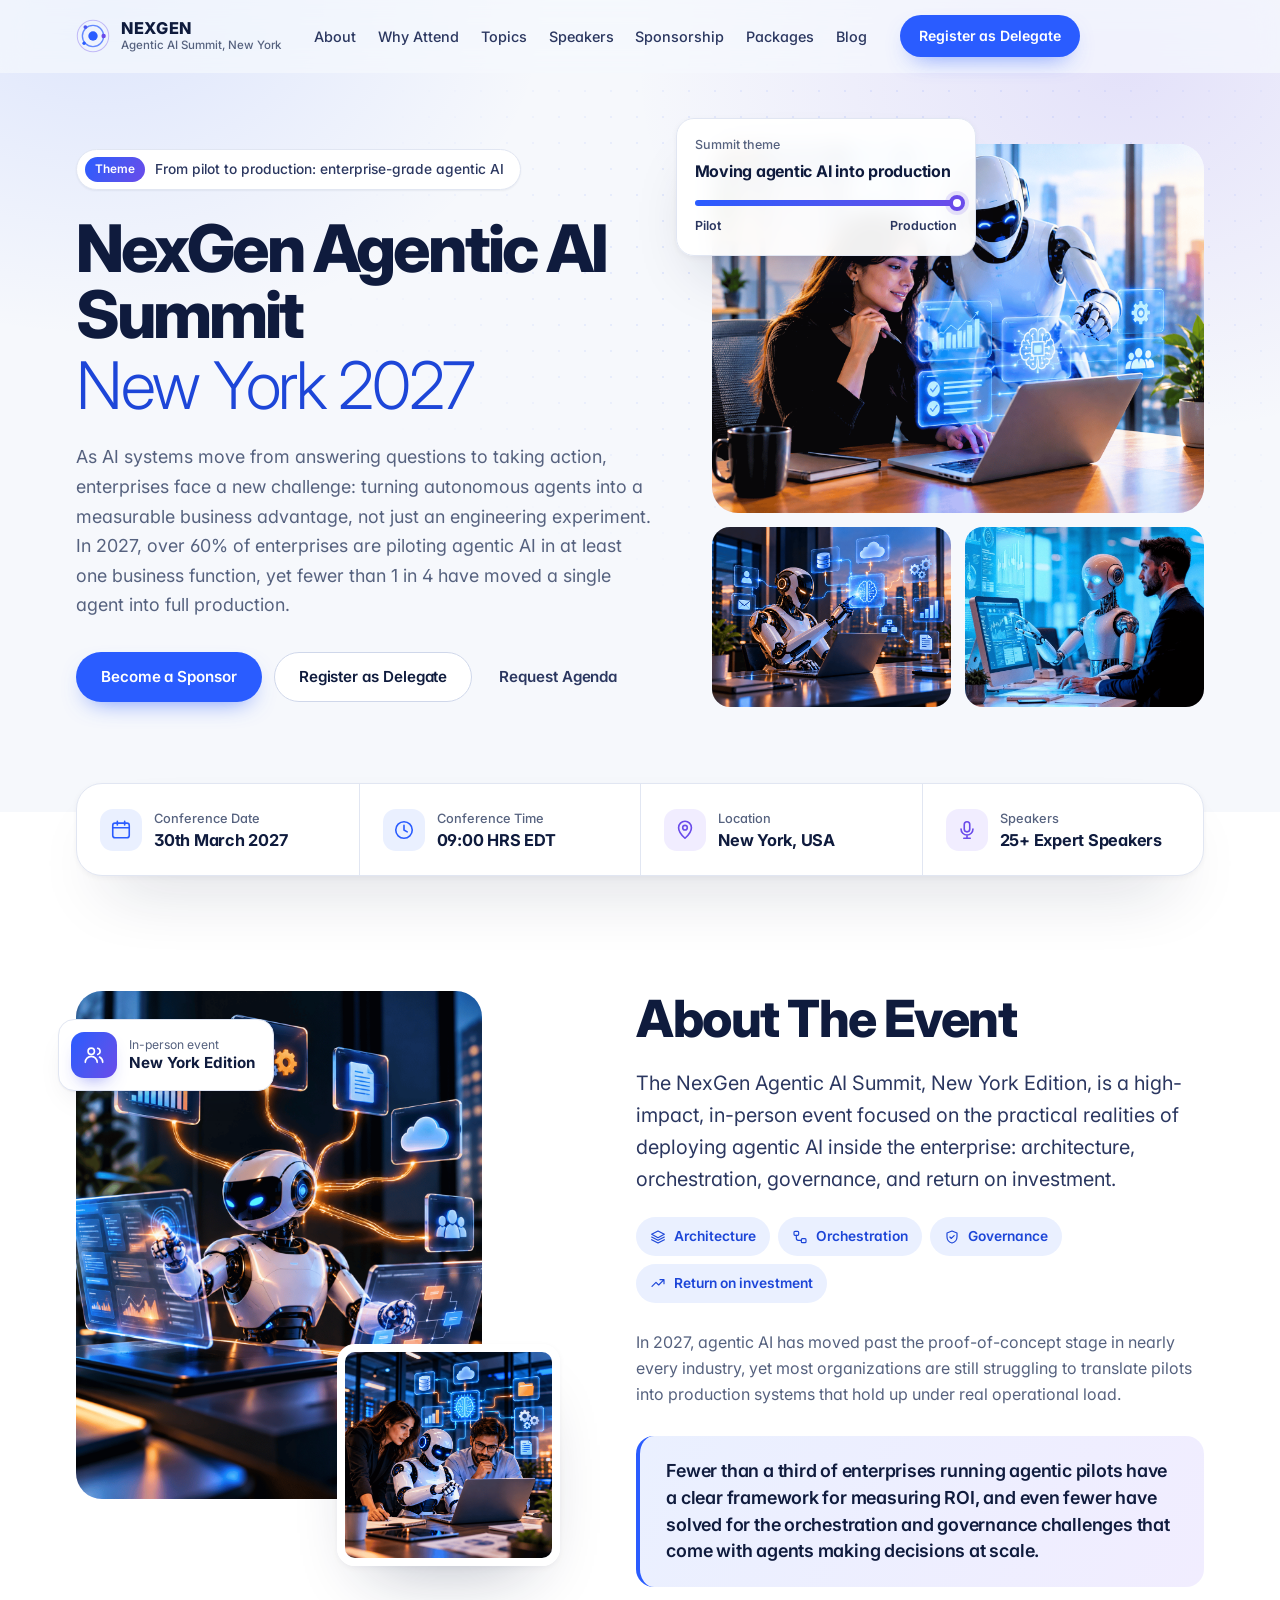
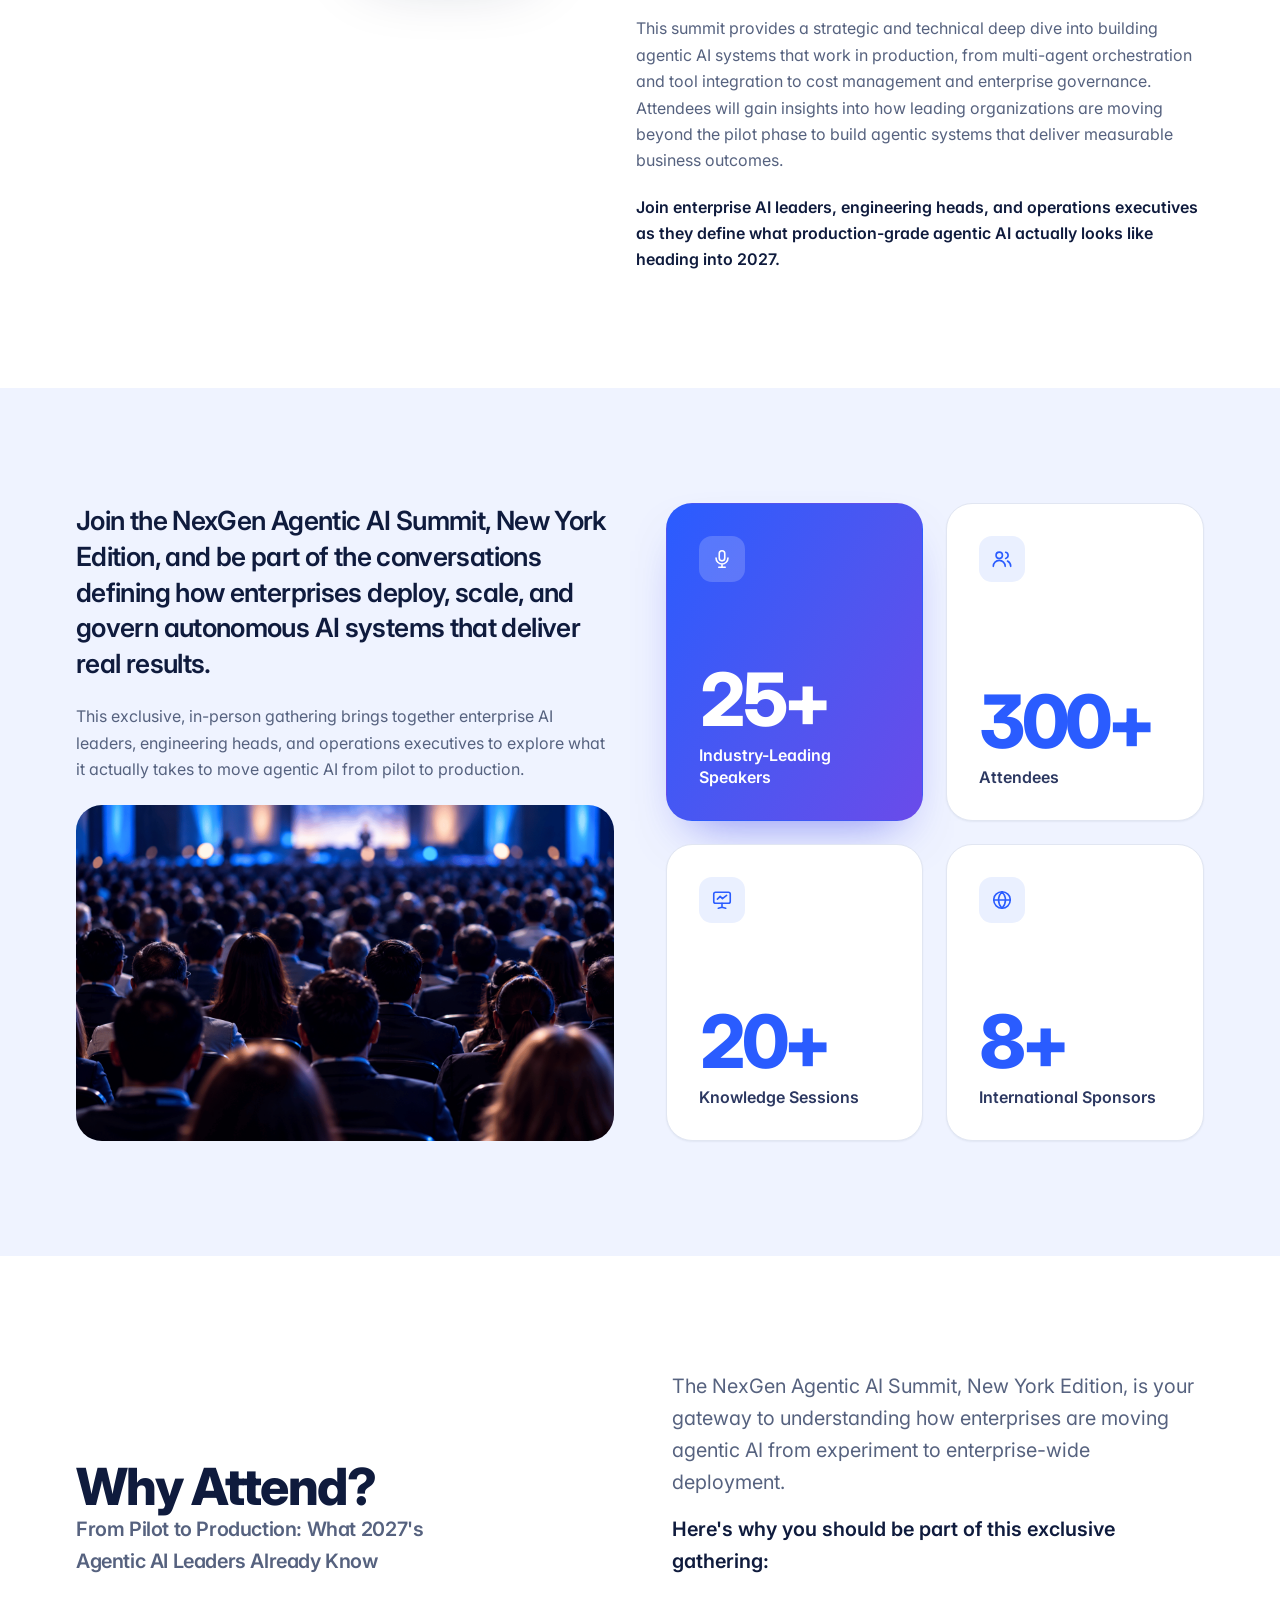
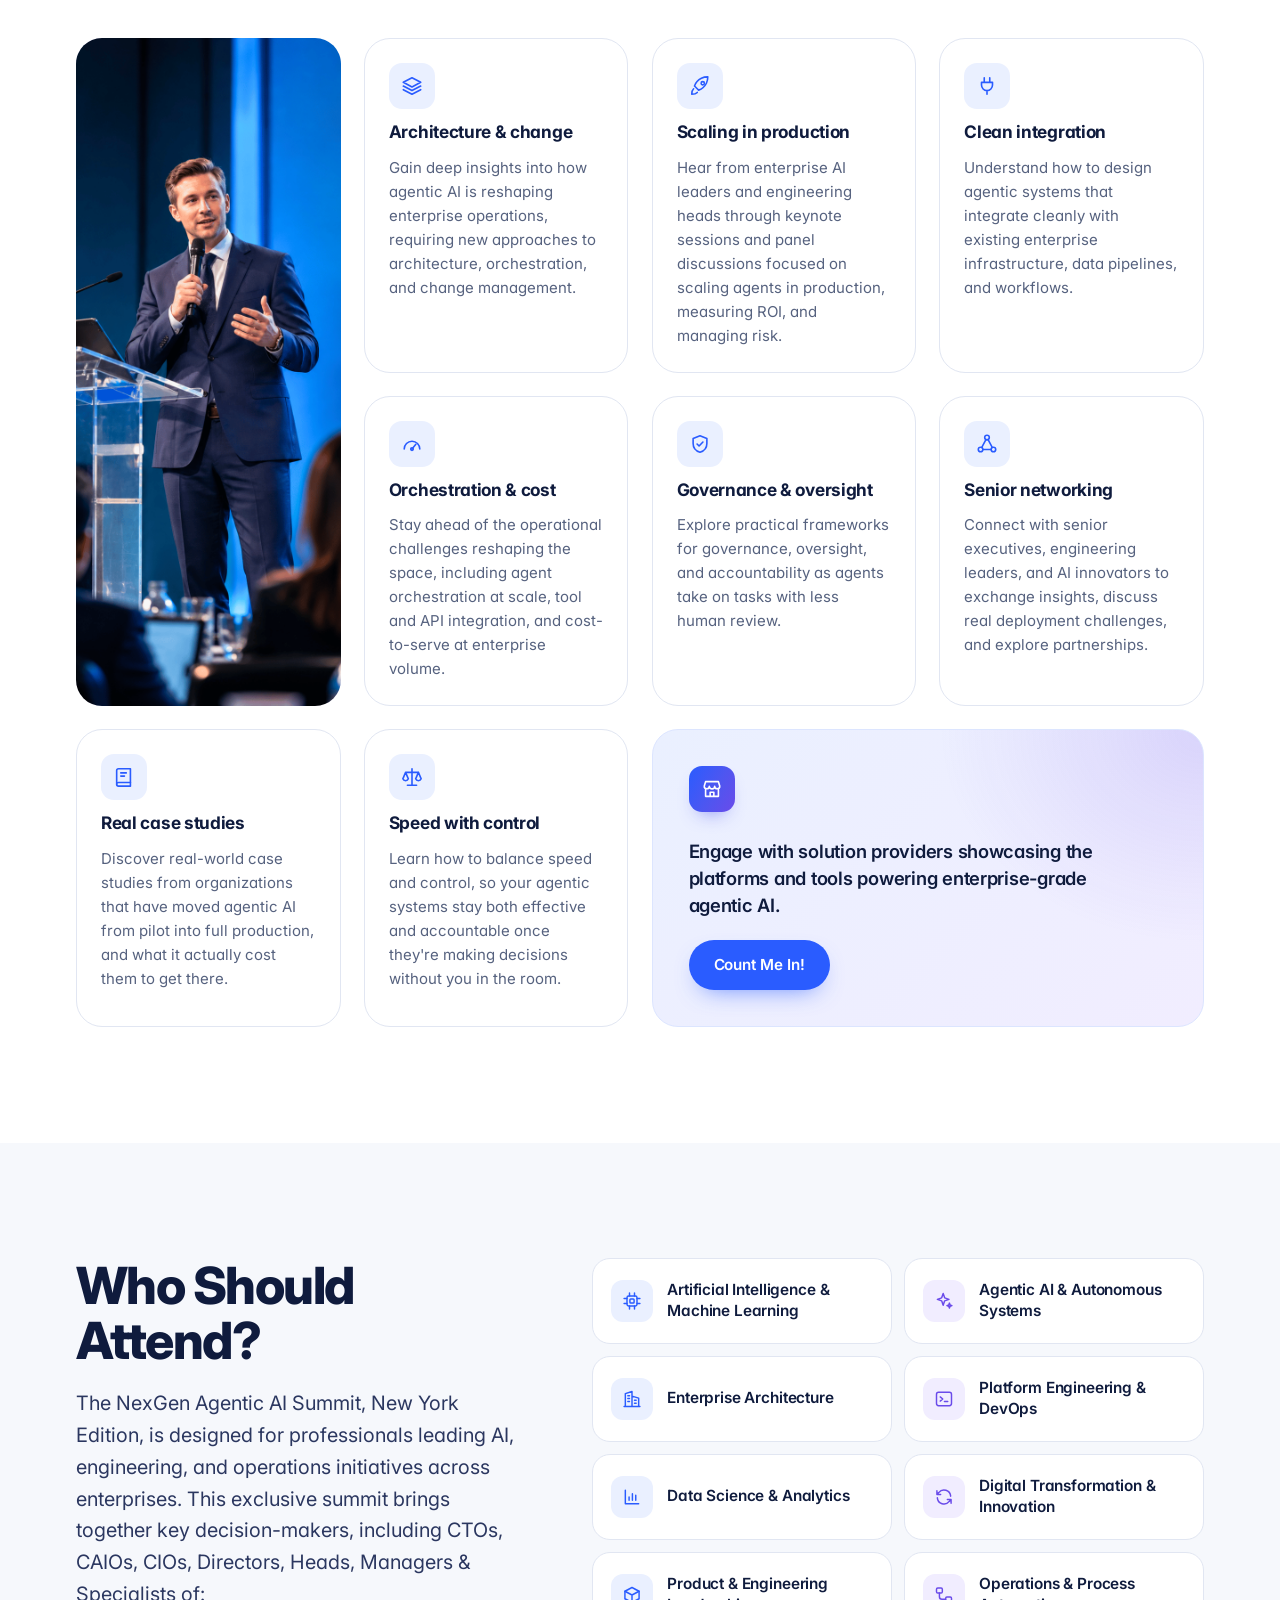
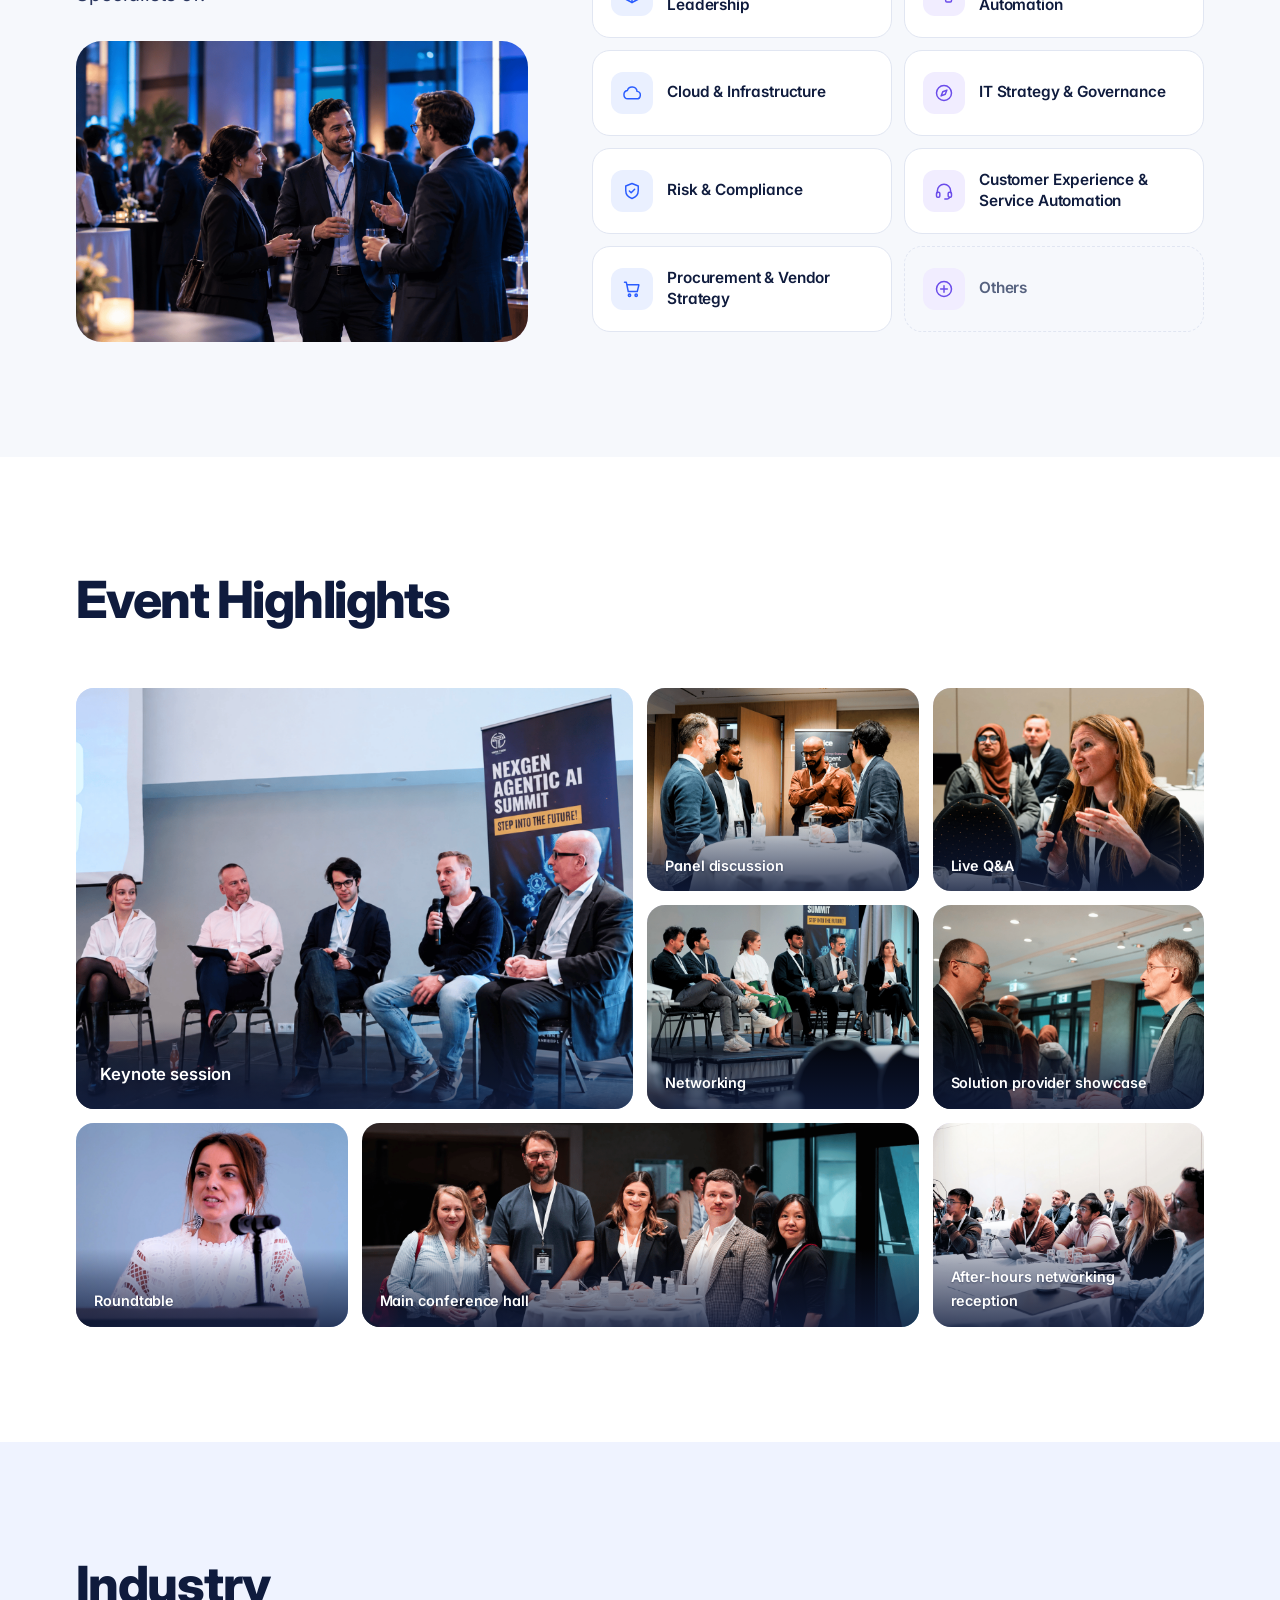
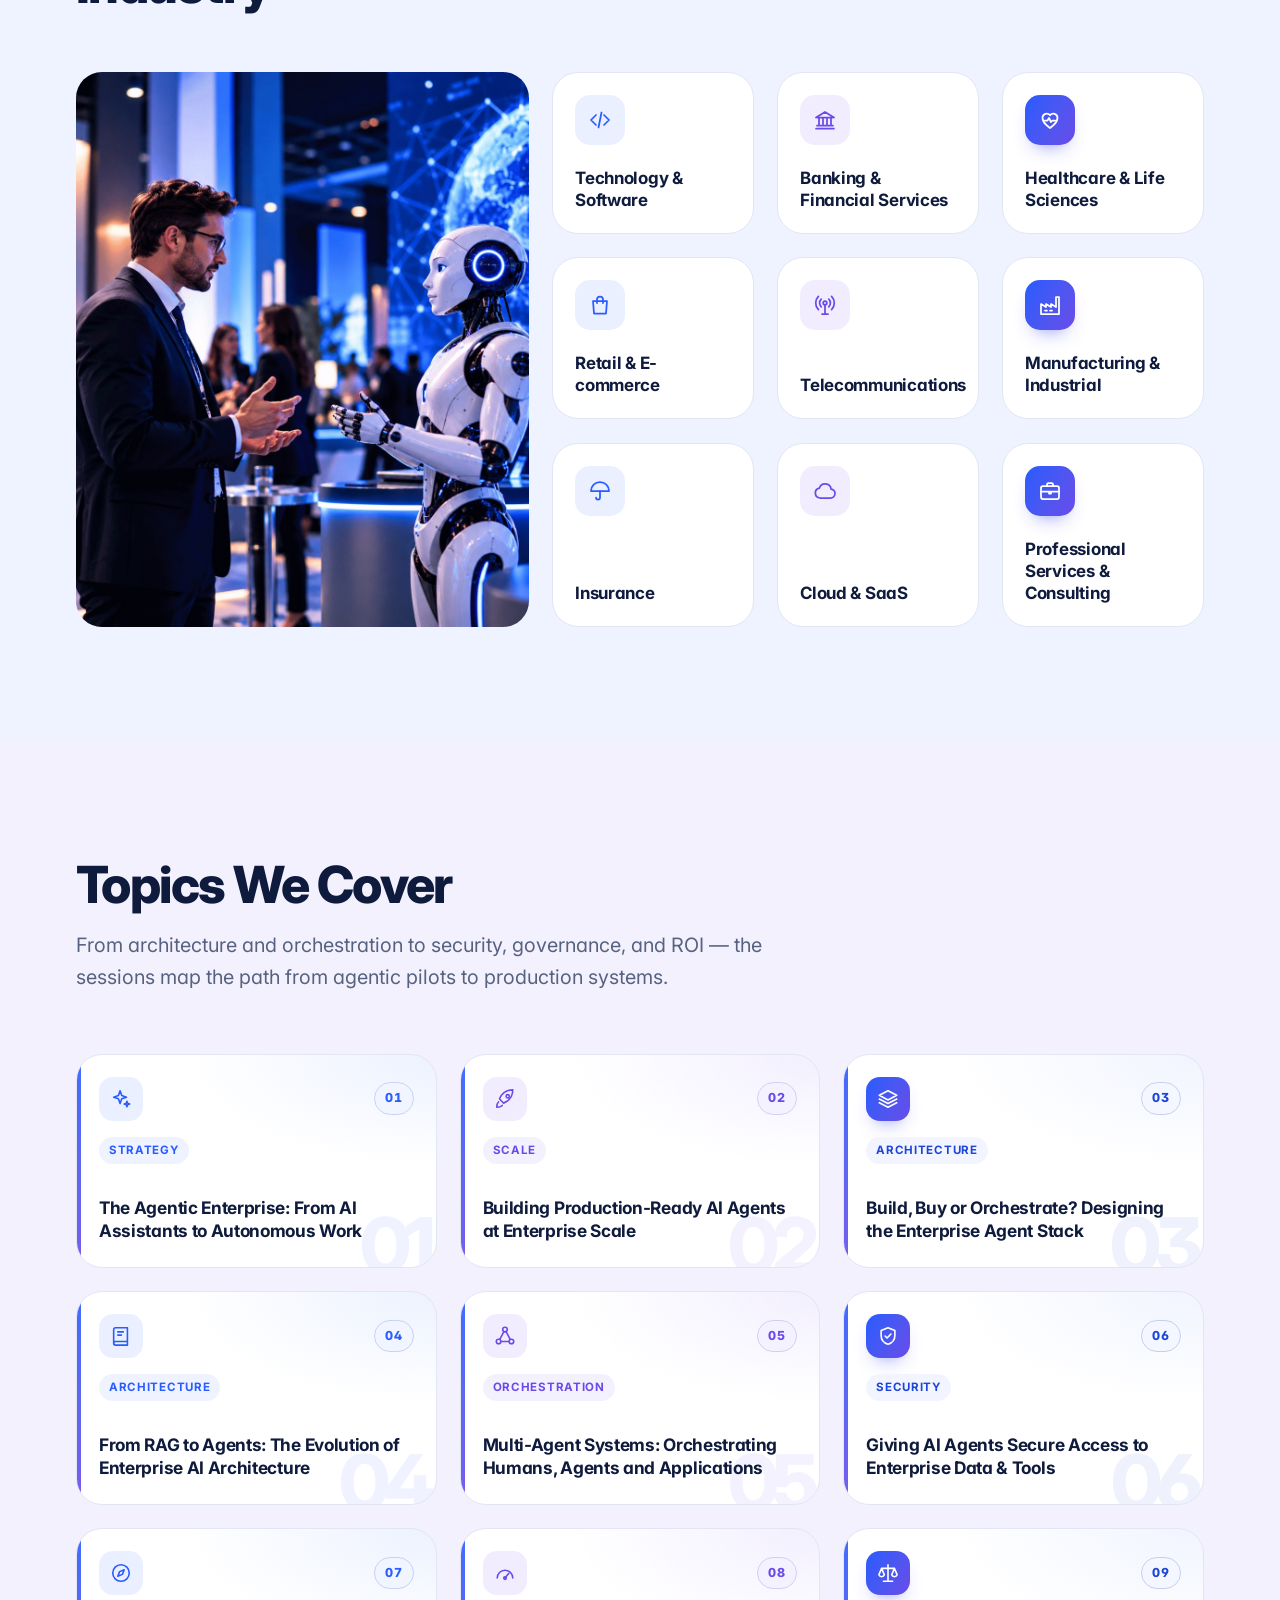
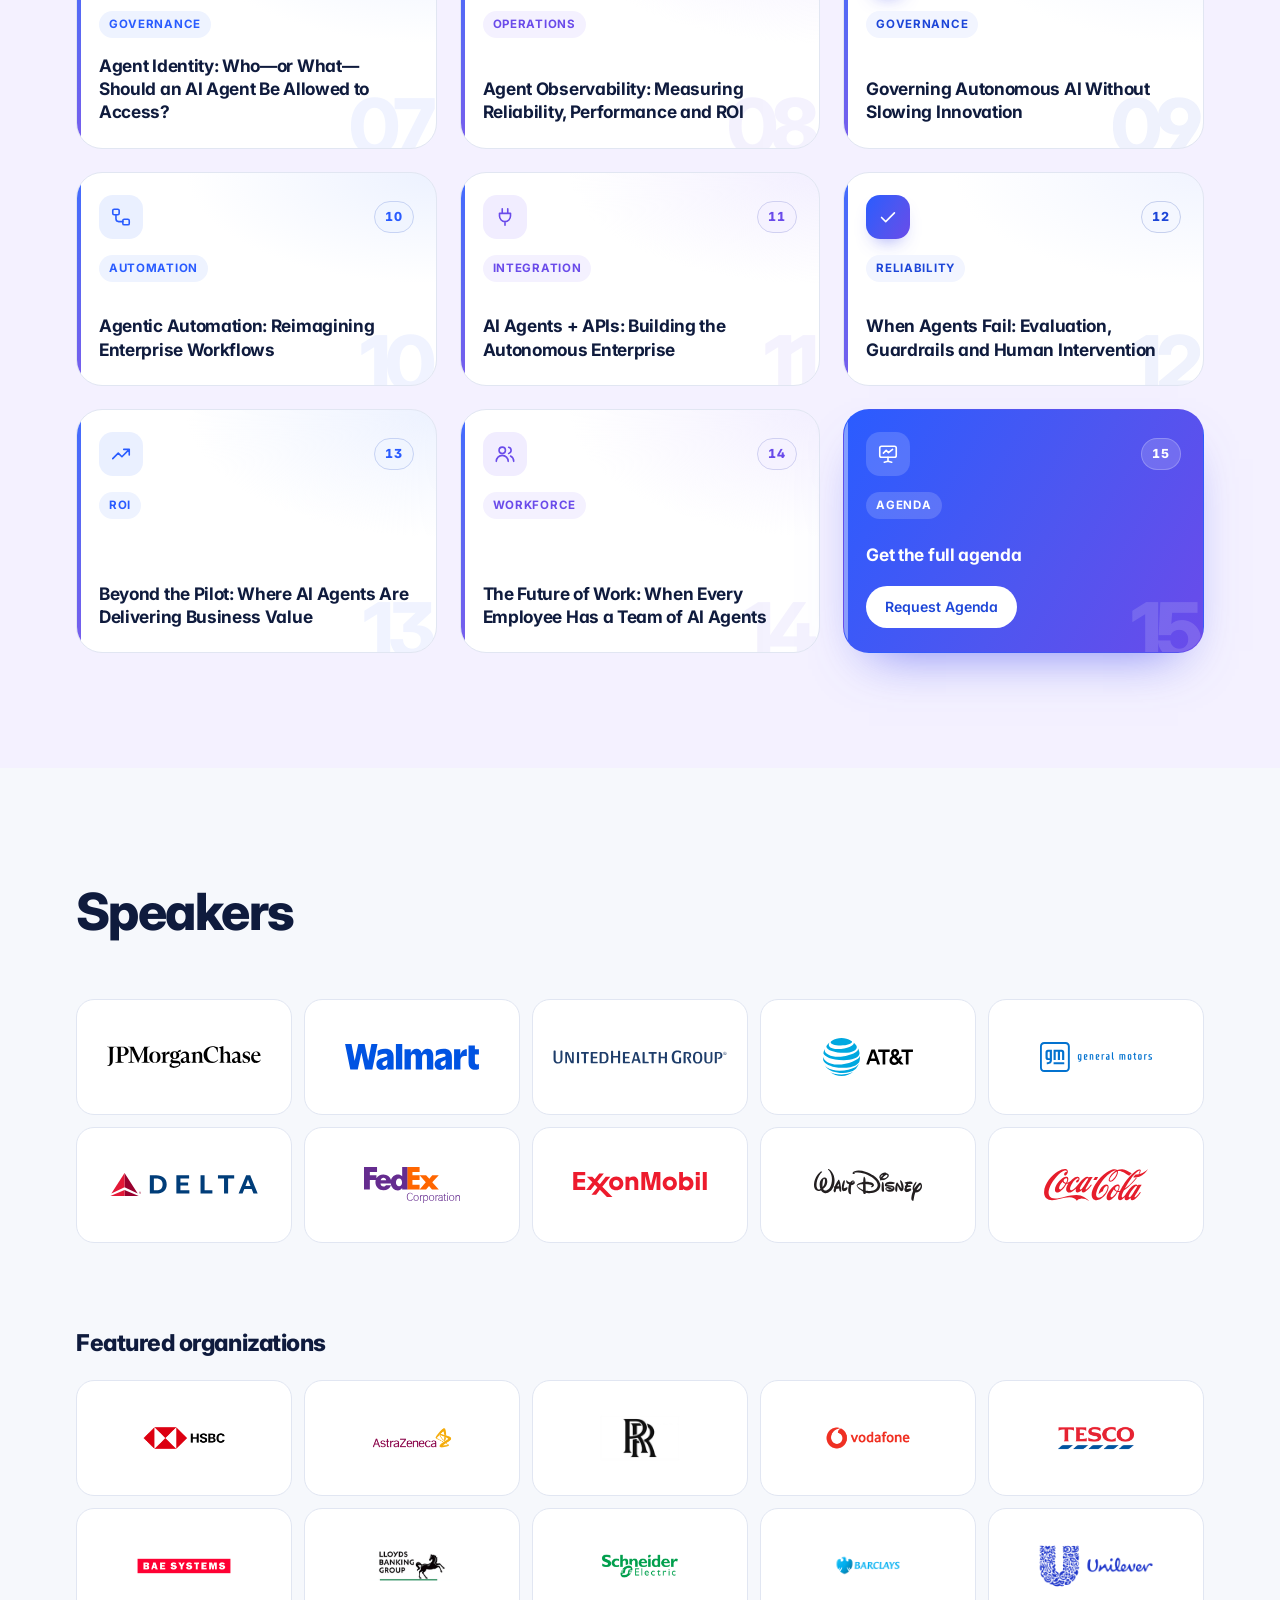
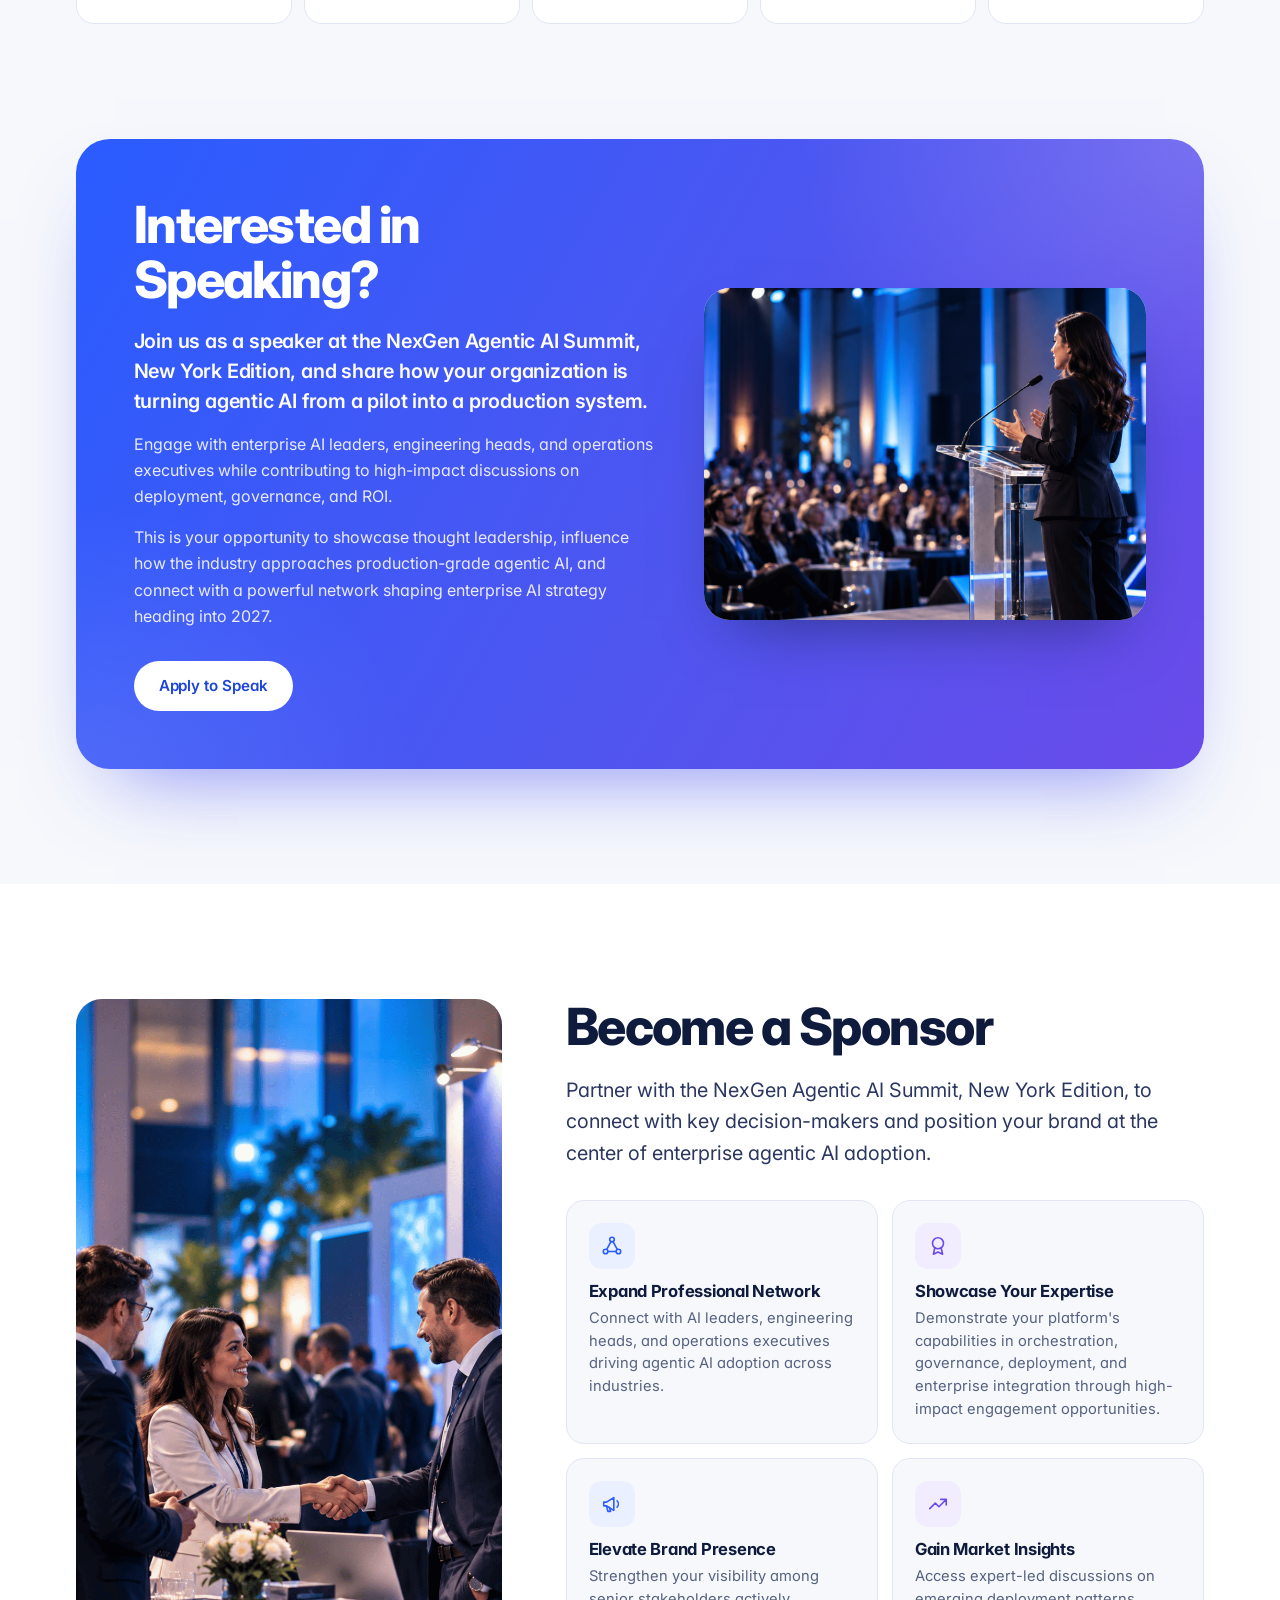
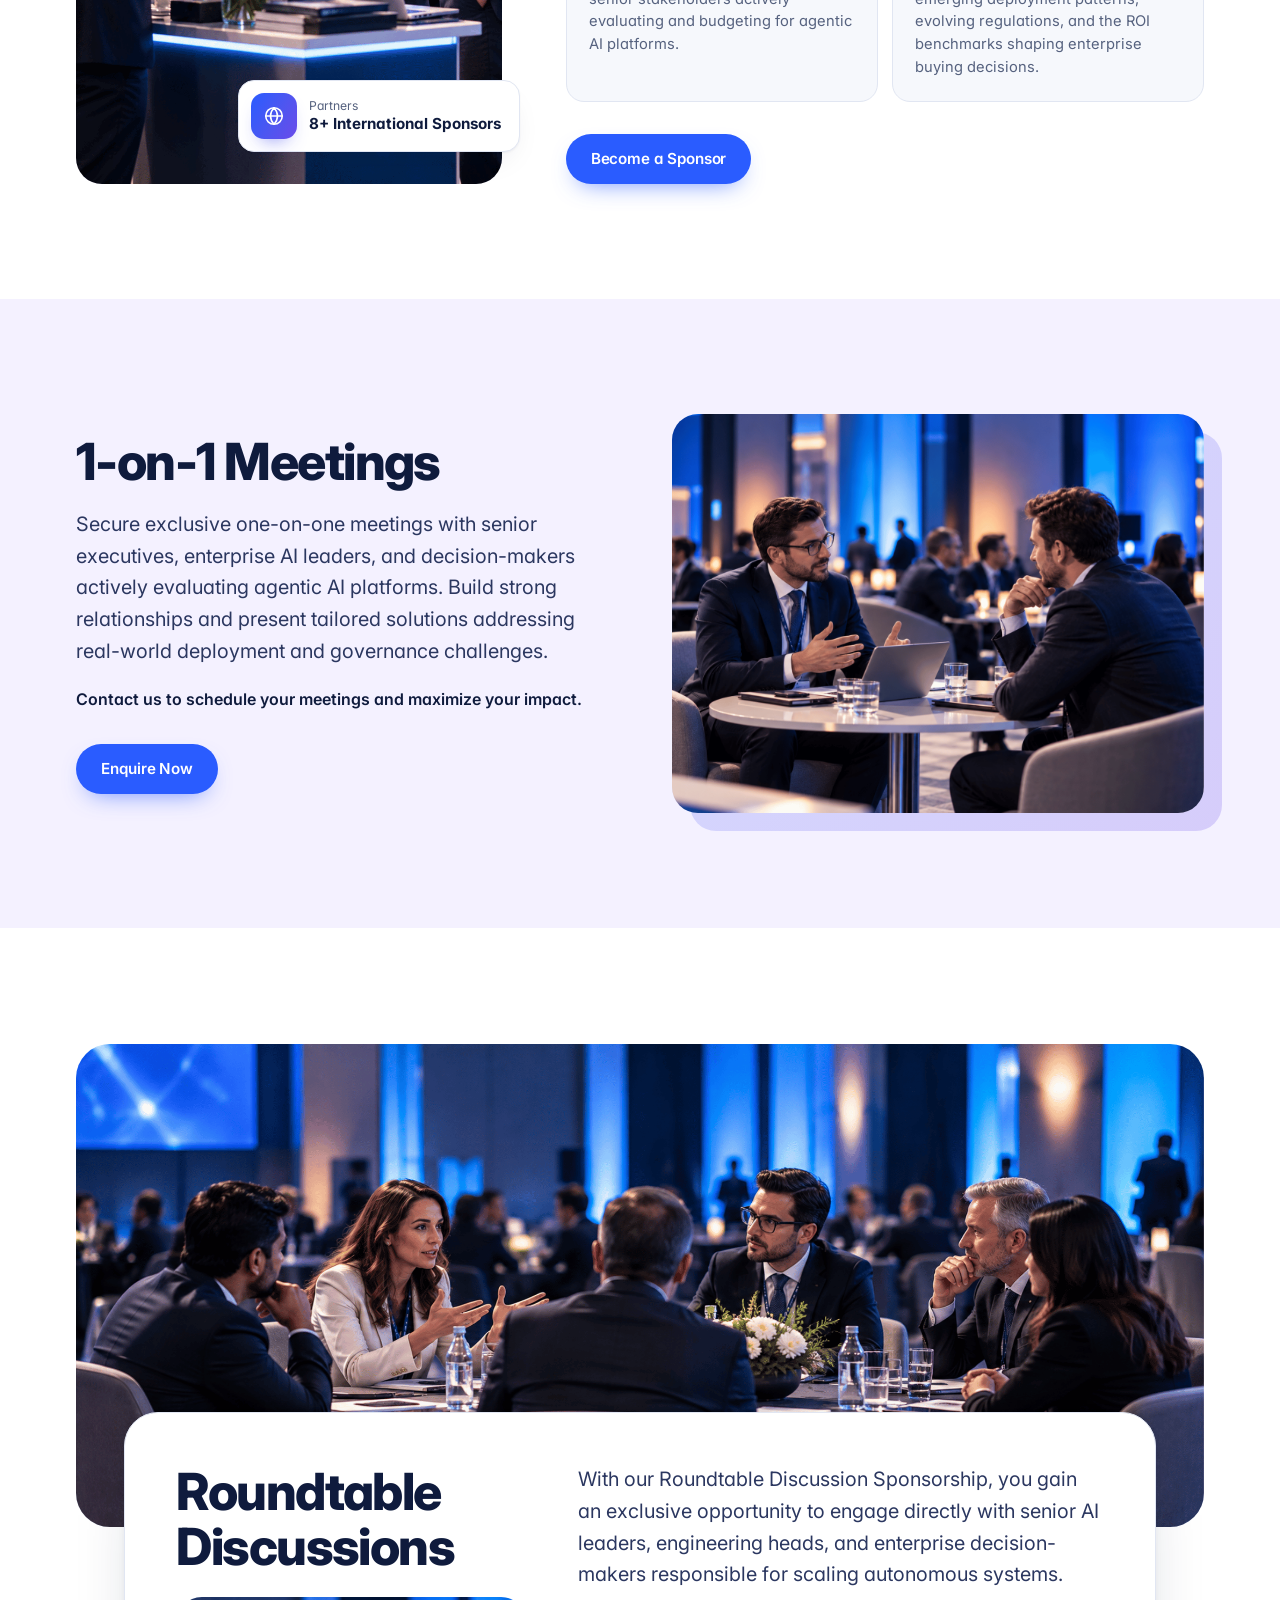
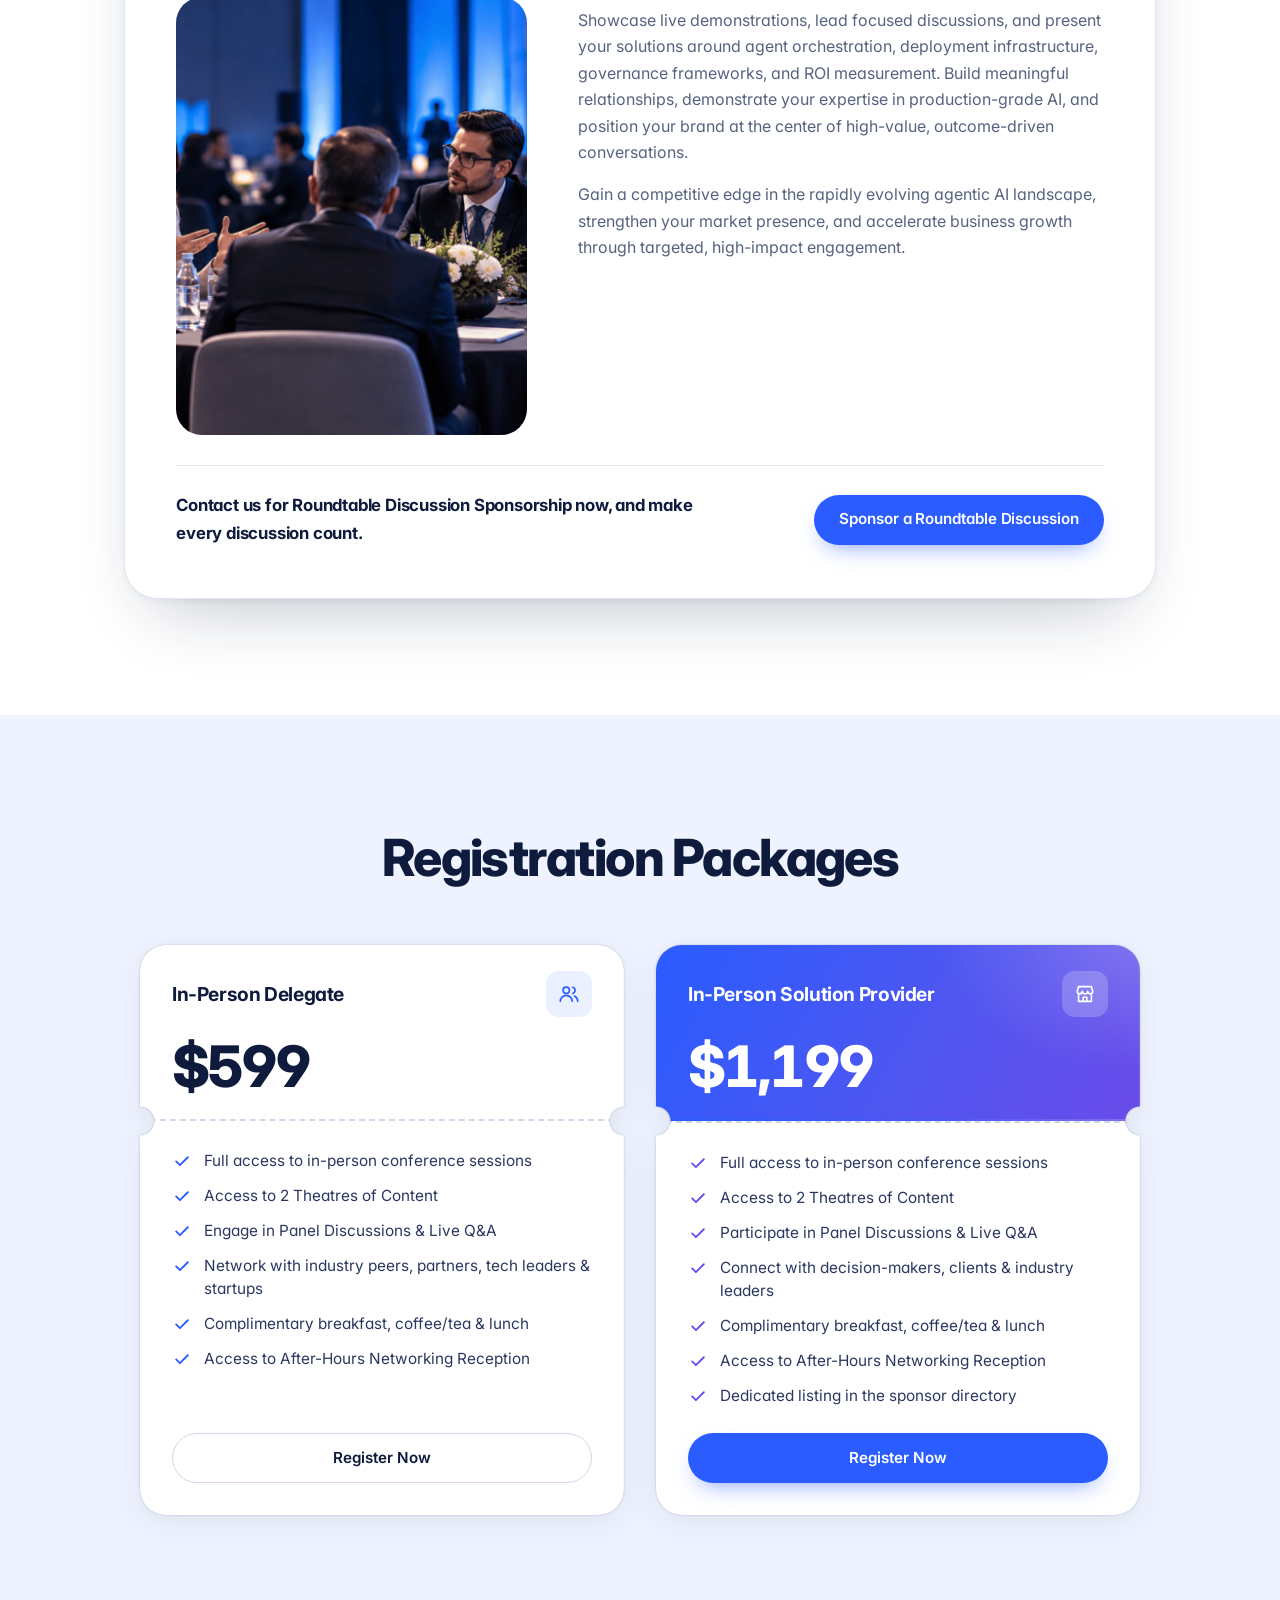
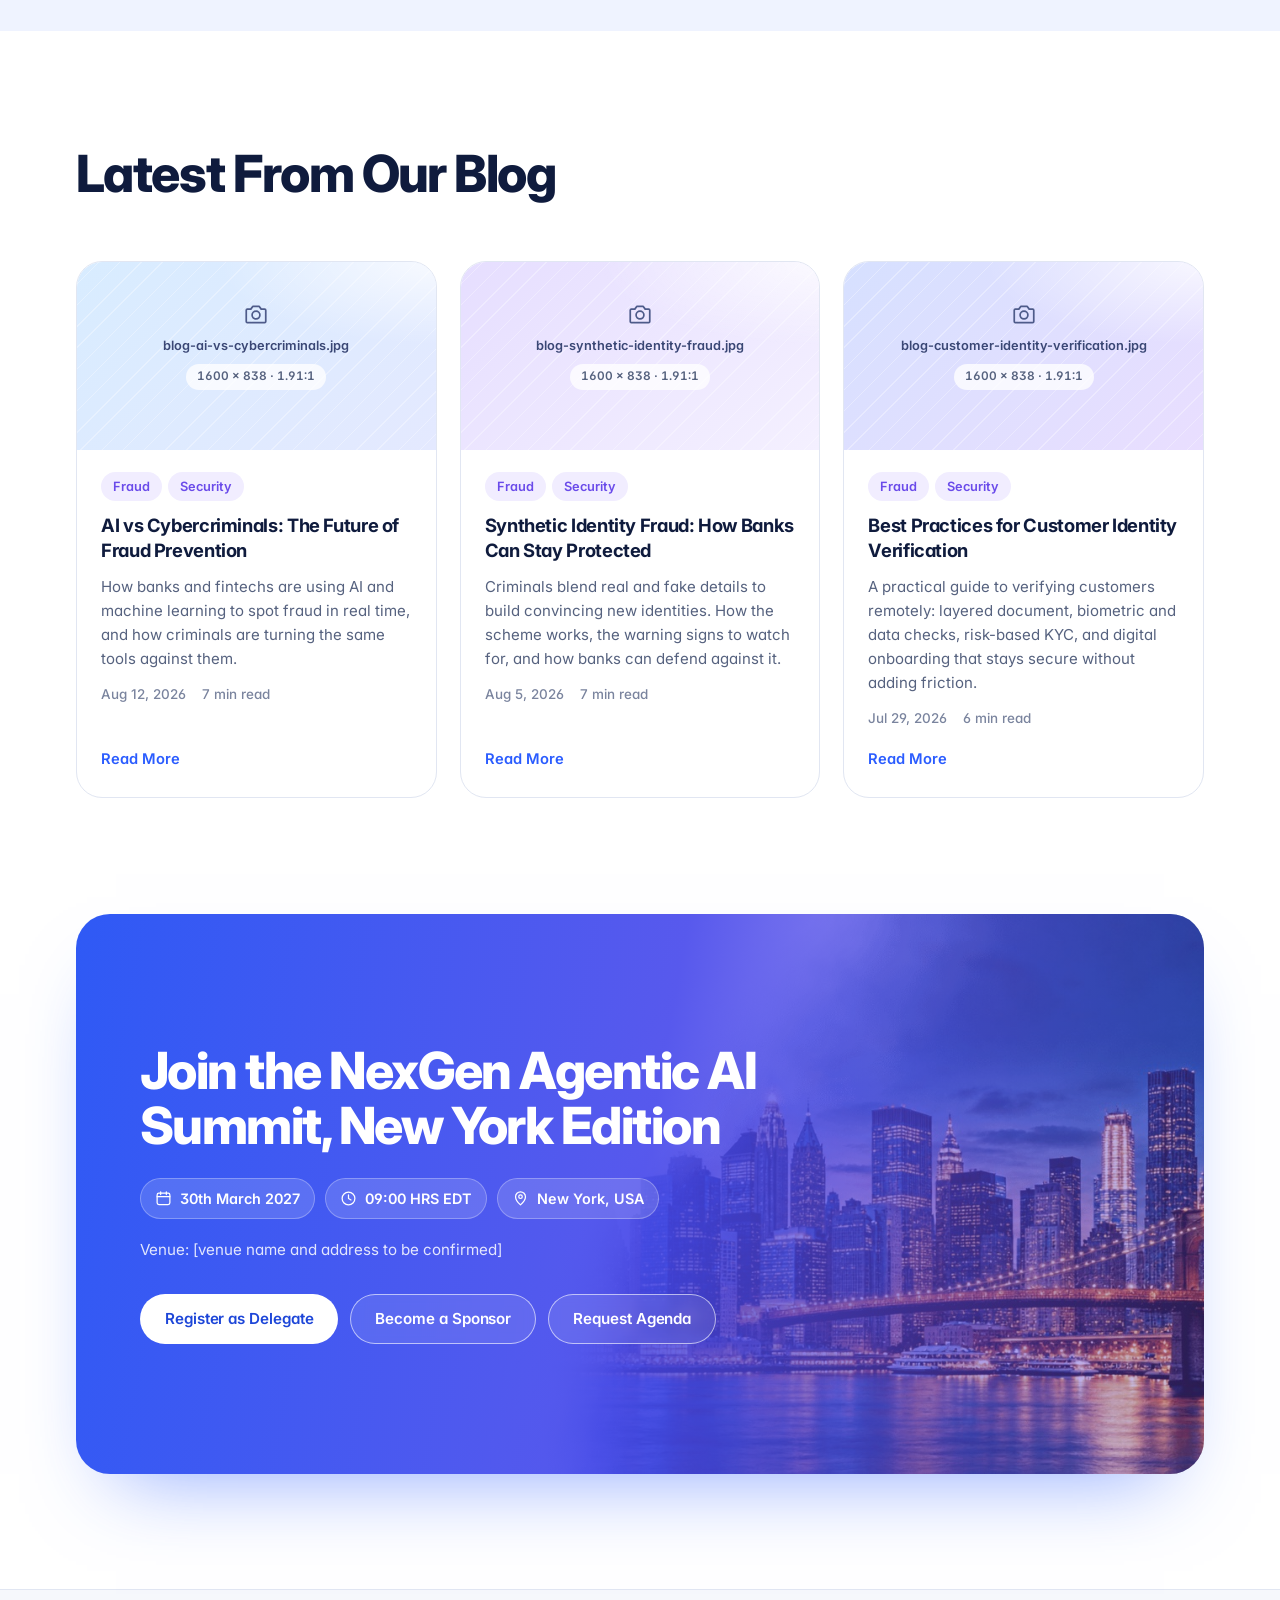
==== index.html @ b88915ec "updated" ====
<!DOCTYPE html>
<html lang="en">

<head>
    <meta charset="utf-8">
    <meta name="viewport" content="width=device-width, initial-scale=1, viewport-fit=cover">
    <meta name="color-scheme" content="light">
    <title>NexGen Agentic AI Summit — New York 2027</title>
    <meta name="description" content="NexGen Agentic AI Summit, New York Edition. 30th March 2027, 09:00 HRS EDT, New York, USA. An in-person summit on moving agentic AI from pilot to production.">
    <meta name="theme-color" content="#F6F8FC">
    <meta property="og:title" content="NexGen Agentic AI Summit — New York 2027">
    <meta property="og:description" content="From pilot to production: enterprise-grade agentic AI. 30th March 2027, New York, USA.">
    <!-- REPLACE: social share image, 1200 × 630 px -->
    <meta property="og:image" content="assets/images/og-share.jpg">
    <link rel="preconnect" href="https://fonts.googleapis.com">
    <link rel="preconnect" href="https://fonts.gstatic.com" crossorigin>
    <link href="https://fonts.googleapis.com/css2?family=Inter:wght@300;400;500;600;700;800&display=swap" rel="stylesheet">

    <style>
        /* =================================================================
       NEXGEN AGENTIC AI SUMMIT · NEW YORK 2027 — light redesign
       -----------------------------------------------------------------
       1. Tokens            8. Stats             15. 1-on-1 meetings
       2. Base              9. Why attend        16. Roundtables
       3. Layout & type    10. Who should attend 17. Packages (tickets)
       4. Buttons & icons  11. Gallery           18. Blog
       5. Image placeholder 12. Industry         19. Final CTA
       6. Nav & drawer     13. Topics            20. Footer
       7. Hero + About     14. Speakers/logos    21. Modal · 22. Motion · 23. Responsive
       ================================================================= */

        /* ---------- 1. TOKENS ---------- */
        :root {
            --paper: #F6F8FC;
            --white: #FFFFFF;
            --mist: #EFF3FF;
            --lilac: #F4F1FF;

            --ink: #0F1B3D;
            --ink-2: #2B3760;
            --slate: #56627F;
            --slate-2: #7A849E;
            --line: #E1E6F2;
            --line-2: #CFD7EA;

            --blue: #2A5CFF;
            --blue-700: #1D46D8;
            --blue-50: #EAF0FF;
            --blue-100: #DCE5FF;
            --violet: #6A4BEA;
            --violet-50: #F1EDFF;

            --grad: linear-gradient(120deg, #2A5CFF 0%, #4E56F0 55%, #6A4BEA 100%);

            --font: "Inter", system-ui, -apple-system, "Segoe UI", Roboto, sans-serif;
            --fs-hero: clamp(2.5rem, 1.4rem + 3.4vw, 4.1rem);
            --fs-h2: clamp(2rem, 1.4rem + 2.3vw, 3.2rem);
            --fs-h3: clamp(1.2rem, 1.1rem + .45vw, 1.45rem);
            --fs-lead: clamp(1.06rem, 1rem + .3vw, 1.25rem);
            --fs-small: .9375rem;

            --pad: clamp(20px, 4.5vw, 56px);
            --gap: clamp(14px, 1.8vw, 24px);
            --r-sm: 12px;
            --r: 18px;
            --r-lg: 26px;
            --r-xl: 34px;

            --shadow-sm: 0 1px 2px rgba(15, 27, 61, .06);
            --shadow: 0 1px 2px rgba(15, 27, 61, .05), 0 14px 34px -18px rgba(15, 27, 61, .22);
            --shadow-lg: 0 2px 6px rgba(15, 27, 61, .05), 0 34px 70px -34px rgba(15, 27, 61, .32);

            --ease: cubic-bezier(.2, .7, .2, 1);
            --nav-h: 72px;
        }

        /* ---------- 2. BASE ---------- */
        *,
        *::before,
        *::after {
            box-sizing: border-box
        }

        html {
            scroll-behavior: smooth;
            scroll-padding-top: calc(var(--nav-h) + 12px);
            -webkit-text-size-adjust: 100%;
        }

        body {
            margin: 0;
            background: var(--paper);
            color: var(--ink);
            font-family: var(--font);
            font-size: 1rem;
            line-height: 1.65;
            font-feature-settings: "cv11", "ss01";
            -webkit-font-smoothing: antialiased;
            overflow-x: hidden;
        }

        img {
            max-width: 100%;
            display: block
        }

        a {
            color: inherit;
            text-decoration: none
        }

        button {
            font: inherit;
            color: inherit;
            background: none;
            border: 0;
            cursor: pointer;
            padding: 0
        }

        h1,
        h2,
        h3,
        h4 {
            margin: 0;
            color: var(--ink);
            line-height: 1.08;
            letter-spacing: -.03em;
            font-weight: 800
        }

        p {
            margin: 0
        }

        ul,
        ol {
            margin: 0;
            padding: 0;
            list-style: none
        }

        ::selection {
            background: var(--blue);
            color: #fff
        }

        :focus-visible {
            outline: 2.5px solid var(--blue);
            outline-offset: 3px;
            border-radius: 6px
        }

        .skip {
            position: absolute;
            left: -9999px;
            top: 10px;
            z-index: 200;
            background: var(--blue);
            color: #fff;
            padding: 10px 16px;
            border-radius: 10px;
            font-weight: 600;
        }

        .skip:focus {
            left: 16px
        }

        .sr-only {
            position: absolute;
            width: 1px;
            height: 1px;
            padding: 0;
            margin: -1px;
            overflow: hidden;
            clip: rect(0, 0, 0, 0);
            white-space: nowrap;
            border: 0;
        }

        /* ---------- 3. LAYOUT & TYPE ---------- */
        .container {
            max-width: 1240px;
            margin-inline: auto;
            padding-inline: var(--pad)
        }

        .section {
            position: relative;
            padding-block: clamp(72px, 9vw, 128px)
        }

        .section--white {
            background: var(--white)
        }

        .section--mist {
            background: var(--mist)
        }

        .section--lilac {
            background: var(--lilac)
        }

        .section--paper {
            background: var(--paper)
        }

        .head {
            max-width: 760px;
            margin-bottom: clamp(36px, 5vw, 60px)
        }

        .head h2 {
            font-size: var(--fs-h2)
        }

        .head p {
            margin-top: 18px;
            color: var(--slate);
            font-size: var(--fs-lead);
            line-height: 1.6
        }

        .head--split {
            max-width: none;
            display: grid;
            grid-template-columns: minmax(0, 1fr) minmax(0, 1fr);
            gap: clamp(20px, 5vw, 72px);
            align-items: end;
        }

        .head--split p {
            margin-top: 0
        }

        .subhead {
            margin-top: 14px;
            font-size: var(--fs-h3);
            font-weight: 600;
            letter-spacing: -.02em;
            color: var(--ink-2);
            line-height: 1.3;
            max-width: 30ch;
        }

        .lead {
            font-size: var(--fs-lead);
            color: var(--ink-2);
            line-height: 1.6
        }

        .body {
            color: var(--slate)
        }

        .body+.body,
        .lead+.body {
            margin-top: 16px
        }

        /* ---------- 4. BUTTONS & ICONS ---------- */
        .btn {
            display: inline-flex;
            align-items: center;
            justify-content: center;
            gap: 10px;
            min-height: 50px;
            padding: 13px 24px;
            border-radius: 999px;
            font-weight: 600;
            font-size: .95rem;
            letter-spacing: -.005em;
            line-height: 1.2;
            border: 1.5px solid transparent;
            transition: background .25s var(--ease), color .25s var(--ease), border-color .25s var(--ease), box-shadow .3s var(--ease), transform .25s var(--ease);
            white-space: nowrap;
        }

        .btn:active {
            transform: translateY(1px)
        }

        .btn--primary {
            background: var(--blue);
            color: #fff;
            box-shadow: 0 10px 24px -12px rgba(42, 92, 255, .75);
        }

        .btn--primary:hover {
            background: var(--blue-700);
            box-shadow: 0 14px 30px -12px rgba(42, 92, 255, .8)
        }

        .btn--outline {
            background: var(--white);
            color: var(--ink);
            border-color: var(--line-2)
        }

        .btn--outline:hover {
            border-color: var(--blue);
            color: var(--blue)
        }

        .btn--quiet {
            color: var(--ink-2);
            padding-inline: 14px;
            border-color: transparent
        }

        .btn--quiet:hover {
            color: var(--blue);
            background: var(--blue-50)
        }

        .btn--light {
            background: #fff;
            color: var(--blue-700)
        }

        .btn--light:hover {
            background: var(--blue-50)
        }

        .btn--on-dark {
            color: #fff;
            border-color: rgba(255, 255, 255, .6);
            background: rgba(255, 255, 255, .1);
            backdrop-filter: blur(6px);
            -webkit-backdrop-filter: blur(6px)
        }

        .btn--on-dark:hover {
            background: rgba(255, 255, 255, .12);
            border-color: #fff
        }

        .btn--sm {
            min-height: 42px;
            padding: 9px 18px;
            font-size: .88rem
        }

        .btn--block {
            width: 100%
        }

        .actions {
            display: flex;
            flex-wrap: wrap;
            gap: 12px;
            margin-top: 32px
        }

        .ic {
            width: 22px;
            height: 22px;
            fill: none;
            stroke: currentColor;
            stroke-width: 1.75;
            stroke-linecap: round;
            stroke-linejoin: round;
            flex-shrink: 0
        }

        .icon-tile {
            width: 46px;
            height: 46px;
            border-radius: 13px;
            display: grid;
            place-items: center;
            background: var(--blue-50);
            color: var(--blue);
            flex-shrink: 0;
        }

        .icon-tile--violet {
            background: var(--violet-50);
            color: var(--violet)
        }

        .icon-tile--solid {
            background: var(--grad);
            color: #fff;
            box-shadow: 0 10px 20px -12px rgba(78, 86, 240, .9)
        }

        /* ---------- 5. IMAGE PLACEHOLDER SYSTEM ----------
       Every image sits in <figure class="media" data-size="W × H">.
       - If the file at img[src] exists, it covers the placeholder.
       - If it is missing, JS adds .is-missing and the tile shows the
         filename + required size, so the page doubles as an image spec. */
        .media {
            --ph1: #DCE5FF;
            --ph2: #ECE6FF;
            position: relative;
            margin: 0;
            overflow: hidden;
            border-radius: var(--r);
            isolation: isolate;
            background:
                radial-gradient(110% 80% at 100% 0%, rgba(255, 255, 255, .75), transparent 55%),
                repeating-linear-gradient(135deg, rgba(255, 255, 255, .32) 0 1px, transparent 1px 15px),
                linear-gradient(140deg, var(--ph1), var(--ph2));
        }

        .media[data-tone="violet"] {
            --ph1: #E6DEFF;
            --ph2: #F4F0FF
        }

        .media[data-tone="sky"] {
            --ph1: #D8ECFF;
            --ph2: #E4E9FF
        }

        .media[data-tone="mix"] {
            --ph1: #D6E0FF;
            --ph2: #E9DEFF
        }

        .media img {
            position: absolute;
            inset: 0;
            z-index: 1;
            width: 100%;
            height: 100%;
            object-fit: cover;
            transition: transform 1s var(--ease);
        }

        .media.is-missing img {
            display: none
        }

        .media::before,
        .media::after {
            position: absolute;
            left: 50%;
            z-index: 0;
            transform: translateX(-50%);
            white-space: nowrap;
            pointer-events: none;
            font-family: var(--font);
        }

        .media::before {
            content: attr(data-file);
            bottom: 50%;
            padding-top: 34px;
            background: url("data:image/svg+xml,%3Csvg xmlns='http://www.w3.org/2000/svg' viewBox='0 0 24 24' fill='none' stroke='%234E5B8A' stroke-width='1.6' stroke-linecap='round' stroke-linejoin='round'%3E%3Cpath d='M4 7.5h3.2L9 5h6l1.8 2.5H20a1 1 0 0 1 1 1V19a1 1 0 0 1-1 1H4a1 1 0 0 1-1-1V8.5a1 1 0 0 1 1-1z'/%3E%3Ccircle cx='12' cy='13' r='3.6'/%3E%3C/svg%3E") no-repeat top center / 26px;
            font-size: .8rem;
            font-weight: 600;
            color: #3A4775;
        }

        .media::after {
            content: attr(data-size);
            top: calc(50% + 8px);
            padding: 3px 11px;
            border-radius: 999px;
            background: rgba(255, 255, 255, .78);
            font-size: .74rem;
            font-weight: 600;
            color: var(--slate);
            font-variant-numeric: tabular-nums;
        }

        /* label pinned to a corner when text overlays the image */
        .media--label-corner::before {
            left: auto;
            right: 24px;
            bottom: auto;
            top: 22px;
            transform: none;
            padding-top: 0;
            padding-left: 32px;
            background-position: left center;
            line-height: 26px
        }

        .media--label-corner::after {
            left: auto;
            right: 24px;
            top: 56px;
            transform: none
        }

        .media--zoom:hover img {
            transform: scale(1.045)
        }

        /* ---------- 6. NAV & DRAWER ---------- */
        .nav {
            position: fixed;
            inset: 0 0 auto 0;
            z-index: 60;
            background: rgba(246, 248, 252, .72);
            backdrop-filter: blur(14px) saturate(150%);
            -webkit-backdrop-filter: blur(14px) saturate(150%);
            border-bottom: 1px solid transparent;
            padding-top: env(safe-area-inset-top, 0px);
            transition: background .3s var(--ease), border-color .3s var(--ease), box-shadow .3s var(--ease);
        }

        .nav.is-stuck {
            background: rgba(255, 255, 255, .9);
            border-bottom-color: var(--line);
            box-shadow: 0 8px 24px -20px rgba(15, 27, 61, .35)
        }

        .nav__inner {
            height: var(--nav-h);
            display: flex;
            align-items: center;
            gap: clamp(16px, 2.6vw, 40px)
        }

        .brand {
            display: flex;
            align-items: center;
            gap: 11px;
            flex-shrink: 0
        }

        .brand__mark {
            width: 34px;
            height: 34px
        }

        .brand__name {
            display: block;
            font-weight: 800;
            letter-spacing: .04em;
            font-size: 1.02rem;
            line-height: 1;
            color: var(--ink)
        }

        .brand__sub {
            display: block;
            margin-top: 4px;
            font-size: .72rem;
            font-weight: 500;
            color: var(--slate);
            line-height: 1;
            letter-spacing: 0
        }

        .nav__links {
            display: flex;
            gap: clamp(14px, 1.7vw, 28px);
            margin-left: auto
        }

        .nav__links a {
            position: relative;
            padding-block: 8px;
            font-size: .9rem;
            font-weight: 500;
            color: var(--ink-2);
            transition: color .2s var(--ease);
            white-space: nowrap;
        }

        .nav__links a::after {
            content: "";
            position: absolute;
            left: 0;
            right: 0;
            bottom: 2px;
            height: 2px;
            border-radius: 2px;
            background: var(--blue);
            transform: scaleX(0);
            transform-origin: left;
            transition: transform .3s var(--ease);
        }

        .nav__links a:hover,
        .nav__links a[aria-current="true"] {
            color: var(--blue)
        }

        .nav__links a:hover::after,
        .nav__links a[aria-current="true"]::after {
            transform: scaleX(1)
        }

        .nav__progress {
            position: absolute;
            left: 0;
            bottom: -1px;
            height: 2px;
            width: 100%;
            background: var(--grad);
            transform: scaleX(var(--p, 0));
            transform-origin: 0 50%;
        }

        .burger {
            display: none;
            margin-left: auto;
            width: 46px;
            height: 46px;
            border-radius: 14px;
            border: 1px solid var(--line-2);
            background: var(--white);
            align-items: center;
            justify-content: center;
        }

        .burger span,
        .burger span::before,
        .burger span::after {
            display: block;
            width: 18px;
            height: 2px;
            border-radius: 2px;
            background: var(--ink);
            transition: transform .3s var(--ease), background .2s;
        }

        .burger span {
            position: relative
        }

        .burger span::before,
        .burger span::after {
            content: "";
            position: absolute;
            left: 0
        }

        .burger span::before {
            top: -6px
        }

        .burger span::after {
            top: 6px
        }

        .burger[aria-expanded="true"] span {
            background: transparent
        }

        .burger[aria-expanded="true"] span::before {
            transform: translateY(6px) rotate(45deg)
        }

        .burger[aria-expanded="true"] span::after {
            transform: translateY(-6px) rotate(-45deg)
        }

        .drawer {
            position: fixed;
            inset: 0;
            z-index: 55;
            background: var(--white);
            padding: calc(var(--nav-h) + env(safe-area-inset-top, 0px) + 20px) var(--pad) calc(28px + env(safe-area-inset-bottom, 0px));
            display: flex;
            flex-direction: column;
            gap: 28px;
            overflow-y: auto;
            opacity: 0;
            visibility: hidden;
            transform: translateY(-6px);
            transition: opacity .3s var(--ease), transform .3s var(--ease), visibility .3s;
        }

        .drawer.is-open {
            opacity: 1;
            visibility: visible;
            transform: none
        }

        .drawer__links {
            display: grid;
            grid-template-columns: 1fr 1fr;
            column-gap: 20px
        }

        .drawer__links a {
            display: block;
            padding: 14px 0;
            border-bottom: 1px solid var(--line);
            font-size: 1.05rem;
            font-weight: 600;
            color: var(--ink);
        }

        .drawer__links a:hover {
            color: var(--blue)
        }

        .drawer__cta {
            display: grid;
            gap: 10px
        }

        /* ---------- 7. HERO ---------- */
        .hero {
            position: relative;
            padding-top: calc(var(--nav-h) + env(safe-area-inset-top, 0px) + clamp(36px, 6vw, 72px));
            padding-bottom: 0;
            background:
                radial-gradient(55% 60% at 88% 8%, rgba(106, 75, 234, .13), transparent 70%),
                radial-gradient(50% 55% at 8% 0%, rgba(42, 92, 255, .12), transparent 70%),
                var(--paper);
            overflow-x: clip;
        }

        .hero::before {
            content: "";
            position: absolute;
            inset: 0;
            pointer-events: none;
            background-image: radial-gradient(rgba(42, 92, 255, .16) 1px, transparent 1.2px);
            background-size: 26px 26px;
            -webkit-mask-image: radial-gradient(60% 55% at 70% 30%, #000, transparent 75%);
            mask-image: radial-gradient(60% 55% at 70% 30%, #000, transparent 75%);
        }

        .hero__grid {
            position: relative;
            display: grid;
            grid-template-columns: minmax(0, 1.08fr) minmax(0, .92fr);
            gap: clamp(32px, 4.5vw, 64px);
            align-items: center;
        }

        .pill {
            display: inline-flex;
            align-items: center;
            gap: 10px;
            padding: 7px 16px 7px 8px;
            border-radius: 999px;
            background: var(--white);
            border: 1px solid var(--line);
            box-shadow: var(--shadow-sm);
            font-size: .86rem;
            font-weight: 500;
            color: var(--ink-2);
        }

        .pill b {
            display: inline-grid;
            place-items: center;
            padding: 3px 10px;
            border-radius: 999px;
            background: var(--grad);
            color: #fff;
            font-size: .74rem;
            font-weight: 600;
        }

        .hero__title {
            margin-top: 26px;
            font-size: var(--fs-hero);
            letter-spacing: -.045em;
            line-height: 1
        }

        .hero__title .t-event {
            display: block;
            font-weight: 800
        }

        .hero__title .t-edition {
            display: block;
            margin-top: .08em;
            font-weight: 300;
            color: var(--blue-700);
            letter-spacing: -.035em
        }

        .hero__lede {
            margin-top: 24px;
            max-width: 56ch;
            font-size: clamp(1.02rem, .98rem + .2vw, 1.12rem);
            color: var(--slate);
            line-height: 1.65
        }

        /* collage */
        .collage {
            position: relative;
            display: grid;
            grid-template-columns: 1fr 1fr;
            gap: 14px;
        }

        .collage::before {
            content: "";
            position: absolute;
            z-index: -1;
            width: 78%;
            aspect-ratio: 1;
            right: -12%;
            top: -12%;
            border-radius: 50%;
            background: radial-gradient(circle, rgba(106, 75, 234, .18), transparent 68%);
        }

        .c-main-wrap {
            position: relative;
            grid-column: 1 / -1
        }

        .collage .c-main {
            aspect-ratio: 4 / 3;
            border-radius: var(--r-lg)
        }

        .collage .c-side {
            aspect-ratio: 4 / 3;
            border-radius: var(--r)
        }

        /* signature: pilot → production card */
        .theme-card {
            position: absolute;
            z-index: 3;
            left: -36px;
            top: -26px;
            width: min(300px, 70%);
            padding: 16px 18px 18px;
            background: rgba(255, 255, 255, .94);
            backdrop-filter: blur(10px);
            -webkit-backdrop-filter: blur(10px);
            border: 1px solid var(--line);
            border-radius: var(--r);
            box-shadow: var(--shadow-lg);
        }

        .theme-card small {
            display: block;
            font-size: .78rem;
            font-weight: 500;
            color: var(--slate)
        }

        .theme-card strong {
            display: block;
            margin-top: 2px;
            font-size: 1rem;
            font-weight: 700;
            letter-spacing: -.015em
        }

        .track {
            position: relative;
            margin-top: 16px;
            height: 6px;
            border-radius: 6px;
            background: var(--blue-50)
        }

        .track i {
            position: absolute;
            inset: 0;
            border-radius: inherit;
            background: var(--grad);
            transform: scaleX(.08);
            transform-origin: left;
            transition: transform 1.8s cubic-bezier(.65, 0, .25, 1) .5s;
        }

        .track b {
            position: absolute;
            top: 50%;
            left: 8%;
            width: 16px;
            height: 16px;
            margin: -8px 0 0 -8px;
            border-radius: 50%;
            background: #fff;
            border: 4px solid var(--violet);
            box-shadow: 0 0 0 4px rgba(106, 75, 234, .15);
            transition: left 1.8s cubic-bezier(.65, 0, .25, 1) .5s;
        }

        .is-loaded .track i {
            transform: scaleX(1)
        }

        .is-loaded .track b {
            left: 100%
        }

        .track-labels {
            display: flex;
            justify-content: space-between;
            margin-top: 10px;
            font-size: .78rem;
            font-weight: 600;
            color: var(--ink-2)
        }

        /* quick facts strip */
        .facts {
            position: relative;
            z-index: 4;
            margin-top: clamp(48px, 6vw, 80px);
            margin-bottom: -64px;
            display: grid;
            grid-template-columns: repeat(4, minmax(0, 1fr));
            background: var(--white);
            border: 1px solid var(--line);
            border-radius: var(--r-lg);
            box-shadow: var(--shadow-lg);
        }

        .fact {
            display: flex;
            align-items: center;
            gap: 12px;
            padding: 24px clamp(14px, 1.8vw, 26px)
        }

        .fact .icon-tile {
            width: 42px;
            height: 42px
        }

        .fact+.fact {
            border-left: 1px solid var(--line)
        }

        .fact small {
            display: block;
            font-size: .8rem;
            font-weight: 500;
            color: var(--slate)
        }

        .fact strong {
            display: block;
            font-size: 1.02rem;
            font-weight: 700;
            letter-spacing: -.015em;
            line-height: 1.3
        }

        /* ABOUT */
        .about {
            padding-top: calc(64px + clamp(72px, 9vw, 120px))
        }

        .about__grid {
            display: grid;
            grid-template-columns: minmax(0, .92fr) minmax(0, 1.08fr);
            gap: clamp(40px, 6vw, 96px);
            align-items: start;
        }

        .about__media {
            position: sticky;
            top: calc(var(--nav-h) + 32px);
            padding: 0 16% 14% 0
        }

        .about__media .a-main {
            aspect-ratio: 4 / 5;
            border-radius: var(--r-lg)
        }

        .about__media .a-inset {
            position: absolute;
            right: 0;
            bottom: 0;
            width: 46%;
            aspect-ratio: 1;
            border-radius: var(--r);
            border: 8px solid var(--white);
            box-shadow: var(--shadow-lg);
        }

        .badge {
            position: absolute;
            z-index: 3;
            left: -18px;
            top: 28px;
            display: flex;
            align-items: center;
            gap: 12px;
            padding: 12px 18px 12px 12px;
            background: var(--white);
            border: 1px solid var(--line);
            border-radius: 16px;
            box-shadow: var(--shadow);
        }

        .badge small {
            display: block;
            font-size: .76rem;
            color: var(--slate);
            line-height: 1.2
        }

        .badge strong {
            display: block;
            font-size: .95rem;
            line-height: 1.25
        }

        .about__copy h2 {
            font-size: var(--fs-h2)
        }

        .about__copy .lead {
            margin-top: 22px
        }

        .chips {
            display: flex;
            flex-wrap: wrap;
            gap: 8px;
            margin-top: 22px
        }

        .chip {
            display: inline-flex;
            align-items: center;
            gap: 8px;
            padding: 8px 14px;
            border-radius: 999px;
            background: var(--blue-50);
            color: var(--blue-700);
            font-size: .86rem;
            font-weight: 600;
        }

        .chip .ic {
            width: 16px;
            height: 16px
        }

        .callout {
            margin: 28px 0;
            padding: 22px 26px;
            border-radius: var(--r);
            background: linear-gradient(120deg, var(--blue-50), var(--violet-50));
            border-left: 4px solid var(--blue);
            font-size: 1.12rem;
            font-weight: 600;
            letter-spacing: -.012em;
            line-height: 1.5;
            color: var(--ink);
        }

        .about__close {
            margin-top: 20px;
            font-weight: 600;
            color: var(--ink)
        }

        /* ---------- 8. STATS ---------- */
        .stats__grid {
            display: grid;
            grid-template-columns: minmax(0, 1fr) minmax(0, 1fr);
            gap: clamp(28px, 4vw, 56px);
            align-items: stretch;
        }

        .stats__intro {
            display: flex;
            flex-direction: column;
            gap: 22px
        }

        .statement {
            font-size: clamp(1.3rem, 1.1rem + .7vw, 1.65rem);
            font-weight: 600;
            letter-spacing: -.024em;
            line-height: 1.35;
            color: var(--ink)
        }

        .stats__intro .media {
            flex: 1;
            min-height: 240px;
            aspect-ratio: 16 / 10;
            border-radius: var(--r-lg)
        }

        .stat-cards {
            display: grid;
            grid-template-columns: 1fr 1fr;
            gap: var(--gap)
        }

        .stat {
            position: relative;
            display: flex;
            flex-direction: column;
            justify-content: space-between;
            gap: 28px;
            padding: clamp(22px, 2.6vw, 32px);
            background: var(--white);
            border: 1px solid var(--line);
            border-radius: var(--r-lg);
            box-shadow: var(--shadow-sm);
            min-height: 210px;
        }

        .stat__num {
            font-size: clamp(3rem, 2.2rem + 3vw, 4.6rem);
            font-weight: 800;
            letter-spacing: -.055em;
            line-height: .95;
            color: var(--blue);
            font-variant-numeric: tabular-nums;
        }

        .stat__num {
            display: block
        }

        .stat__label {
            display: block;
            margin-top: 10px;
            font-size: 1rem;
            font-weight: 600;
            color: var(--ink-2);
            line-height: 1.35
        }

        .stat--feature {
            background: var(--grad);
            border-color: transparent;
            box-shadow: 0 24px 50px -24px rgba(78, 86, 240, .7)
        }

        .stat--feature .stat__num,
        .stat--feature .stat__label {
            color: #fff
        }

        .stat--feature .icon-tile {
            background: rgba(255, 255, 255, .18);
            color: #fff
        }

        /* ---------- 9. WHY ATTEND (bento) ---------- */
        .bento {
            display: grid;
            grid-template-columns: repeat(4, minmax(0, 1fr));
            gap: var(--gap);
        }

        .bento__img {
            grid-row: span 2;
            min-height: 100%;
            border-radius: var(--r-lg)
        }

        .feature {
            display: flex;
            flex-direction: column;
            gap: 14px;
            padding: 24px;
            background: var(--white);
            border: 1px solid var(--line);
            border-radius: var(--r-lg);
            transition: border-color .3s var(--ease), box-shadow .3s var(--ease), transform .3s var(--ease);
        }

        .feature:hover {
            border-color: var(--blue-100);
            box-shadow: var(--shadow);
            transform: translateY(-3px)
        }

        .feature h3 {
            font-size: 1.08rem;
            font-weight: 700;
            letter-spacing: -.018em
        }

        .feature p {
            font-size: var(--fs-small);
            color: var(--slate);
            line-height: 1.6
        }

        .bento__cta {
            grid-column: span 2;
            display: flex;
            flex-direction: column;
            justify-content: space-between;
            gap: 22px;
            padding: clamp(24px, 3vw, 36px);
            border-radius: var(--r-lg);
            background:
                radial-gradient(80% 120% at 100% 0%, rgba(106, 75, 234, .16), transparent 60%),
                linear-gradient(135deg, var(--blue-50), var(--violet-50));
            border: 1px solid var(--blue-100);
        }

        .bento__cta p {
            font-size: 1.15rem;
            font-weight: 600;
            line-height: 1.45;
            letter-spacing: -.014em;
            color: var(--ink);
            max-width: 36ch
        }

        .bento__cta .icon-tile {
            margin-bottom: 4px
        }

        /* ---------- 10. WHO SHOULD ATTEND ---------- */
        .who {
            display: grid;
            grid-template-columns: minmax(0, .85fr) minmax(0, 1.15fr);
            gap: clamp(36px, 5vw, 80px);
            align-items: start;
        }

        .who__aside {
            position: sticky;
            top: calc(var(--nav-h) + 28px)
        }

        .who__aside h2 {
            font-size: var(--fs-h2)
        }

        .who__aside .lead {
            margin-top: 20px
        }

        .who__aside .media {
            margin-top: 30px;
            aspect-ratio: 3 / 2;
            border-radius: var(--r-lg)
        }

        .roles {
            display: grid;
            grid-template-columns: 1fr 1fr;
            gap: 12px
        }

        .role {
            display: flex;
            align-items: center;
            gap: 14px;
            padding: 16px 18px;
            min-height: 86px;
            background: var(--white);
            border: 1px solid var(--line);
            border-radius: var(--r);
            font-weight: 600;
            font-size: .96rem;
            letter-spacing: -.01em;
            line-height: 1.35;
            color: var(--ink);
            transition: border-color .25s var(--ease), box-shadow .25s var(--ease);
        }

        .role:hover {
            border-color: var(--blue-100);
            box-shadow: var(--shadow)
        }

        .role .icon-tile {
            width: 42px;
            height: 42px;
            border-radius: 12px
        }

        .role .ic {
            width: 20px;
            height: 20px
        }

        .role--other {
            background: transparent;
            border-style: dashed;
            color: var(--slate)
        }

        /* ---------- 11. GALLERY ---------- */
        .gallery {
            display: grid;
            grid-template-columns: repeat(4, minmax(0, 1fr));
            gap: 14px;
        }

        .g-item {
            position: relative;
            margin: 0;
            border-radius: var(--r);
            overflow: hidden
        }

        .g-item .media {
            position: absolute;
            inset: 0;
            border-radius: 0
        }

        .g-item--sm {
            aspect-ratio: 4 / 3
        }

        .g-item--feature {
            grid-column: span 2;
            grid-row: span 2
        }

        .g-item--wide {
            grid-column: span 2
        }

        .g-item figcaption {
            position: absolute;
            left: 0;
            right: 0;
            bottom: 0;
            z-index: 2;
            padding: 40px 18px 14px;
            background: linear-gradient(180deg, transparent, rgba(15, 27, 61, .4) 40%, rgba(15, 27, 61, .82));
            color: #fff;
            font-size: .9rem;
            font-weight: 600;
            letter-spacing: -.005em;
            text-shadow: 0 1px 2px rgba(15, 27, 61, .5);
        }

        .g-item--feature figcaption {
            font-size: 1.05rem;
            padding: 40px 24px 20px
        }

        .g-item:hover .media img {
            transform: scale(1.045)
        }

        /* ---------- 12. INDUSTRY ---------- */
        .ind-wrap {
            display: grid;
            grid-template-columns: minmax(0, .82fr) minmax(0, 1.18fr);
            gap: var(--gap)
        }

        .ind__img {
            min-height: 340px;
            height: 100%;
            border-radius: var(--r-lg)
        }

        .industries {
            display: grid;
            grid-template-columns: repeat(3, minmax(0, 1fr));
            gap: var(--gap)
        }

        .industry {
            display: flex;
            flex-direction: column;
            justify-content: space-between;
            gap: 22px;
            min-height: 150px;
            padding: 22px;
            background: var(--white);
            border: 1px solid var(--line);
            border-radius: var(--r-lg);
            transition: transform .3s var(--ease), box-shadow .3s var(--ease), border-color .3s var(--ease);
        }

        .industry:hover {
            transform: translateY(-3px);
            box-shadow: var(--shadow);
            border-color: var(--blue-100)
        }

        .industry .icon-tile {
            width: 50px;
            height: 50px;
            border-radius: 15px
        }

        .industry .ic {
            width: 24px;
            height: 24px
        }

        .industry h3 {
            font-size: 1.06rem;
            font-weight: 700;
            letter-spacing: -.016em;
            line-height: 1.3
        }

        /* ---------- 13. TOPICS ---------- */
        .topics {
            display: grid;
            grid-template-columns: repeat(3, minmax(0, 1fr));
            gap: var(--gap);
        }

        .topic {
            --topic-tint: var(--blue-50);
            --topic-ink: var(--blue);
            position: relative;
            display: flex;
            flex-direction: column;
            gap: 16px;
            min-height: 214px;
            padding: 22px 22px 24px;
            background:
                radial-gradient(120% 90% at 100% 0%, color-mix(in srgb, var(--topic-tint) 88%, white) 0%, transparent 58%),
                var(--white);
            border: 1px solid var(--line);
            border-radius: var(--r-lg);
            overflow: hidden;
            transition: border-color .3s var(--ease), box-shadow .3s var(--ease), transform .3s var(--ease);
        }

        .topic::before {
            content: "";
            position: absolute;
            left: 0;
            top: 0;
            bottom: 0;
            width: 4px;
            background: var(--grad);
            opacity: .9;
        }

        .topic:nth-child(3n+2) {
            --topic-tint: var(--violet-50);
            --topic-ink: var(--violet);
        }

        .topic:nth-child(3n) {
            --topic-tint: var(--mist);
            --topic-ink: var(--blue-700);
        }

        .topic:hover {
            border-color: var(--blue-100);
            box-shadow: var(--shadow);
            transform: translateY(-3px);
        }

        .topic__top {
            display: flex;
            align-items: center;
            justify-content: space-between;
            gap: 12px;
            position: relative;
            z-index: 1;
        }

        .topic__num {
            font-size: .78rem;
            font-weight: 800;
            letter-spacing: .08em;
            color: var(--topic-ink);
            font-variant-numeric: tabular-nums;
            background: color-mix(in srgb, var(--topic-tint) 70%, white);
            border: 1px solid color-mix(in srgb, var(--topic-ink) 14%, var(--line));
            border-radius: 999px;
            padding: 5px 10px;
        }

        .topic .icon-tile {
            width: 44px;
            height: 44px;
            border-radius: 14px;
        }

        .topic__tag {
            position: relative;
            z-index: 1;
            width: fit-content;
            font-size: .72rem;
            font-weight: 700;
            letter-spacing: .06em;
            text-transform: uppercase;
            color: var(--topic-ink);
            background: color-mix(in srgb, var(--topic-tint) 80%, white);
            border-radius: 999px;
            padding: 4px 10px;
        }

        .topic h3 {
            position: relative;
            z-index: 1;
            margin-top: auto;
            font-size: 1.08rem;
            font-weight: 700;
            letter-spacing: -.018em;
            line-height: 1.35;
        }

        .topic__mark {
            position: absolute;
            right: 6px;
            bottom: -18px;
            font-size: clamp(4.2rem, 6vw, 5.6rem);
            font-weight: 800;
            letter-spacing: -.08em;
            line-height: 1;
            color: var(--topic-ink);
            opacity: .07;
            pointer-events: none;
            user-select: none;
        }

        .topic--cta {
            --topic-tint: transparent;
            --topic-ink: #fff;
            background: var(--grad);
            border-color: transparent;
            color: #fff;
            box-shadow: 0 24px 50px -26px rgba(78, 86, 240, .75);
            justify-content: space-between;
        }

        .topic--cta::before {
            background: rgba(255, 255, 255, .45);
        }

        .topic--cta .topic__num,
        .topic--cta .topic__tag {
            color: #fff;
            background: rgba(255, 255, 255, .16);
            border-color: rgba(255, 255, 255, .22);
        }

        .topic--cta .icon-tile {
            background: rgba(255, 255, 255, .16);
            color: #fff;
            box-shadow: none;
        }

        .topic--cta h3 {
            color: #fff;
            margin-top: 8px;
        }

        .topic--cta .topic__mark {
            color: #fff;
            opacity: .14;
        }

        .topic--cta .btn {
            position: relative;
            z-index: 1;
            margin-top: 4px;
            width: fit-content;
        }

        /* ---------- 14. SPEAKERS & LOGOS ---------- */
        .speakers {
            display: grid;
            grid-template-columns: repeat(4, minmax(0, 1fr));
            gap: var(--gap)
        }

        .spk {
            display: flex;
            flex-direction: column;
            background: var(--white);
            border: 1px solid var(--line);
            border-radius: var(--r-lg);
            overflow: hidden;
            transition: box-shadow .3s var(--ease), transform .3s var(--ease);
        }

        .spk:hover {
            box-shadow: var(--shadow-lg);
            transform: translateY(-4px)
        }

        .spk .media {
            aspect-ratio: 4 / 5;
            border-radius: 0
        }

        .spk:hover .media img {
            transform: scale(1.04)
        }

        .spk__body {
            padding: 18px 20px 22px;
            display: flex;
            flex-direction: column;
            gap: 4px
        }

        .spk__name {
            font-size: 1.08rem;
            font-weight: 700;
            letter-spacing: -.018em
        }

        .spk__role {
            font-size: .9rem;
            color: var(--slate);
            line-height: 1.45
        }

        .spk__co {
            font-size: .9rem;
            font-weight: 600;
            color: var(--blue-700)
        }

        .spk__bio {
            margin-top: 8px;
            font-size: .88rem;
            color: var(--slate);
            line-height: 1.55
        }

        .logos-block {
            margin-top: 0
        }

        .logos-block--featured {
            margin-top: clamp(56px, 7vw, 88px)
        }

        .logos-block h3 {
            font-size: var(--fs-h3);
            letter-spacing: -.02em;
            margin-bottom: 24px
        }

        .logo-grid {
            display: grid;
            grid-template-columns: repeat(5, minmax(0, 1fr));
            gap: 12px
        }

        .logo-cell {
            --logo-scale: 1;
            position: relative;
            display: grid;
            place-items: center;
            height: 116px;
            padding: 18px 20px;
            background: var(--white);
            border: 1px solid var(--line);
            border-radius: var(--r);
            transition: border-color .3s var(--ease), box-shadow .3s var(--ease), transform .3s var(--ease);
        }

        .logo-cell:hover {
            border-color: var(--blue-100);
            box-shadow: var(--shadow);
            transform: translateY(-2px)
        }

        .logo-cell img {
            height: calc(var(--h, 34px) * var(--logo-scale));
            width: auto;
            max-width: 100%;
            object-fit: contain;
        }

        .logo-cell.is-missing img {
            display: none
        }

        .logo-cell.is-missing::after {
            content: attr(data-name);
            font-weight: 700;
            color: var(--slate);
            text-align: center;
            font-size: .92rem
        }

        /* INTERESTED IN SPEAKING */
        .invite {
            position: relative;
            display: grid;
            grid-template-columns: minmax(0, 1.08fr) minmax(0, .92fr);
            gap: clamp(28px, 4vw, 56px);
            align-items: center;
            padding: clamp(28px, 4.5vw, 64px);
            border-radius: var(--r-xl);
            background:
                radial-gradient(60% 80% at 100% 0%, rgba(255, 255, 255, .18), transparent 60%),
                radial-gradient(50% 70% at 0% 100%, rgba(255, 255, 255, .1), transparent 60%),
                var(--grad);
            color: #fff;
            overflow: hidden;
            box-shadow: 0 40px 80px -40px rgba(78, 86, 240, .7);
        }

        .invite h2 {
            color: #fff;
            font-size: var(--fs-h2)
        }

        .invite__lead {
            margin-top: 20px;
            font-size: var(--fs-lead);
            font-weight: 600;
            line-height: 1.5;
            letter-spacing: -.01em
        }

        .invite__body {
            margin-top: 14px;
            color: rgba(255, 255, 255, .88)
        }

        .invite .media {
            aspect-ratio: 4 / 3;
            border-radius: var(--r-lg);
            box-shadow: 0 30px 60px -30px rgba(15, 27, 61, .6)
        }

        /* BECOME A SPONSOR */
        .sponsor {
            display: grid;
            grid-template-columns: minmax(0, .8fr) minmax(0, 1.2fr);
            gap: clamp(36px, 5vw, 80px);
            align-items: stretch;
        }

        .sponsor__media {
            position: relative
        }

        .sponsor__media .media {
            height: 100%;
            min-height: 420px;
            border-radius: var(--r-lg)
        }

        .sponsor__media .badge {
            left: auto;
            right: -18px;
            top: auto;
            bottom: 32px
        }

        .sponsor__copy h2 {
            font-size: var(--fs-h2)
        }

        .sponsor__copy .lead {
            margin-top: 20px
        }

        .benefits {
            display: grid;
            grid-template-columns: 1fr 1fr;
            gap: 14px;
            margin-top: 30px
        }

        .benefit {
            padding: 22px;
            background: var(--paper);
            border: 1px solid var(--line);
            border-radius: var(--r);
            transition: background .3s var(--ease), border-color .3s var(--ease);
        }

        .benefit:hover {
            background: var(--white);
            border-color: var(--blue-100)
        }

        .benefit h3 {
            margin-top: 14px;
            font-size: 1.04rem;
            font-weight: 700;
            letter-spacing: -.016em
        }

        .benefit p {
            margin-top: 6px;
            font-size: .92rem;
            color: var(--slate);
            line-height: 1.55
        }

        /* ---------- 15. 1-ON-1 MEETINGS ---------- */
        .meet {
            display: grid;
            grid-template-columns: minmax(0, 1fr) minmax(0, 1fr);
            gap: clamp(36px, 5vw, 80px);
            align-items: center;
        }

        .meet h2 {
            font-size: var(--fs-h2)
        }

        .meet .lead {
            margin-top: 20px
        }

        .meet__note {
            margin-top: 18px;
            font-weight: 600;
            color: var(--ink)
        }

        .meet__media {
            position: relative
        }

        .meet__media .media {
            aspect-ratio: 4 / 3;
            border-radius: var(--r-lg)
        }

        .meet__media::before {
            content: "";
            position: absolute;
            inset: 18px -18px -18px 18px;
            border-radius: var(--r-lg);
            background: linear-gradient(135deg, rgba(42, 92, 255, .16), rgba(106, 75, 234, .22));
        }

        /* ---------- 16. ROUNDTABLES ---------- */
        .rt__img {
            aspect-ratio: 7 / 3;
            border-radius: var(--r-xl)
        }

        .rt__card {
            position: relative;
            z-index: 2;
            width: min(1060px, calc(100% - 2 * clamp(0px, 4vw, 48px)));
            margin: calc(-1 * clamp(60px, 9vw, 140px)) auto 0;
            padding: clamp(26px, 4vw, 52px);
            background: var(--white);
            border: 1px solid var(--line);
            border-radius: var(--r-xl);
            box-shadow: var(--shadow-lg);
        }

        .rt__top {
            display: grid;
            grid-template-columns: minmax(0, .8fr) minmax(0, 1.2fr);
            gap: clamp(20px, 4vw, 56px);
            align-items: start;
        }

        .rt__aside {
            display: flex;
            flex-direction: column;
            gap: 22px;
            min-width: 0;
        }

        .rt__top h2 {
            font-size: var(--fs-h2)
        }

        .rt__inset {
            aspect-ratio: 4 / 5;
            border-radius: var(--r-lg);
            min-height: 0;
        }

        .rt__inset img {
            object-position: 50% 42%;
        }

        .rt__foot {
            display: flex;
            align-items: center;
            justify-content: space-between;
            gap: 20px 32px;
            flex-wrap: wrap;
            margin-top: 30px;
            padding-top: 26px;
            border-top: 1px solid var(--line);
        }

        .rt__foot p {
            font-weight: 700;
            font-size: 1.05rem;
            letter-spacing: -.012em;
            max-width: 48ch
        }

        .rt__foot .btn {
            margin: 0
        }

        /* ---------- 17. PACKAGES (tickets) ---------- */
        .tickets {
            display: grid;
            grid-template-columns: repeat(2, minmax(0, 1fr));
            gap: clamp(20px, 3vw, 32px);
            max-width: 1000px;
            margin-inline: auto
        }

        .ticket-wrap {
            filter: drop-shadow(0 0 1px rgba(15, 27, 61, .22)) drop-shadow(0 8px 16px rgba(15, 27, 61, .07))
        }

        .ticket {
            --cut: 176px;
            display: flex;
            flex-direction: column;
            height: 100%;
            background: var(--white);
            border-radius: var(--r-lg);
            -webkit-mask:
                radial-gradient(circle 15px at 0 var(--cut), #0000 14px, #000 15px) left / 51% 100% no-repeat,
                radial-gradient(circle 15px at 100% var(--cut), #0000 14px, #000 15px) right / 51% 100% no-repeat;
            mask:
                radial-gradient(circle 15px at 0 var(--cut), #0000 14px, #000 15px) left / 51% 100% no-repeat,
                radial-gradient(circle 15px at 100% var(--cut), #0000 14px, #000 15px) right / 51% 100% no-repeat;
        }

        .ticket__stub {
            height: var(--cut);
            display: flex;
            flex-direction: column;
            justify-content: space-between;
            padding: 26px 32px 24px;
            border-bottom: 2px dashed var(--line-2);
        }

        .ticket__tag {
            display: flex;
            align-items: center;
            justify-content: space-between;
            gap: 12px
        }

        .ticket__tag h3 {
            font-size: 1.2rem;
            font-weight: 700;
            letter-spacing: -.02em
        }

        .ticket__price {
            font-size: clamp(2.8rem, 2.3rem + 1.6vw, 3.6rem);
            font-weight: 800;
            letter-spacing: -.05em;
            line-height: 1;
            font-variant-numeric: tabular-nums
        }

        .ticket__body {
            flex: 1;
            display: flex;
            flex-direction: column;
            gap: 26px;
            padding: 28px 32px 32px
        }

        .ticket__list {
            display: grid;
            gap: 12px
        }

        .ticket__list li {
            display: flex;
            gap: 12px;
            font-size: .96rem;
            color: var(--ink-2);
            line-height: 1.5
        }

        .ticket__list .ic {
            width: 20px;
            height: 20px;
            margin-top: 2px;
            color: var(--blue);
            stroke-width: 2.2
        }

        .ticket__body .btn {
            margin-top: auto
        }

        .ticket--feature .ticket__stub {
            background:
                radial-gradient(70% 120% at 100% 0%, rgba(255, 255, 255, .2), transparent 60%),
                var(--grad);
            color: #fff;
            border-bottom-color: rgba(255, 255, 255, .0);
        }

        .ticket--feature .ticket__tag h3 {
            color: #fff
        }

        .ticket--feature .ticket__body {
            border-top: 2px dashed var(--line-2)
        }

        .ticket--feature .ticket__list .ic {
            color: var(--violet)
        }

        /* ---------- 18. BLOG ---------- */
        .posts {
            display: grid;
            grid-template-columns: repeat(3, minmax(0, 1fr));
            gap: var(--gap)
        }

        .post {
            display: flex;
            flex-direction: column;
            background: var(--white);
            border: 1px solid var(--line);
            border-radius: var(--r-lg);
            overflow: hidden;
            transition: box-shadow .3s var(--ease), transform .3s var(--ease);
        }

        .post:hover {
            box-shadow: var(--shadow-lg);
            transform: translateY(-4px)
        }

        .post .media {
            aspect-ratio: 1600 / 838;
            border-radius: 0
        }

        .post:hover .media img {
            transform: scale(1.045)
        }

        .post__body {
            flex: 1;
            display: flex;
            flex-direction: column;
            gap: 12px;
            padding: 22px 24px 26px
        }

        .post__cats {
            display: flex;
            flex-wrap: wrap;
            gap: 6px
        }

        .post__cat {
            align-self: flex-start;
            padding: 4px 12px;
            border-radius: 999px;
            background: var(--violet-50);
            color: var(--violet);
            font-size: .8rem;
            font-weight: 600
        }

        .post h3 {
            font-size: 1.15rem;
            font-weight: 700;
            letter-spacing: -.02em;
            line-height: 1.35
        }

        .post h3 a {
            transition: color .2s var(--ease)
        }

        .post h3 a:hover {
            color: var(--blue)
        }

        .post__meta {
            display: flex;
            flex-wrap: wrap;
            gap: 4px 16px;
            font-size: .84rem;
            font-weight: 500;
            color: var(--slate-2)
        }

        .post p {
            font-size: .94rem;
            color: var(--slate);
            line-height: 1.6
        }

        .post__more {
            margin-top: auto;
            padding-top: 6px;
            font-weight: 600;
            font-size: .92rem;
            color: var(--blue);
            display: inline-flex;
            align-items: center;
            gap: 6px
        }

        .post__more:hover {
            color: var(--blue-700);
            text-decoration: underline;
            text-underline-offset: 4px
        }

        /* ---------- 19. FINAL CTA ---------- */
        .finale {
            position: relative;
            min-height: clamp(460px, 44vw, 560px);
            display: flex;
            align-items: center;
            border-radius: var(--r-xl);
            overflow: hidden;
            color: #fff;
            box-shadow: 0 40px 80px -40px rgba(42, 92, 255, .55);
        }

        .finale>.media {
            position: absolute;
            inset: 0;
            border-radius: 0
        }

        .finale__overlay {
            position: absolute;
            inset: 0;
            z-index: 1;
            background: linear-gradient(100deg, rgba(36, 81, 245, .95) 0%, rgba(70, 72, 236, .9) 50%, rgba(98, 74, 234, .55) 76%, rgba(106, 75, 234, .3) 100%);
        }

        .finale__content {
            position: relative;
            z-index: 2;
            padding: clamp(32px, 5vw, 72px);
            max-width: 820px
        }

        .finale h2 {
            color: #fff;
            font-size: var(--fs-h2)
        }

        .finale__meta {
            display: flex;
            flex-wrap: wrap;
            gap: 10px;
            margin-top: 24px
        }

        .finale__meta span {
            display: inline-flex;
            align-items: center;
            gap: 8px;
            padding: 8px 14px;
            border-radius: 999px;
            background: rgba(255, 255, 255, .14);
            border: 1px solid rgba(255, 255, 255, .28);
            font-size: .9rem;
            font-weight: 600;
        }

        .finale__meta .ic {
            width: 17px;
            height: 17px
        }

        .finale__venue {
            margin-top: 18px;
            color: rgba(255, 255, 255, .85);
            font-size: .95rem
        }

        /* ---------- 20. FOOTER ---------- */
        .foot {
            background: var(--paper);
            border-top: 1px solid var(--line);
            padding-block: clamp(56px, 7vw, 88px) calc(28px + env(safe-area-inset-bottom, 0px));
        }

        .foot__top {
            display: grid;
            grid-template-columns: minmax(0, 1.5fr) repeat(3, minmax(0, 1fr));
            gap: clamp(28px, 4vw, 56px)
        }

        .foot__about {
            margin-top: 18px;
            max-width: 40ch;
            font-size: .94rem;
            color: var(--slate)
        }

        .foot h4 {
            font-size: .9rem;
            font-weight: 700;
            letter-spacing: -.005em;
            margin-bottom: 16px
        }

        .foot ul {
            display: grid;
            gap: 10px
        }

        .foot li a,
        .foot li button {
            font-size: .94rem;
            color: var(--slate);
            text-align: left;
            transition: color .2s var(--ease)
        }

        .foot li a:hover,
        .foot li button:hover {
            color: var(--blue)
        }

        .social {
            display: flex;
            gap: 10px;
            margin-top: 22px
        }

        .social a,
        .social button {
            width: 42px;
            height: 42px;
            border-radius: 50%;
            display: grid;
            place-items: center;
            background: var(--white);
            border: 1px solid var(--line);
            color: var(--ink-2);
            transition: color .2s var(--ease), border-color .2s var(--ease);
        }

        .social a:hover,
        .social button:hover {
            color: var(--blue);
            border-color: var(--blue)
        }

        .social .ic {
            width: 18px;
            height: 18px
        }

        .foot__bottom {
            display: flex;
            flex-wrap: wrap;
            justify-content: space-between;
            gap: 12px;
            margin-top: clamp(40px, 5vw, 64px);
            padding-top: 22px;
            border-top: 1px solid var(--line);
            font-size: .86rem;
            color: var(--slate-2);
        }

        .foot__bottom nav {
            display: flex;
            gap: 18px
        }

        .foot__bottom a:hover {
            color: var(--blue)
        }

        /* ---------- 21. MODAL ---------- */
        .modal {
            position: fixed;
            inset: 0;
            z-index: 90;
            display: grid;
            place-items: center;
            padding: 20px;
            opacity: 0;
            visibility: hidden;
            transition: opacity .25s var(--ease), visibility .25s;
        }

        .modal.is-open {
            opacity: 1;
            visibility: visible
        }

        .modal__scrim {
            position: absolute;
            inset: 0;
            background: rgba(15, 27, 61, .42);
            backdrop-filter: blur(6px);
            -webkit-backdrop-filter: blur(6px)
        }

        .modal__box {
            position: relative;
            width: min(500px, 100%);
            max-height: 90vh;
            overflow-y: auto;
            padding: clamp(26px, 4vw, 40px);
            background: var(--white);
            border-radius: var(--r-lg);
            box-shadow: 0 40px 90px -30px rgba(15, 27, 61, .5);
            transform: translateY(10px) scale(.985);
            transition: transform .35s var(--ease);
        }

        .modal.is-open .modal__box {
            transform: none
        }

        .modal__box::before {
            content: "";
            position: absolute;
            left: 0;
            right: 0;
            top: 0;
            height: 5px;
            background: var(--grad)
        }

        .modal h3 {
            font-size: 1.6rem;
            letter-spacing: -.025em;
            padding-right: 40px
        }

        .modal__copy {
            margin-top: 8px;
            color: var(--slate);
            font-size: .95rem
        }

        .modal__close {
            position: absolute;
            top: 18px;
            right: 18px;
            width: 38px;
            height: 38px;
            border-radius: 50%;
            display: grid;
            place-items: center;
            border: 1px solid var(--line);
            color: var(--slate);
            transition: color .2s, border-color .2s;
        }

        .modal__close:hover {
            color: var(--blue);
            border-color: var(--blue)
        }

        .field {
            display: block;
            margin-top: 16px
        }

        .field span {
            display: block;
            margin-bottom: 6px;
            font-size: .84rem;
            font-weight: 600;
            color: var(--ink-2)
        }

        .field input,
        .field textarea,
        .field select {
            width: 100%;
            padding: 12px 14px;
            background: var(--paper);
            border: 1.5px solid var(--line);
            border-radius: var(--r-sm);
            font: inherit;
            font-size: .96rem;
            color: var(--ink);
            transition: border-color .2s var(--ease), background .2s var(--ease);
        }

        .field textarea {
            min-height: 96px;
            resize: vertical
        }

        .field input:focus,
        .field textarea:focus,
        .field select:focus {
            outline: none;
            border-color: var(--blue);
            background: var(--white)
        }

        .modal__error {
            margin-top: 12px;
            color: #C2323B;
            font-size: .9rem;
            font-weight: 500
        }

        .modal__note {
            margin-top: 16px;
            font-size: .8rem;
            color: var(--slate-2);
            line-height: 1.5
        }

        .modal__done {
            margin-top: 18px;
            padding: 16px 18px;
            border-radius: var(--r-sm);
            background: var(--blue-50);
            color: var(--ink-2)
        }

        .modal__done strong {
            display: block;
            color: var(--blue-700)
        }

        /* ---------- 22. MOTION ---------- */
        .rv {
            opacity: 0;
            transform: translateY(18px);
            transition: opacity .7s var(--ease), transform .7s var(--ease)
        }

        .rv.in {
            opacity: 1;
            transform: none
        }

        .rv-d1 {
            transition-delay: .08s
        }

        .rv-d2 {
            transition-delay: .16s
        }

        .hero-in>* {
            opacity: 0;
            transform: translateY(14px);
            animation: heroIn .8s var(--ease) forwards
        }

        .hero-in> :nth-child(2) {
            animation-delay: .08s
        }

        .hero-in> :nth-child(3) {
            animation-delay: .16s
        }

        .hero-in> :nth-child(4) {
            animation-delay: .24s
        }

        @keyframes heroIn {
            to {
                opacity: 1;
                transform: none
            }
        }

        @media (prefers-reduced-motion: reduce) {
            html {
                scroll-behavior: auto
            }

            *,
            *::before,
            *::after {
                animation-duration: .001ms !important;
                animation-delay: 0s !important;
                transition-duration: .001ms !important;
                transition-delay: 0s !important
            }

            .rv,
            .hero-in>* {
                opacity: 1;
                transform: none
            }
        }

        /* ---------- 23. RESPONSIVE ---------- */
        @media (max-width: 1180px) {
            .bento {
                grid-template-columns: repeat(3, minmax(0, 1fr))
            }

            .bento__img {
                grid-row: span 2
            }

            .bento__cta {
                grid-column: span 3
            }

            .speakers {
                grid-template-columns: repeat(3, minmax(0, 1fr))
            }

            .foot__top {
                grid-template-columns: minmax(0, 1fr) repeat(3, minmax(0, .8fr))
            }
        }

        @media (max-width: 1080px) {

            .nav__links,
            .nav__cta {
                display: none
            }

            .burger {
                display: flex
            }
        }

        @media (max-width: 960px) {

            .hero__grid,
            .about__grid,
            .stats__grid,
            .who,
            .sponsor,
            .meet,
            .invite,
            .rt__top,
            .head--split {
                grid-template-columns: minmax(0, 1fr)
            }

            .rt__inset {
                aspect-ratio: 16 / 10;
                max-height: 360px;
            }

            .hero__visual {
                max-width: 640px
            }

            .theme-card {
                left: 16px;
                top: auto;
                bottom: 16px
            }

            .facts {
                grid-template-columns: repeat(2, minmax(0, 1fr))
            }

            .fact:nth-child(3) {
                border-left: 0
            }

            .fact:nth-child(n+3) {
                border-top: 1px solid var(--line)
            }

            .about__media {
                max-width: 560px;
                padding-right: 12%
            }

            .who__aside {
                position: static
            }

            .who__aside .media {
                aspect-ratio: 16 / 9
            }

            .stats__intro .media {
                aspect-ratio: 16 / 9;
                flex: none
            }

            .sponsor__media .media {
                min-height: 0;
                height: auto;
                aspect-ratio: 16 / 10
            }

            .sponsor__media .badge {
                right: 16px
            }

            .meet__media {
                order: -1
            }

            .meet__media::before {
                inset: 12px -12px -12px 12px
            }

            .bento {
                grid-template-columns: repeat(2, minmax(0, 1fr))
            }

            .bento__img {
                grid-column: span 2;
                grid-row: auto;
                aspect-ratio: 16 / 9;
                min-height: 0
            }

            .bento__cta {
                grid-column: span 2
            }

            .topics,
            .posts {
                grid-template-columns: repeat(2, minmax(0, 1fr))
            }

            .ind-wrap {
                grid-template-columns: minmax(0, 1fr)
            }

            .ind__img {
                min-height: 0;
                height: auto;
                aspect-ratio: 16 / 9
            }

            .gallery {
                grid-template-columns: repeat(2, minmax(0, 1fr));
                gap: 10px;
                grid-auto-flow: row dense
            }

            .about__media {
                position: relative;
                top: auto
            }

            .g-item--feature {
                grid-row: auto;
                aspect-ratio: 16 / 10
            }

            .g-item--wide {
                aspect-ratio: 2 / 1
            }

            .logo-grid {
                grid-template-columns: repeat(4, minmax(0, 1fr))
            }

            .rt__img {
                aspect-ratio: 16 / 9
            }

            .foot__top {
                grid-template-columns: 1fr 1fr 1fr
            }

            .foot__brand {
                grid-column: 1 / -1
            }
        }

        @media (max-width: 700px) {
            .speakers {
                grid-template-columns: repeat(2, minmax(0, 1fr));
                gap: 12px
            }

            .spk__body {
                padding: 14px 14px 18px
            }

            .spk__name {
                font-size: 1rem
            }

            .spk__role,
            .spk__co {
                font-size: .84rem
            }

            .tickets {
                grid-template-columns: minmax(0, 1fr)
            }

            .logo-grid {
                grid-template-columns: repeat(3, minmax(0, 1fr))
            }
        }

        @media (max-width: 640px) {
            :root {
                --nav-h: 64px
            }

            .brand__sub {
                display: none
            }

            .hero__title {
                letter-spacing: -.04em
            }

            .actions {
                flex-direction: column;
                align-items: stretch
            }

            .actions .btn {
                width: 100%
            }

            .collage {
                gap: 10px
            }

            .theme-card {
                position: relative;
                left: auto;
                bottom: auto;
                width: auto;
                margin-top: 10px;
                box-shadow: var(--shadow)
            }

            .facts {
                grid-template-columns: minmax(0, 1fr);
                margin-bottom: -48px
            }

            .fact {
                padding: 16px 18px
            }

            .fact+.fact {
                border-left: 0;
                border-top: 1px solid var(--line)
            }

            .about {
                padding-top: calc(48px + 64px)
            }

            .about__media {
                padding: 0 10% 18% 0
            }

            .badge {
                left: 12px;
                top: 12px
            }

            .stat-cards {
                gap: 10px
            }

            .stat {
                min-height: 170px;
                padding: 18px;
                gap: 18px
            }

            .stat .icon-tile {
                width: 38px;
                height: 38px
            }

            .stat__label {
                font-size: .9rem
            }

            .bento,
            .topics,
            .posts,
            .benefits {
                grid-template-columns: minmax(0, 1fr)
            }

            .industries {
                grid-template-columns: repeat(2, minmax(0, 1fr));
                gap: 10px
            }

            .industry {
                min-height: 124px;
                padding: 16px;
                gap: 16px
            }

            .industry h3 {
                font-size: .96rem
            }

            .industry:last-child:nth-child(odd) {
                grid-column: span 2
            }

            .bento__img,
            .bento__cta {
                grid-column: auto
            }

            .bento__img {
                aspect-ratio: 4 / 3
            }

            .roles {
                grid-template-columns: minmax(0, 1fr);
                gap: 8px
            }

            .role {
                min-height: 64px;
                padding: 11px 14px
            }

            .topic {
                min-height: 0;
                gap: 12px;
                padding: 18px
            }

            .topic__mark {
                font-size: 4rem;
                bottom: -14px
            }

            .logo-grid {
                grid-template-columns: repeat(2, minmax(0, 1fr));
                gap: 10px
            }

            .logo-cell {
                height: 96px;
                --logo-scale: .82
            }

            .invite {
                border-radius: var(--r-lg)
            }

            .rt__img {
                aspect-ratio: 4 / 3;
                border-radius: var(--r-lg)
            }

            .rt__card {
                width: calc(100% - 20px);
                margin-top: -48px;
                border-radius: var(--r-lg)
            }

            .ticket {
                --cut: 164px
            }

            .ticket__stub {
                padding: 22px 22px 20px
            }

            .ticket__body {
                padding: 22px 22px 24px
            }

            .finale {
                border-radius: var(--r-lg);
                align-items: flex-end
            }

            .finale__overlay {
                background: linear-gradient(180deg, rgba(36, 81, 245, .2) 0%, rgba(50, 76, 240, .7) 24%, rgba(58, 74, 238, .94) 44%, rgba(78, 70, 232, .97) 100%)
            }

            .finale__content {
                padding-top: 180px
            }

            .foot__top {
                grid-template-columns: 1fr 1fr
            }

            .drawer__links {
                grid-template-columns: minmax(0, 1fr)
            }

            .media::before {
                font-size: .72rem
            }

            .media::after {
                font-size: .68rem
            }

            .modal {
                padding: 12px;
                align-items: end
            }

            .btn {
                white-space: normal;
                text-align: center
            }

            .rt__foot .btn {
                width: 100%
            }

            .g-item--sm figcaption {
                display: none
            }

            .topic {
                padding: 16px 16px 18px
            }

            .topic h3 {
                font-size: 1rem
            }

            .topic--cta .btn {
                width: 100%
            }

            .posts {
                grid-template-columns: none;
                grid-auto-flow: column;
                grid-auto-columns: 86%;
                overflow-x: auto;
                scroll-snap-type: x mandatory;
                overscroll-behavior-x: contain;
                margin-inline: calc(-1 * var(--pad));
                padding: 4px var(--pad) 18px;
                scroll-padding-inline: var(--pad);
                scrollbar-width: none;
            }

            .posts::-webkit-scrollbar {
                display: none
            }

            .post {
                scroll-snap-align: start
            }

            .post:hover {
                transform: none
            }

            .modal__box {
                border-radius: var(--r-lg) var(--r-lg) var(--r) var(--r)
            }
        }

        @media print {

            .nav,
            .drawer,
            .modal {
                display: none !important
            }

            .rv,
            .hero-in>* {
                opacity: 1 !important;
                transform: none !important
            }
        }
    </style>
</head>

<body>
    <!-- ================= ICON SPRITE ================= -->
    <svg width="0" height="0" style="position:absolute" aria-hidden="true">
        <defs>
            <symbol id="i-calendar" viewBox="0 0 24 24">
                <rect x="3" y="4.5" width="18" height="16" rx="2.5" />
                <path d="M3 9.5h18M8 2.5v4M16 2.5v4" />
            </symbol>
            <symbol id="i-clock" viewBox="0 0 24 24">
                <circle cx="12" cy="12" r="9" />
                <path d="M12 7v5l3.5 2" />
            </symbol>
            <symbol id="i-pin" viewBox="0 0 24 24">
                <path d="M12 21s-7-6.2-7-11.5a7 7 0 0 1 14 0C19 14.8 12 21 12 21z" />
                <circle cx="12" cy="9.5" r="2.5" />
            </symbol>
            <symbol id="i-mic" viewBox="0 0 24 24">
                <rect x="9" y="3" width="6" height="11" rx="3" />
                <path d="M5.5 11a6.5 6.5 0 0 0 13 0M12 17.5V21M8.5 21h7" />
            </symbol>
            <symbol id="i-users" viewBox="0 0 24 24">
                <circle cx="9" cy="8" r="3.5" />
                <path d="M2.5 20a6.5 6.5 0 0 1 13 0M16 4.6a3.5 3.5 0 0 1 0 6.8M18 14.2a6.5 6.5 0 0 1 3.5 5.8" />
            </symbol>
            <symbol id="i-sessions" viewBox="0 0 24 24">
                <rect x="3" y="3.5" width="18" height="12" rx="2" />
                <path d="M12 15.5V20M8 21l4-1 4 1M7 11l3-3 2.5 2.5L17 7" />
            </symbol>
            <symbol id="i-globe" viewBox="0 0 24 24">
                <circle cx="12" cy="12" r="9" />
                <path d="M3 12h18M12 3c2.5 2.7 3.8 5.7 3.8 9s-1.3 6.3-3.8 9c-2.5-2.7-3.8-5.7-3.8-9S9.5 5.7 12 3z" />
            </symbol>
            <symbol id="i-layers" viewBox="0 0 24 24">
                <path d="M12 3 2.5 8 12 13l9.5-5L12 3z" />
                <path d="m2.5 12 9.5 5 9.5-5M2.5 16l9.5 5 9.5-5" />
            </symbol>
            <symbol id="i-rocket" viewBox="0 0 24 24">
                <path d="M5 15c-1.5 1.3-2 4.5-2 6 1.5 0 4.7-.5 6-2" />
                <path d="M9 15l-3-3c1-3 3.5-6.5 7.5-8.5 2-1 4.5-1.5 7-1.5 0 2.5-.5 5-1.5 7-2 4-5.5 6.5-8.5 7.5z" />
                <circle cx="15" cy="9" r="1.8" />
            </symbol>
            <symbol id="i-plug" viewBox="0 0 24 24">
                <path d="M9 3v5M15 3v5M6 8h12v3a6 6 0 0 1-12 0V8zM12 17v4" />
            </symbol>
            <symbol id="i-gauge" viewBox="0 0 24 24">
                <path d="M3.5 17.5a8.5 8.5 0 1 1 17 0" />
                <path d="M12 17.5l4.2-5.2" />
                <circle cx="12" cy="17.5" r="1.4" />
            </symbol>
            <symbol id="i-shield" viewBox="0 0 24 24">
                <path d="M12 3 4.5 6v5.5c0 4.6 3.2 8.2 7.5 9.5 4.3-1.3 7.5-4.9 7.5-9.5V6L12 3z" />
                <path d="m8.8 12 2.2 2.2 4.2-4.4" />
            </symbol>
            <symbol id="i-network" viewBox="0 0 24 24">
                <circle cx="12" cy="5" r="2.5" />
                <circle cx="5" cy="18" r="2.5" />
                <circle cx="19" cy="18" r="2.5" />
                <path d="M10.8 7.2 6.3 15.8M13.2 7.2l4.5 8.6M7.5 18h9" />
            </symbol>
            <symbol id="i-book" viewBox="0 0 24 24">
                <path d="M4 5a2 2 0 0 1 2-2h13v15H6a2 2 0 0 0-2 2V5z" />
                <path d="M4 20a2 2 0 0 0 2 2h13v-4M8.5 7.5h6M8.5 11h4" />
            </symbol>
            <symbol id="i-balance" viewBox="0 0 24 24">
                <path d="M12 3v18M7 21h10M5 7h14M5 7l-3 7a3.2 3.2 0 0 0 6 0L5 7zM19 7l-3 7a3.2 3.2 0 0 0 6 0l-3-7z" />
            </symbol>
            <symbol id="i-store" viewBox="0 0 24 24">
                <path d="M3.5 9 5 4h14l1.5 5M3.5 9a2.8 2.8 0 0 0 5.6 0 2.9 2.9 0 0 0 5.8 0 2.8 2.8 0 0 0 5.6 0M5 11.5V20h14v-8.5M10 20v-4.5h4V20" />
            </symbol>
            <symbol id="i-cpu" viewBox="0 0 24 24">
                <rect x="6" y="6" width="12" height="12" rx="2" />
                <rect x="9.5" y="9.5" width="5" height="5" rx="1" />
                <path d="M9 2.5V6M15 2.5V6M9 18v3.5M15 18v3.5M2.5 9H6M2.5 15H6M18 9h3.5M18 15h3.5" />
            </symbol>
            <symbol id="i-sparkle" viewBox="0 0 24 24">
                <path d="M11 3l1.8 5.2L18 10l-5.2 1.8L11 17l-1.8-5.2L4 10l5.2-1.8L11 3z" />
                <path d="M18.5 14.5l.8 2.2 2.2.8-2.2.8-.8 2.2-.8-2.2-2.2-.8 2.2-.8.8-2.2z" />
            </symbol>
            <symbol id="i-building" viewBox="0 0 24 24">
                <path d="M4 21V5.5L12 3v18M12 21V8.5l8 2.5V21M2.5 21h19M7 8h2M7 11.5h2M7 15h2M15 13.5h2M15 17h2" />
            </symbol>
            <symbol id="i-terminal" viewBox="0 0 24 24">
                <rect x="3" y="4" width="18" height="16" rx="2.5" />
                <path d="m7.5 9.5 3 2.5-3 2.5M12.5 15h4" />
            </symbol>
            <symbol id="i-chart" viewBox="0 0 24 24">
                <path d="M4 4v16h16M8.5 16v-4M12.5 16V8M16.5 16v-6" />
            </symbol>
            <symbol id="i-refresh" viewBox="0 0 24 24">
                <path d="M20 11a8 8 0 0 0-14.3-4.3L3.5 9M4 13a8 8 0 0 0 14.3 4.3l2.2-2.3M3.5 4.5V9H8M20.5 19.5V15H16" />
            </symbol>
            <symbol id="i-box" viewBox="0 0 24 24">
                <path d="M12 3 3.5 7.5v9L12 21l8.5-4.5v-9L12 3z" />
                <path d="M3.5 7.5 12 12l8.5-4.5M12 12v9" />
            </symbol>
            <symbol id="i-workflow" viewBox="0 0 24 24">
                <rect x="3" y="3.5" width="7" height="6" rx="1.5" />
                <rect x="14" y="14.5" width="7" height="6" rx="1.5" />
                <path d="M6.5 9.5V14a3 3 0 0 0 3 3H14" />
            </symbol>
            <symbol id="i-cloud" viewBox="0 0 24 24">
                <path d="M7 19h10.5a4.5 4.5 0 0 0 .6-8.96A6 6 0 0 0 6.4 9.1 5 5 0 0 0 7 19z" />
            </symbol>
            <symbol id="i-compass" viewBox="0 0 24 24">
                <circle cx="12" cy="12" r="9" />
                <path d="m15.5 8.5-2 5-5 2 2-5 5-2z" />
            </symbol>
            <symbol id="i-headset" viewBox="0 0 24 24">
                <path d="M4 14v-2a8 8 0 0 1 16 0v2" />
                <rect x="3" y="13.5" width="4" height="6" rx="1.5" />
                <rect x="17" y="13.5" width="4" height="6" rx="1.5" />
                <path d="M19 19.5a3.5 3.5 0 0 1-3.5 2H13" />
            </symbol>
            <symbol id="i-cart" viewBox="0 0 24 24">
                <path d="M3 4h2.2l2.3 11h10.8l2-8H6.2" />
                <circle cx="9" cy="19.5" r="1.4" />
                <circle cx="17" cy="19.5" r="1.4" />
            </symbol>
            <symbol id="i-plus" viewBox="0 0 24 24">
                <circle cx="12" cy="12" r="9" />
                <path d="M12 8v8M8 12h8" />
            </symbol>
            <symbol id="i-code" viewBox="0 0 24 24">
                <path d="m8 7-5 5 5 5M16 7l5 5-5 5M13.5 4.5l-3 15" />
            </symbol>
            <symbol id="i-bank" viewBox="0 0 24 24">
                <path d="M3 9.5 12 4l9 5.5M4.5 9.5h15M6 10v7M10 10v7M14 10v7M18 10v7M3 20.5h18M4 17.5h16" />
            </symbol>
            <symbol id="i-heart" viewBox="0 0 24 24">
                <path d="M12 20s-7.5-4.6-7.5-10.3A4.2 4.2 0 0 1 12 7.2a4.2 4.2 0 0 1 7.5 2.5C19.5 15.4 12 20 12 20z" />
                <path d="M6.8 12.5h2.7l1.5-2.5 2 4 1.5-1.5h2.7" />
            </symbol>
            <symbol id="i-bag" viewBox="0 0 24 24">
                <path d="M5 8h14l-1 12.5H6L5 8z" />
                <path d="M9 10V6.5a3 3 0 0 1 6 0V10" />
            </symbol>
            <symbol id="i-antenna" viewBox="0 0 24 24">
                <path d="M12 12v9M9 21h6" />
                <circle cx="12" cy="10" r="1.8" />
                <path d="M8.2 6.2a5.4 5.4 0 0 0 0 7.6M15.8 6.2a5.4 5.4 0 0 1 0 7.6M5.4 3.4a9.4 9.4 0 0 0 0 13.2M18.6 3.4a9.4 9.4 0 0 1 0 13.2" />
            </symbol>
            <symbol id="i-factory" viewBox="0 0 24 24">
                <path d="M3 21V11l5 3v-3l5 3v-3l5 3V4h3v17H3z" />
                <path d="M7 17.5h2M12 17.5h2" />
            </symbol>
            <symbol id="i-umbrella" viewBox="0 0 24 24">
                <path d="M3 12a9 9 0 0 1 18 0H3z" />
                <path d="M12 12v6.5a2 2 0 0 1-4 0" />
            </symbol>
            <symbol id="i-briefcase" viewBox="0 0 24 24">
                <rect x="3" y="7" width="18" height="13" rx="2" />
                <path d="M9 7V5.5A1.5 1.5 0 0 1 10.5 4h3A1.5 1.5 0 0 1 15 5.5V7M3 12.5h18M11 12.5v2h2v-2" />
            </symbol>
            <symbol id="i-award" viewBox="0 0 24 24">
                <circle cx="12" cy="9" r="6" />
                <path d="m8.5 14-1.5 7 5-2.5 5 2.5-1.5-7" />
            </symbol>
            <symbol id="i-megaphone" viewBox="0 0 24 24">
                <path d="M3 10v4h3l8 5V5L6 10H3z" />
                <path d="M17.5 8.5a5 5 0 0 1 0 7M6 14l1.5 6h3L9 15.5" />
            </symbol>
            <symbol id="i-trend" viewBox="0 0 24 24">
                <path d="M3 17l6-6 4 4 8-8M15 7h6v6" />
            </symbol>
            <symbol id="i-check" viewBox="0 0 24 24">
                <path d="m5 12.5 4.5 4.5L19 7.5" />
            </symbol>
            <symbol id="i-mail" viewBox="0 0 24 24">
                <rect x="2.5" y="4.5" width="19" height="15" rx="2" />
                <path d="m3 6 9 6 9-6" />
            </symbol>
            <symbol id="i-close" viewBox="0 0 24 24">
                <path d="M6 6l12 12M18 6 6 18" />
            </symbol>
            <symbol id="i-chat" viewBox="0 0 24 24">
                <path d="M4 5h16v11H9l-5 4V5z" />
                <path d="M8 9.5h8M8 12.5h5" />
            </symbol>
            <symbol id="i-linkedin" viewBox="0 0 24 24">
                <path fill="currentColor" stroke="none" d="M4.98 3.5a2.5 2.5 0 11-.02 5 2.5 2.5 0 01.02-5zM3 9h4v12H3zM9 9h3.8v1.7h.06c.53-1 1.83-2.06 3.76-2.06 4 0 4.74 2.5 4.74 5.76V21H17.6v-5.6c0-1.34-.03-3.06-1.9-3.06-1.9 0-2.2 1.46-2.2 2.96V21H9z" />
            </symbol>
        </defs>
    </svg>

    <a class="skip" href="#main">Skip to content</a>

    <!-- ================= NAV ================= -->
    <header class="nav" id="nav">
        <div class="container nav__inner">
            <a class="brand" href="#top" aria-label="NexGen Agentic AI Summit, back to top">
                <svg class="brand__mark" viewBox="0 0 40 40" aria-hidden="true">
                    <circle cx="20" cy="20" r="18.5" fill="none" stroke="#6A4BEA" stroke-width="1.2" opacity=".35" />
                    <circle cx="20" cy="20" r="12.5" fill="none" stroke="#2A5CFF" stroke-width="1.6" opacity=".7" />
                    <circle cx="20" cy="20" r="5.5" fill="#2A5CFF" />
                    <circle cx="32.5" cy="20" r="2.6" fill="#6A4BEA" />
                    <circle cx="11" cy="9.5" r="2.2" fill="#4E56F0" />
                    <circle cx="9.5" cy="28.5" r="2" fill="#2A5CFF" />
                </svg>
                <span><span class="brand__name">NEXGEN</span><span class="brand__sub">Agentic AI Summit, New York</span></span>
            </a>
            <nav aria-label="Primary">
                <ul class="nav__links" id="navlinks">
                    <li><a href="#about">About</a></li>
                    <li><a href="#why">Why Attend</a></li>
                    <li><a href="#topics">Topics</a></li>
                    <li><a href="#speakers">Speakers</a></li>
                    <li><a href="#sponsor">Sponsorship</a></li>
                    <li><a href="#packages">Packages</a></li>
                    <li><a href="#blog">Blog</a></li>
                </ul>
            </nav>
            <button class="btn btn--primary btn--sm nav__cta" type="button" data-modal="register">Register as Delegate</button>
            <button class="burger" id="burger" type="button" aria-expanded="false" aria-controls="drawer" aria-label="Open menu"><span></span></button>
        </div>
        <span class="nav__progress" id="nav-progress" aria-hidden="true"></span>
    </header>

    <div class="drawer" id="drawer" inert>
        <nav aria-label="Mobile">
            <ul class="drawer__links">
                <li><a href="#about">About the Event</a></li>
                <li><a href="#why">Why Attend</a></li>
                <li><a href="#attend">Who Should Attend</a></li>
                <li><a href="#highlights">Event Highlights</a></li>
                <li><a href="#industry">Industry</a></li>
                <li><a href="#topics">Topics We Cover</a></li>
                <li><a href="#speakers">Speakers</a></li>
                <li><a href="#sponsor">Become a Sponsor</a></li>
                <li><a href="#meetings">1-on-1 Meetings</a></li>
                <li><a href="#roundtables">Roundtables</a></li>
                <li><a href="#packages">Registration Packages</a></li>
                <li><a href="#blog">Blog</a></li>
            </ul>
        </nav>
        <div class="drawer__cta">
            <button class="btn btn--primary btn--block" type="button" data-modal="register">Register as Delegate</button>
            <button class="btn btn--outline btn--block" type="button" data-modal="sponsor">Become a Sponsor</button>
        </div>
    </div>

    <main id="main">

        <!-- ================= HERO ================= -->
        <section class="hero" id="top" aria-labelledby="hero-title">
            <div class="container">
                <div class="hero__grid">
                    <div class="hero-in">
                        <p class="pill"><b>Theme</b>From pilot to production: enterprise-grade agentic AI</p>
                        <h1 class="hero__title" id="hero-title">
                            <span class="t-event">NexGen Agentic AI Summit</span>
                            <span class="t-edition">New York 2027</span>
                        </h1>
                        <p class="hero__lede">As AI systems move from answering questions to taking action, enterprises face a new challenge: turning autonomous agents into a measurable business advantage, not just an engineering experiment. In 2027, over 60% of enterprises are piloting agentic AI in at least one business function, yet fewer than 1 in 4 have moved a single agent into full production.</p>
                        <div class="actions">
                            <button class="btn btn--primary" type="button" data-modal="sponsor">Become a Sponsor</button>
                            <button class="btn btn--outline" type="button" data-modal="register">Register as Delegate</button>
                            <button class="btn btn--quiet" type="button" data-modal="agenda">Request Agenda</button>
                        </div>
                    </div>

                    <div class="hero__visual">
                        <div class="collage">
                            <div class="c-main-wrap">
                                <!-- REPLACE: hero-main.jpg 1600 × 1200 (4:3) -->
                                <figure class="media c-main" data-tone="mix" data-size="1600 × 1200 · 4:3">
                                    <img src="assets/images/Hero Main.png" alt="Keynote speaker addressing enterprise leaders on the summit main stage" fetchpriority="high">
                                </figure>
                                <div class="theme-card" aria-label="Summit theme: from pilot to production">
                                    <small>Summit theme</small>
                                    <strong>Moving agentic AI into production</strong>
                                    <div class="track" aria-hidden="true"><i></i><b></b></div>
                                    <div class="track-labels" aria-hidden="true"><span>Pilot</span><span>Production</span></div>
                                </div>
                            </div>
                            <!-- REPLACE: hero-side-1.jpg 900 × 675 (4:3) -->
                            <figure class="media c-side" data-tone="sky" data-size="900 × 675 · 4:3">
                                <img src="assets/images/Hero Side 1.png" alt="Delegates in conversation during a networking break">
                            </figure>
                            <!-- REPLACE: hero-side-2.jpg 900 × 675 (4:3) -->
                            <figure class="media c-side" data-tone="violet" data-size="900 × 675 · 4:3">
                                <img src="assets/images/Hero Side 2.png" alt="Panel discussion with enterprise AI leaders on stage">
                            </figure>
                        </div>
                    </div>
                </div>

                <!-- Quick facts strip (content doc) -->
                <div class="facts" role="list" aria-label="Event details">
                    <div class="fact" role="listitem">
                        <span class="icon-tile"><svg class="ic">
                                <use href="#i-calendar" />
                            </svg></span>
                        <div><small>Conference Date</small><strong>30th March 2027</strong></div>
                    </div>
                    <div class="fact" role="listitem">
                        <span class="icon-tile"><svg class="ic">
                                <use href="#i-clock" />
                            </svg></span>
                        <div><small>Conference Time</small><strong>09:00 HRS EDT</strong></div>
                    </div>
                    <div class="fact" role="listitem">
                        <span class="icon-tile icon-tile--violet"><svg class="ic">
                                <use href="#i-pin" />
                            </svg></span>
                        <div><small>Location</small><strong>New York, USA</strong></div>
                    </div>
                    <div class="fact" role="listitem">
                        <span class="icon-tile icon-tile--violet"><svg class="ic">
                                <use href="#i-mic" />
                            </svg></span>
                        <div><small>Speakers</small><strong>25+ Expert Speakers</strong></div>
                    </div>
                </div>
            </div>
        </section>

        <!-- ================= ABOUT ================= -->
        <section class="section section--white about" id="about" aria-labelledby="about-title">
            <div class="container about__grid">
                <div class="about__media rv">
                    <!-- REPLACE: about-main.jpg 1200 × 1500 (4:5) -->
                    <figure class="media a-main" data-tone="mix" data-size="1200 × 1500 · 4:5">
                        <img src="assets/images/About The Event 1.png" alt="Enterprise AI leaders in a focused discussion at the summit" loading="lazy">
                    </figure>
                    <!-- REPLACE: about-inset.jpg 800 × 800 (1:1) -->
                    <figure class="media a-inset" data-tone="sky" data-size="800 × 800 · 1:1">
                        <img src="assets/images/About The Event 2.png" alt="Close-up of an attendee taking notes during a session" loading="lazy">
                    </figure>
                    <div class="badge">
                        <span class="icon-tile icon-tile--solid"><svg class="ic">
                                <use href="#i-users" />
                            </svg></span>
                        <div><small>In-person event</small><strong>New York Edition</strong></div>
                    </div>
                </div>

                <div class="about__copy rv rv-d1">
                    <h2 id="about-title">About The Event</h2>
                    <p class="lead">The NexGen Agentic AI Summit, New York Edition, is a high-impact, in-person event focused on the practical realities of deploying agentic AI inside the enterprise: architecture, orchestration, governance, and return on investment.</p>
                    <ul class="chips" aria-label="Focus areas">
                        <li class="chip"><svg class="ic">
                                <use href="#i-layers" />
                            </svg>Architecture</li>
                        <li class="chip"><svg class="ic">
                                <use href="#i-workflow" />
                            </svg>Orchestration</li>
                        <li class="chip"><svg class="ic">
                                <use href="#i-shield" />
                            </svg>Governance</li>
                        <li class="chip"><svg class="ic">
                                <use href="#i-trend" />
                            </svg>Return on investment</li>
                    </ul>
                    <p class="body" style="margin-top:26px">In 2027, agentic AI has moved past the proof-of-concept stage in nearly every industry, yet most organizations are still struggling to translate pilots into production systems that hold up under real operational load.</p>
                    <p class="callout">Fewer than a third of enterprises running agentic pilots have a clear framework for measuring ROI, and even fewer have solved for the orchestration and governance challenges that come with agents making decisions at scale.</p>
                    <p class="body">This summit provides a strategic and technical deep dive into building agentic AI systems that work in production, from multi-agent orchestration and tool integration to cost management and enterprise governance. Attendees will gain insights into how leading organizations are moving beyond the pilot phase to build agentic systems that deliver measurable business outcomes.</p>
                    <p class="about__close">Join enterprise AI leaders, engineering heads, and operations executives as they define what production-grade agentic AI actually looks like heading into 2027.</p>
                </div>
            </div>
        </section>

        <!-- ================= STATS ================= -->
        <section class="section section--mist" id="stats" aria-label="Summit in numbers">
            <div class="container stats__grid">
                <div class="stats__intro rv">
                    <p class="statement">Join the NexGen Agentic AI Summit, New York Edition, and be part of the conversations defining how enterprises deploy, scale, and govern autonomous AI systems that deliver real results.</p>
                    <p class="body">This exclusive, in-person gathering brings together enterprise AI leaders, engineering heads, and operations executives to explore what it actually takes to move agentic AI from pilot to production.</p>
                    <!-- REPLACE: stats-audience.jpg 1600 × 1000 (16:10) -->
                    <figure class="media" data-tone="sky" data-size="1600 × 1000 · 16:10">
                        <img src="assets/images/Join the NexGen Agentic AI Summit.png" alt="Full conference hall of senior delegates during a keynote" loading="lazy">
                    </figure>
                </div>
                <div class="stat-cards rv rv-d1" id="stat-cards"></div>
            </div>
        </section>

        <!-- ================= WHY ATTEND ================= -->
        <section class="section section--white" id="why" aria-labelledby="why-title">
            <div class="container">
                <div class="head head--split rv">
                    <div>
                        <h2 id="why-title">Why Attend?</h2>
                        <p class="subhead">From Pilot to Production: What 2027's Agentic AI Leaders Already Know</p>
                    </div>
                    <div>
                        <p class="body">The NexGen Agentic AI Summit, New York Edition, is your gateway to understanding how enterprises are moving agentic AI from experiment to enterprise-wide deployment.</p>
                        <p class="body" style="font-weight:600;color:var(--ink)">Here's why you should be part of this exclusive gathering:</p>
                    </div>
                </div>

                <div class="bento rv rv-d1" id="why-grid">
                    <!-- REPLACE: why-attend.jpg 1000 × 1500 (2:3) -->
                    <figure class="media bento__img" data-tone="violet" data-size="1000 × 1500 · 2:3">
                        <img src="assets/images/Why Attend.png" alt="Engineering leaders comparing notes after a technical session" loading="lazy">
                    </figure>
                    <!-- feature cards injected by JS (CONTENT.why) -->
                </div>
            </div>
        </section>

        <!-- ================= WHO SHOULD ATTEND ================= -->
        <section class="section section--paper" id="attend" aria-labelledby="attend-title">
            <div class="container who">
                <div class="who__aside rv">
                    <h2 id="attend-title">Who Should Attend?</h2>
                    <p class="lead">The NexGen Agentic AI Summit, New York Edition, is designed for professionals leading AI, engineering, and operations initiatives across enterprises. This exclusive summit brings together key decision-makers, including CTOs, CAIOs, CIOs, Directors, Heads, Managers &amp; Specialists of:</p>
                    <!-- REPLACE: who-attend.jpg 1500 × 1000 (3:2) -->
                    <figure class="media" data-tone="mix" data-size="1500 × 1000 · 3:2">
                        <img src="assets/images/Who Should Attend.png" alt="Senior technology executives networking at the summit" loading="lazy">
                    </figure>
                </div>
                <ul class="roles rv rv-d1" id="roles"></ul>
            </div>
        </section>

        <!-- ================= EVENT HIGHLIGHTS ================= -->
        <section class="section section--white" id="highlights" aria-labelledby="hl-title">
            <div class="container">
                <div class="head rv">
                    <h2 id="hl-title">Event Highlights</h2>
                </div>
                <div class="gallery rv rv-d1" id="gallery"></div>
            </div>
        </section>

        <!-- ================= INDUSTRY ================= -->
        <section class="section section--mist" id="industry" aria-labelledby="ind-title">
            <div class="container">
                <div class="head rv">
                    <h2 id="ind-title">Industry</h2>
                </div>
                <div class="ind-wrap">
                    <!-- REPLACE: industry.jpg 1200 × 1200 (1:1, cropped to fill; keep subject centered) -->
                    <figure class="media ind__img rv" data-tone="violet" data-size="1200 × 1200 · 1:1">
                        <img src="assets/images/WhatsApp Image 2026-09-30 at 1.18.18 PM (1).jpeg" alt="Cross-industry enterprise leaders in discussion" loading="lazy">
                    </figure>
                    <ul class="industries rv rv-d1" id="industries"></ul>
                </div>
            </div>
        </section>

        <!-- ================= TOPICS ================= -->
        <section class="section section--lilac" id="topics" aria-labelledby="topics-title">
            <div class="container">
                <div class="head rv">
                    <h2 id="topics-title">Topics We Cover</h2>
                    <p>From architecture and orchestration to security, governance, and ROI — the sessions map the path from agentic pilots to production systems.</p>
                </div>
                <ol class="topics rv rv-d1" id="topics-list"></ol>
            </div>
        </section>

        <!-- ================= SPEAKERS ================= -->
        <section class="section section--paper" id="speakers" aria-labelledby="spk-title">
            <div class="container">
                <div class="head rv">
                    <h2 id="spk-title">Speakers</h2>
                </div>
                <div class="logos-block rv rv-d1">
                    <ul class="logo-grid" id="logo-grid" aria-label="Speaker organizations, lineup to be announced"></ul>
                </div>
                <div class="logos-block logos-block--featured rv">
                    <h3>Featured organizations</h3>
                    <ul class="logo-grid" id="org-grid" aria-label="Featured organization logos"></ul>
                </div>
            </div>
        </section>

        <!-- ================= INTERESTED IN SPEAKING ================= -->
        <section class="section section--paper" id="speak" aria-labelledby="speak-title" style="padding-top:0">
            <div class="container">
                <div class="invite rv">
                    <div>
                        <h2 id="speak-title">Interested in Speaking?</h2>
                        <p class="invite__lead">Join us as a speaker at the NexGen Agentic AI Summit, New York Edition, and share how your organization is turning agentic AI from a pilot into a production system.</p>
                        <p class="invite__body">Engage with enterprise AI leaders, engineering heads, and operations executives while contributing to high-impact discussions on deployment, governance, and ROI.</p>
                        <p class="invite__body">This is your opportunity to showcase thought leadership, influence how the industry approaches production-grade agentic AI, and connect with a powerful network shaping enterprise AI strategy heading into 2027.</p>
                        <div class="actions">
                            <button class="btn btn--light" type="button" data-modal="speaker">Apply to Speak</button>
                        </div>
                    </div>
                    <!-- REPLACE: speaking-stage.jpg 1400 × 1050 (4:3) -->
                    <figure class="media" data-tone="sky" data-size="1400 × 1050 · 4:3">
                        <img src="assets/images/Interested in Speaking.png" alt="Speaker presenting on stage to an engaged audience" loading="lazy">
                    </figure>
                </div>
            </div>
        </section>

        <!-- ================= BECOME A SPONSOR ================= -->
        <section class="section section--white" id="sponsor" aria-labelledby="sponsor-title">
            <div class="container sponsor">
                <div class="sponsor__media rv">
                    <!-- REPLACE: sponsor-showcase.jpg 1200 × 1500 (4:5) -->
                    <figure class="media" data-tone="violet" data-size="1200 × 1500 · 4:5">
                        <img src="assets/images/Become a Sponsor.png" alt="Solution provider demonstrating their platform to delegates" loading="lazy">
                    </figure>
                    <div class="badge">
                        <span class="icon-tile icon-tile--solid"><svg class="ic">
                                <use href="#i-globe" />
                            </svg></span>
                        <div><small>Partners</small><strong>8+ International Sponsors</strong></div>
                    </div>
                </div>
                <div class="sponsor__copy rv rv-d1">
                    <h2 id="sponsor-title">Become a Sponsor</h2>
                    <p class="lead">Partner with the NexGen Agentic AI Summit, New York Edition, to connect with key decision-makers and position your brand at the center of enterprise agentic AI adoption.</p>
                    <ul class="benefits" id="benefits"></ul>
                    <div class="actions">
                        <button class="btn btn--primary" type="button" data-modal="sponsor">Become a Sponsor</button>
                    </div>
                </div>
            </div>
        </section>

        <!-- ================= 1-ON-1 MEETINGS ================= -->
        <section class="section section--lilac" id="meetings" aria-labelledby="meet-title">
            <div class="container meet">
                <div class="rv">
                    <h2 id="meet-title">1-on-1 Meetings</h2>
                    <p class="lead">Secure exclusive one-on-one meetings with senior executives, enterprise AI leaders, and decision-makers actively evaluating agentic AI platforms. Build strong relationships and present tailored solutions addressing real-world deployment and governance challenges.</p>
                    <p class="meet__note">Contact us to schedule your meetings and maximize your impact.</p>
                    <div class="actions">
                        <button class="btn btn--primary" type="button" data-modal="meetings">Enquire Now</button>
                    </div>
                </div>
                <div class="meet__media rv rv-d1">
                    <!-- REPLACE: meetings.jpg 1400 × 1050 (4:3) -->
                    <figure class="media" data-tone="mix" data-size="1400 × 1050 · 4:3">
                        <img src="assets/images/1-on-1 Meetings.png" alt="Two executives in a private one-on-one business meeting" loading="lazy">
                    </figure>
                </div>
            </div>
        </section>

        <!-- ================= ROUNDTABLE DISCUSSIONS ================= -->
        <section class="section section--white" id="roundtables" aria-labelledby="rt-title">
            <div class="container">
                <!-- REPLACE: roundtable.jpg 2100 × 900 (7:3) -->
                <figure class="media rt__img rv" data-tone="sky" data-size="2100 × 900 · 7:3">
                    <img src="assets/images/Roundtable Discussions.png" alt="Senior leaders seated around a roundtable discussion" loading="lazy">
                </figure>
                <div class="rt__card rv rv-d1">
                    <div class="rt__top">
                        <div class="rt__aside">
                            <h2 id="rt-title">Roundtable Discussions</h2>
                            <figure class="media rt__inset" data-tone="sky" data-size="900 × 1125 · 4:5">
                                <img src="assets/images/Roundtable Discussions.png" alt="Senior leaders in discussion around a roundtable" loading="lazy">
                            </figure>
                        </div>
                        <div>
                            <p class="lead">With our Roundtable Discussion Sponsorship, you gain an exclusive opportunity to engage directly with senior AI leaders, engineering heads, and enterprise decision-makers responsible for scaling autonomous systems.</p>
                            <p class="body">Showcase live demonstrations, lead focused discussions, and present your solutions around agent orchestration, deployment infrastructure, governance frameworks, and ROI measurement. Build meaningful relationships, demonstrate your expertise in production-grade AI, and position your brand at the center of high-value, outcome-driven conversations.</p>
                            <p class="body">Gain a competitive edge in the rapidly evolving agentic AI landscape, strengthen your market presence, and accelerate business growth through targeted, high-impact engagement.</p>
                        </div>
                    </div>
                    <div class="rt__foot">
                        <p>Contact us for Roundtable Discussion Sponsorship now, and make every discussion count.</p>
                        <button class="btn btn--primary" type="button" data-modal="roundtable">Sponsor a Roundtable Discussion</button>
                    </div>
                </div>
            </div>
        </section>

        <!-- ================= REGISTRATION PACKAGES ================= -->
        <section class="section section--mist" id="packages" aria-labelledby="pkg-title">
            <div class="container">
                <div class="head rv" style="margin-inline:auto;text-align:center">
                    <h2 id="pkg-title">Registration Packages</h2>
                </div>
                <div class="tickets rv rv-d1" id="tickets"></div>
            </div>
        </section>

        <!-- ================= BLOG ================= -->
        <section class="section section--white" id="blog" aria-labelledby="blog-title">
            <div class="container">
                <div class="head rv">
                    <h2 id="blog-title">Latest From Our Blog</h2>
                </div>
                <div class="posts rv rv-d1" id="posts"></div>
            </div>
        </section>

        <!-- ================= FINAL CTA / LOCATION ================= -->
        <section class="section section--white" id="register" aria-labelledby="final-title" style="padding-top:0">
            <div class="container">
                <div class="finale rv">
                    <!-- REPLACE: new-york.jpg 2400 × 1000 (12:5) -->
                    <figure class="media media--label-corner" data-tone="sky" data-size="2400 × 1000 · 12:5">
                        <img src="assets/images/WhatsApp Image 2026-09-30 at 1.18.18 PM.jpeg" alt="" loading="lazy">
                    </figure>
                    <div class="finale__overlay" aria-hidden="true"></div>
                    <div class="finale__content">
                        <h2 id="final-title">Join the NexGen Agentic AI Summit, New York Edition</h2>
                        <div class="finale__meta">
                            <span><svg class="ic">
                                    <use href="#i-calendar" />
                                </svg>30th March 2027</span>
                            <span><svg class="ic">
                                    <use href="#i-clock" />
                                </svg>09:00 HRS EDT</span>
                            <span><svg class="ic">
                                    <use href="#i-pin" />
                                </svg>New York, USA</span>
                        </div>
                        <!-- PLACEHOLDER: venue not supplied in content doc -->
                        <p class="finale__venue">Venue: [venue name and address to be confirmed]</p>
                        <div class="actions">
                            <button class="btn btn--light" type="button" data-modal="register">Register as Delegate</button>
                            <button class="btn btn--on-dark" type="button" data-modal="sponsor">Become a Sponsor</button>
                            <button class="btn btn--on-dark" type="button" data-modal="agenda">Request Agenda</button>
                        </div>
                    </div>
                </div>
            </div>
        </section>
    </main>

    <!-- ================= FOOTER ================= -->
    <footer class="foot">
        <div class="container">
            <div class="foot__top">
                <div class="foot__brand">
                    <a class="brand" href="#top" aria-label="Back to top">
                        <svg class="brand__mark" viewBox="0 0 40 40" aria-hidden="true">
                            <circle cx="20" cy="20" r="18.5" fill="none" stroke="#6A4BEA" stroke-width="1.2" opacity=".35" />
                            <circle cx="20" cy="20" r="12.5" fill="none" stroke="#2A5CFF" stroke-width="1.6" opacity=".7" />
                            <circle cx="20" cy="20" r="5.5" fill="#2A5CFF" />
                        </svg>
                        <span><span class="brand__name">NEXGEN</span><span class="brand__sub">Agentic AI Summit, New York</span></span>
                    </a>
                    <p class="foot__about">An in-person summit on deploying, scaling, and governing agentic AI in the enterprise. New York, USA, 30th March 2027.</p>
                    <div class="social">
                        <a href="https://www.linkedin.com/company/nexgen-autonomous-agentic-ai-summit/" target="_blank" rel="noopener noreferrer" aria-label="NexGen on LinkedIn"><svg class="ic">
                                <use href="#i-linkedin" />
                            </svg></a>
                        <button type="button" aria-label="Contact the team" data-modal="contact"><svg class="ic">
                                <use href="#i-mail" />
                            </svg></button>
                    </div>
                </div>
                <div>
                    <h4>Summit</h4>
                    <ul>
                        <li><a href="#about">About the Event</a></li>
                        <li><a href="#why">Why Attend</a></li>
                        <li><a href="#topics">Topics We Cover</a></li>
                        <li><a href="#speakers">Speakers</a></li>
                    </ul>
                </div>
                <div>
                    <h4>Participate</h4>
                    <ul>
                        <li><button type="button" data-modal="register">Register as Delegate</button></li>
                        <li><button type="button" data-modal="speaker">Apply to Speak</button></li>
                        <li><button type="button" data-modal="agenda">Request Agenda</button></li>
                        <li><a href="#packages">Registration Packages</a></li>
                    </ul>
                </div>
                <div>
                    <h4>Partner</h4>
                    <ul>
                        <li><button type="button" data-modal="sponsor">Become a Sponsor</button></li>
                        <li><a href="#meetings">1-on-1 Meetings</a></li>
                        <li><a href="#roundtables">Roundtable Discussions</a></li>
                        <li><button type="button" data-modal="contact">Contact Us</button></li>
                    </ul>
                </div>
            </div>
            <div class="foot__bottom">
                <span>© 2026 NexGen Agentic AI Summit. All rights reserved.</span>
                <nav aria-label="Legal"><a href="privacy.html">Privacy</a><a href="terms.html">Terms</a><a href="code-of-conduct.html">Code of conduct</a></nav>
            </div>
        </div>
    </footer>

    <!-- ================= MODAL (all forms) ================= -->
    <div class="modal" id="modal" role="dialog" aria-modal="true" aria-labelledby="modal-title" inert>
        <div class="modal__scrim" data-close></div>
        <div class="modal__box">
            <button class="modal__close" type="button" data-close aria-label="Close"><svg class="ic" style="width:16px;height:16px">
                    <use href="#i-close" />
                </svg></button>
            <h3 id="modal-title">Register as Delegate</h3>
            <p class="modal__copy" id="modal-copy"></p>
            <div id="modal-form"></div>
        </div>
    </div>

    <script>
        /* =================================================================
       CONTENT — single source for all repeating sections.
       Copy is taken verbatim from the updated content document.
       Image paths point at /assets/images; missing files render as
       labelled placeholders automatically (see initMedia).
       ================================================================= */
        const CONTENT = {
            stats: [{
                    n: 25,
                    s: "+",
                    label: "Industry-Leading Speakers",
                    icon: "mic"
                },
                {
                    n: 300,
                    s: "+",
                    label: "Attendees",
                    icon: "users"
                },
                {
                    n: 20,
                    s: "+",
                    label: "Knowledge Sessions",
                    icon: "sessions"
                },
                {
                    n: 8,
                    s: "+",
                    label: "International Sponsors",
                    icon: "globe"
                }
            ],

            /* Card titles are short scanning labels added for the layout; descriptions are verbatim. */
            why: [{
                    t: "Architecture & change",
                    icon: "layers",
                    d: "Gain deep insights into how agentic AI is reshaping enterprise operations, requiring new approaches to architecture, orchestration, and change management."
                },
                {
                    t: "Scaling in production",
                    icon: "rocket",
                    d: "Hear from enterprise AI leaders and engineering heads through keynote sessions and panel discussions focused on scaling agents in production, measuring ROI, and managing risk."
                },
                {
                    t: "Clean integration",
                    icon: "plug",
                    d: "Understand how to design agentic systems that integrate cleanly with existing enterprise infrastructure, data pipelines, and workflows."
                },
                {
                    t: "Orchestration & cost",
                    icon: "gauge",
                    d: "Stay ahead of the operational challenges reshaping the space, including agent orchestration at scale, tool and API integration, and cost-to-serve at enterprise volume."
                },
                {
                    t: "Governance & oversight",
                    icon: "shield",
                    d: "Explore practical frameworks for governance, oversight, and accountability as agents take on tasks with less human review."
                },
                {
                    t: "Senior networking",
                    icon: "network",
                    d: "Connect with senior executives, engineering leaders, and AI innovators to exchange insights, discuss real deployment challenges, and explore partnerships."
                },
                {
                    t: "Real case studies",
                    icon: "book",
                    d: "Discover real-world case studies from organizations that have moved agentic AI from pilot into full production, and what it actually cost them to get there."
                },
                {
                    t: "Speed with control",
                    icon: "balance",
                    d: "Learn how to balance speed and control, so your agentic systems stay both effective and accountable once they're making decisions without you in the room."
                }
            ],
            whyClosing: "Engage with solution providers showcasing the platforms and tools powering enterprise-grade agentic AI.",

            audience: [{
                    r: "Artificial Intelligence & Machine Learning",
                    icon: "cpu"
                },
                {
                    r: "Agentic AI & Autonomous Systems",
                    icon: "sparkle"
                },
                {
                    r: "Enterprise Architecture",
                    icon: "building"
                },
                {
                    r: "Platform Engineering & DevOps",
                    icon: "terminal"
                },
                {
                    r: "Data Science & Analytics",
                    icon: "chart"
                },
                {
                    r: "Digital Transformation & Innovation",
                    icon: "refresh"
                },
                {
                    r: "Product & Engineering Leadership",
                    icon: "box"
                },
                {
                    r: "Operations & Process Automation",
                    icon: "workflow"
                },
                {
                    r: "Cloud & Infrastructure",
                    icon: "cloud"
                },
                {
                    r: "IT Strategy & Governance",
                    icon: "compass"
                },
                {
                    r: "Risk & Compliance",
                    icon: "shield"
                },
                {
                    r: "Customer Experience & Service Automation",
                    icon: "headset"
                },
                {
                    r: "Procurement & Vendor Strategy",
                    icon: "cart"
                },
                {
                    r: "Others",
                    icon: "plus",
                    other: true
                }
            ],

            /* Gallery: captions describe the shot the design team should supply. */
            gallery: [{
                    file: "assets/images/Event Highlights 1.png",
                    size: "1600 × 1200 · 4:3",
                    type: "feature",
                    tone: "mix",
                    cap: "Keynote session",
                    alt: "Keynote session on the main stage"
                },
                {
                    file: "assets/images/Event Highlights 2.png",
                    size: "800 × 600 · 4:3",
                    type: "sm",
                    tone: "sky",
                    cap: "Panel discussion",
                    alt: "Panel discussion with enterprise AI leaders"
                },
                {
                    file: "assets/images/Event Highlights 3.png",
                    size: "800 × 600 · 4:3",
                    type: "sm",
                    tone: "violet",
                    cap: "Live Q&A",
                    alt: "Audience member asking a question during live Q&A"
                },
                {
                    file: "assets/images/Event Highlights 4.png",
                    size: "800 × 600 · 4:3",
                    type: "sm",
                    tone: "violet",
                    cap: "Networking",
                    alt: "Delegates networking between sessions"
                },
                {
                    file: "assets/images/Event Highlights 5.png",
                    size: "800 × 600 · 4:3",
                    type: "sm",
                    tone: "sky",
                    cap: "Solution provider showcase",
                    alt: "Solution provider demonstrating a platform"
                },
                {
                    file: "assets/images/Event Highlights 6.png",
                    size: "800 × 600 · 4:3",
                    type: "sm",
                    tone: "mix",
                    cap: "Roundtable",
                    alt: "Roundtable discussion in progress"
                },
                {
                    file: "assets/images/Event Highlights 7.png",
                    size: "1600 × 600 · 8:3",
                    type: "wide",
                    tone: "sky",
                    cap: "Main conference hall",
                    alt: "Wide view of the main conference hall"
                },
                {
                    file: "assets/images/Event Highlights 8.png",
                    size: "800 × 600 · 4:3",
                    type: "sm",
                    tone: "violet",
                    cap: "After-hours networking reception",
                    alt: "Attendees at the after-hours networking reception"
                }
            ],

            industries: [{
                    r: "Technology & Software",
                    icon: "code"
                },
                {
                    r: "Banking & Financial Services",
                    icon: "bank"
                },
                {
                    r: "Healthcare & Life Sciences",
                    icon: "heart"
                },
                {
                    r: "Retail & E-commerce",
                    icon: "bag"
                },
                {
                    r: "Telecommunications",
                    icon: "antenna"
                },
                {
                    r: "Manufacturing & Industrial",
                    icon: "factory"
                },
                {
                    r: "Insurance",
                    icon: "umbrella"
                },
                {
                    r: "Cloud & SaaS",
                    icon: "cloud"
                },
                {
                    r: "Professional Services & Consulting",
                    icon: "briefcase"
                }
            ],

            topics: [{
                    t: "The Agentic Enterprise: From AI Assistants to Autonomous Work",
                    tag: "Strategy",
                    icon: "sparkle"
                },
                {
                    t: "Building Production-Ready AI Agents at Enterprise Scale",
                    tag: "Scale",
                    icon: "rocket"
                },
                {
                    t: "Build, Buy or Orchestrate? Designing the Enterprise Agent Stack",
                    tag: "Architecture",
                    icon: "layers"
                },
                {
                    t: "From RAG to Agents: The Evolution of Enterprise AI Architecture",
                    tag: "Architecture",
                    icon: "book"
                },
                {
                    t: "Multi-Agent Systems: Orchestrating Humans, Agents and Applications",
                    tag: "Orchestration",
                    icon: "network"
                },
                {
                    t: "Giving AI Agents Secure Access to Enterprise Data & Tools",
                    tag: "Security",
                    icon: "shield"
                },
                {
                    t: "Agent Identity: Who—or What—Should an AI Agent Be Allowed to Access?",
                    tag: "Governance",
                    icon: "compass"
                },
                {
                    t: "Agent Observability: Measuring Reliability, Performance and ROI",
                    tag: "Operations",
                    icon: "gauge"
                },
                {
                    t: "Governing Autonomous AI Without Slowing Innovation",
                    tag: "Governance",
                    icon: "balance"
                },
                {
                    t: "Agentic Automation: Reimagining Enterprise Workflows",
                    tag: "Automation",
                    icon: "workflow"
                },
                {
                    t: "AI Agents + APIs: Building the Autonomous Enterprise",
                    tag: "Integration",
                    icon: "plug"
                },
                {
                    t: "When Agents Fail: Evaluation, Guardrails and Human Intervention",
                    tag: "Reliability",
                    icon: "check"
                },
                {
                    t: "Beyond the Pilot: Where AI Agents Are Delivering Business Value",
                    tag: "ROI",
                    icon: "trend"
                },
                {
                    t: "The Future of Work: When Every Employee Has a Team of AI Agents",
                    tag: "Workforce",
                    icon: "users"
                }
            ],

            /* Speaker placeholders: company logos until names/photos are confirmed. */
            logos: [{
                    name: "JPMorgan Chase",
                    file: "jpmorgan-chase.svg",
                    ratio: 7.05
                },
                {
                    name: "Walmart",
                    file: "walmart.svg",
                    ratio: 5.26
                },
                {
                    name: "UnitedHealth Group",
                    file: "unitedhealth-group.svg",
                    ratio: 13.04
                },
                {
                    name: "AT&T",
                    file: "att.svg",
                    ratio: 2.43
                },
                {
                    name: "General Motors",
                    file: "general-motors.svg",
                    ratio: 3.75
                },
                {
                    name: "Delta Air Lines",
                    file: "delta-air-lines.svg",
                    ratio: 6.49
                },
                {
                    name: "FedEx",
                    file: "fedex.svg",
                    ratio: 2.73
                },
                {
                    name: "ExxonMobil",
                    file: "exxonmobil.svg",
                    ratio: 5.3
                },
                {
                    name: "The Walt Disney Company",
                    file: "walt-disney-company.svg",
                    ratio: 3.48
                },
                {
                    name: "Coca-Cola",
                    file: "coca-cola.svg",
                    ratio: 3.19
                }
            ],

            /* Featured organizations (content-doc order). file may be a local name or a full URL. */
            orgs: [{
                    name: "HSBC",
                    file: "hsbc.png",
                    ratio: 3.2
                },
                {
                    name: "AstraZeneca",
                    file: "astra.png",
                    ratio: 3.38
                },
                {
                    name: "Rolls-Royce",
                    file: "rr.png",
                    ratio: 0.88
                },
                {
                    name: "Vodafone",
                    file: "vodafone.png",
                    ratio: 3.45
                },
                {
                    name: "Tesco",
                    file: "tesco.png",
                    ratio: 3.05
                },
                {
                    name: "BAE Systems",
                    file: "bae.png",
                    ratio: 3.01
                },
                {
                    name: "Lloyds Banking Group",
                    file: "lloyds.png",
                    ratio: 2.05
                },
                {
                    name: "Schneider Electric",
                    file: "scheider.png",
                    ratio: 2.97
                },
                {
                    name: "Barclays",
                    file: "barclays.png",
                    ratio: 4.64
                },
                {
                    name: "Unilever",
                    file: "unilever.png",
                    ratio: 0.89
                }
            ],

            benefits: [{
                    t: "Expand Professional Network",
                    icon: "network",
                    d: "Connect with AI leaders, engineering heads, and operations executives driving agentic AI adoption across industries."
                },
                {
                    t: "Showcase Your Expertise",
                    icon: "award",
                    d: "Demonstrate your platform's capabilities in orchestration, governance, deployment, and enterprise integration through high-impact engagement opportunities."
                },
                {
                    t: "Elevate Brand Presence",
                    icon: "megaphone",
                    d: "Strengthen your visibility among senior stakeholders actively evaluating and budgeting for agentic AI platforms."
                },
                {
                    t: "Gain Market Insights",
                    icon: "trend",
                    d: "Access expert-led discussions on emerging deployment patterns, evolving regulations, and the ROI benchmarks shaping enterprise buying decisions."
                }
            ],

            packages: [{
                    id: "delegate",
                    price: "$599",
                    name: "In-Person Delegate",
                    feature: false,
                    items: [
                        "Full access to in-person conference sessions",
                        "Access to 2 Theatres of Content",
                        "Engage in Panel Discussions & Live Q&A",
                        "Network with industry peers, partners, tech leaders & startups",
                        "Complimentary breakfast, coffee/tea & lunch",
                        "Access to After-Hours Networking Reception"
                    ]
                },
                {
                    id: "provider",
                    price: "$1,199",
                    name: "In-Person Solution Provider",
                    feature: true,
                    items: [
                        "Full access to in-person conference sessions",
                        "Access to 2 Theatres of Content",
                        "Participate in Panel Discussions & Live Q&A",
                        "Connect with decision-makers, clients & industry leaders",
                        "Complimentary breakfast, coffee/tea & lunch",
                        "Access to After-Hours Networking Reception",
                        "Dedicated listing in the sponsor directory"
                    ]
                }
            ],

            /* Blog posts. image = local copy (preferred); fallback = live featured image on the blog,
               used automatically until the local file is added. Excerpts are short summaries. */
            posts: [{
                    cats: ["Fraud", "Security"],
                    date: "2026-08-12",
                    read: "7 min read",
                    title: "AI vs Cybercriminals: The Future of Fraud Prevention",
                    excerpt: "How banks and fintechs are using AI and machine learning to spot fraud in real time, and how criminals are turning the same tools against them.",
                    image: "assets/images/blog-ai-vs-cybercriminals.jpg",
                    fallback: "https://join.techtrekevents.com/wp-content/uploads/2026/08/AI-vs-Cybercriminals_-The-Future-of-Fraud-Prevention.jpg",
                    href: "https://join.techtrekevents.com/ai-vs-cybercriminals-the-future-of-fraud-prevention/"
                },
                {
                    cats: ["Fraud", "Security"],
                    date: "2026-08-05",
                    read: "7 min read",
                    title: "Synthetic Identity Fraud: How Banks Can Stay Protected",
                    excerpt: "Criminals blend real and fake details to build convincing new identities. How the scheme works, the warning signs to watch for, and how banks can defend against it.",
                    image: "assets/images/blog-synthetic-identity-fraud.jpg",
                    fallback: "https://join.techtrekevents.com/wp-content/uploads/2026/08/Synthetic-Identity-Fraud_-How-Banks-Can-Stay-Protected.jpg",
                    href: "https://join.techtrekevents.com/synthetic-identity-fraud-how-banks-can-stay-protected/"
                },
                {
                    cats: ["Fraud", "Security"],
                    date: "2026-07-29",
                    read: "6 min read",
                    title: "Best Practices for Customer Identity Verification",
                    excerpt: "A practical guide to verifying customers remotely: layered document, biometric and data checks, risk-based KYC, and digital onboarding that stays secure without adding friction.",
                    image: "assets/images/blog-customer-identity-verification.jpg",
                    fallback: "https://join.techtrekevents.com/wp-content/uploads/2026/08/Best-Practices-for-Customer-Identity-Verification.jpg",
                    href: "https://join.techtrekevents.com/best-practices-for-customer-identity-verification/"
                }
            ]
        };

        /* =================================================================
           HELPERS
           ================================================================= */
        const $ = (s, c = document) => c.querySelector(s);
        const $$ = (s, c = document) => [...c.querySelectorAll(s)];
        const REDUCED = matchMedia("(prefers-reduced-motion: reduce)").matches;
        const pad2 = n => String(n).padStart(2, "0");
        const esc = s => String(s).replace(/[&<>"]/g, c => ({
            "&": "&amp;",
            "<": "&lt;",
            ">": "&gt;",
            '"': "&quot;"
        } [c]));
        const icon = (name, cls = "ic") => `<svg class="${cls}" aria-hidden="true"><use href="#i-${name}"/></svg>`;
        const media = ({
                src,
                size,
                alt = "",
                tone = "",
                cls = "",
                fallback = ""
            }) =>
            `<figure class="media ${cls}" data-size="${esc(size)}"${tone ? ` data-tone="${tone}"` : ""}><img src="${esc(src)}" alt="${esc(alt)}"${fallback ? ` data-fallback="${esc(fallback)}"` : ""} loading="lazy" decoding="async"></figure>`;
        const fmtDate = iso => new Date(iso + "T12:00:00").toLocaleDateString("en-US", {
            month: "short",
            day: "numeric",
            year: "numeric"
        });

        /* =================================================================
           RENDER
           ================================================================= */
        function render() {
            $("#stat-cards").innerHTML = CONTENT.stats.map((s, i) => `
        <div class="stat${i === 0 ? " stat--feature" : ""}">
          <span class="icon-tile">${icon(s.icon)}</span>
          <div>
            <span class="stat__num" data-to="${s.n}" data-suffix="${s.s}">${s.n}${s.s}</span>
            <span class="stat__label">${esc(s.label)}</span>
          </div>
        </div>`).join("");

            $("#why-grid").insertAdjacentHTML("beforeend",
                CONTENT.why.map(w => `
          <article class="feature">
            <span class="icon-tile">${icon(w.icon)}</span>
            <h3>${esc(w.t)}</h3>
            <p>${esc(w.d)}</p>
          </article>`).join("") + `
          <div class="bento__cta">
            <span class="icon-tile icon-tile--solid">${icon("store")}</span>
            <p>${esc(CONTENT.whyClosing)}</p>
            <div><button class="btn btn--primary" type="button" data-modal="register">Count Me In!</button></div>
          </div>`);

            $("#roles").innerHTML = CONTENT.audience.map((a, i) => `
        <li class="role${a.other ? " role--other" : ""}">
          <span class="icon-tile${i % 2 ? " icon-tile--violet" : ""}">${icon(a.icon)}</span>${esc(a.r)}
        </li>`).join("");

            $("#gallery").innerHTML = CONTENT.gallery.map(g => `
        <figure class="g-item g-item--${g.type}">
          ${media({ src: g.file, size: g.size, alt: g.alt, tone: g.tone })}
          <figcaption>${esc(g.cap)}</figcaption>
        </figure>`).join("");

            $("#industries").innerHTML = CONTENT.industries.map((x, i) => `
        <li class="industry">
          <span class="icon-tile${i % 3 === 1 ? " icon-tile--violet" : i % 3 === 2 ? " icon-tile--solid" : ""}">${icon(x.icon)}</span>
          <h3>${esc(x.r)}</h3>
        </li>`).join("");

            $("#topics-list").innerHTML = CONTENT.topics.map((t, i) => `
        <li class="topic">
          <div class="topic__top">
            <span class="icon-tile${i % 3 === 1 ? " icon-tile--violet" : i % 3 === 2 ? " icon-tile--solid" : ""}">${icon(t.icon)}</span>
            <span class="topic__num" aria-hidden="true">${pad2(i + 1)}</span>
          </div>
          <span class="topic__tag">${esc(t.tag)}</span>
          <h3>${esc(t.t)}</h3>
          <span class="topic__mark" aria-hidden="true">${pad2(i + 1)}</span>
        </li>`).join("") + `
        <li class="topic topic--cta">
          <div class="topic__top">
            <span class="icon-tile">${icon("sessions")}</span>
            <span class="topic__num" aria-hidden="true">15</span>
          </div>
          <span class="topic__tag">Agenda</span>
          <h3>Get the full agenda</h3>
          <button class="btn btn--light btn--sm" type="button" data-modal="agenda">Request Agenda</button>
          <span class="topic__mark" aria-hidden="true">15</span>
        </li>`;

            /* Logos: equal visual area, never stretched. height = sqrt(area / ratio), capped. */
            const AREA = 3400,
                MAX_H = 56,
                MIN_H = 22;
            const logoSrc = file => /^https?:\/\//i.test(file) ? file : file.includes("/") ? file : "assets/logos/" + file;
            const logoCells = list => list.map(l => {
                const h = Math.min(MAX_H, Math.max(MIN_H, Math.sqrt(AREA / l.ratio))).toFixed(1);
                return `<li class="logo-cell" data-name="${esc(l.name)}"><img src="${esc(logoSrc(l.file))}" alt="${esc(l.name)}" style="--h:${h}px" loading="lazy" decoding="async"></li>`;
            }).join("");
            $("#logo-grid").innerHTML = logoCells(CONTENT.logos);
            $("#org-grid").innerHTML = logoCells(CONTENT.orgs);

            $("#benefits").innerHTML = CONTENT.benefits.map((b, i) => `
        <li class="benefit">
          <span class="icon-tile${i % 2 ? " icon-tile--violet" : ""}">${icon(b.icon)}</span>
          <h3>${esc(b.t)}</h3>
          <p>${esc(b.d)}</p>
        </li>`).join("");

            $("#tickets").innerHTML = CONTENT.packages.map(p => `
        <div class="ticket-wrap">
          <article class="ticket${p.feature ? " ticket--feature" : ""}" aria-labelledby="pkg-${p.id}">
            <div class="ticket__stub">
              <div class="ticket__tag">
                <h3 id="pkg-${p.id}">${esc(p.name)}</h3>
                <span class="icon-tile${p.feature ? " icon-tile--solid" : ""}" style="${p.feature ? "background:rgba(255,255,255,.2);box-shadow:none" : ""}">${icon(p.feature ? "store" : "users")}</span>
              </div>
              <span class="ticket__price">${esc(p.price)}</span>
            </div>
            <div class="ticket__body">
              <ul class="ticket__list">${p.items.map(it => `<li>${icon("check")}<span>${esc(it)}</span></li>`).join("")}</ul>
              <button class="btn ${p.feature ? "btn--primary" : "btn--outline"} btn--block" type="button" data-modal="register" data-package="${p.id}">Register Now</button>
            </div>
          </article>
        </div>`).join("");

            $("#posts").innerHTML = CONTENT.posts.map((p, i) => `
        <article class="post">
          ${media({ src: p.image, fallback: p.fallback, size: "1600 × 838 · 1.91:1", alt: "", tone: ["sky", "violet", "mix"][i % 3] })}
          <div class="post__body">
            <div class="post__cats">${p.cats.map(c => `<span class="post__cat">${esc(c)}</span>`).join("")}</div>
            <h3><a href="${esc(p.href)}" target="_blank" rel="noopener">${esc(p.title)}</a></h3>
            <p>${esc(p.excerpt)}</p>
            <div class="post__meta"><time datetime="${p.date}">${fmtDate(p.date)}</time><span>${esc(p.read)}</span></div>
            <a class="post__more" href="${esc(p.href)}" target="_blank" rel="noopener" aria-hidden="true" tabindex="-1">Read More</a>
          </div>
        </article>`).join("");
        }

        /* =================================================================
           MEDIA — show labelled placeholder when a file is missing
           ================================================================= */
        function initMedia() {
            $$(".media").forEach(fig => {
                const img = $("img", fig);
                if (!img) return;
                fig.dataset.file = (img.getAttribute("src") || "").split("/").pop();
                /* local file first; if absent, try data-fallback once; otherwise show the placeholder */
                const fail = () => {
                    if (img.dataset.fallback && !img.dataset.usedFallback) {
                        img.dataset.usedFallback = "1";
                        img.src = img.dataset.fallback;
                    } else fig.classList.add("is-missing");
                };
                if (img.complete && img.naturalWidth === 0) fail();
                img.addEventListener("error", fail);
            });
            $$(".logo-cell img").forEach(img => {
                const miss = () => img.parentElement.classList.add("is-missing");
                if (img.complete && img.naturalWidth === 0) miss();
                img.addEventListener("error", miss, {
                    once: true
                });
            });
        }

        /* =================================================================
           NAV — stuck state, scroll progress, active link, drawer
           ================================================================= */
        function initNav() {
            const nav = $("#nav"),
                bar = $("#nav-progress"),
                burger = $("#burger"),
                drawer = $("#drawer");
            let ticking = false;
            const sync = () => {
                ticking = false;
                const y = scrollY,
                    max = document.documentElement.scrollHeight - innerHeight;
                nav.classList.toggle("is-stuck", y > 24);
                bar.style.setProperty("--p", max > 0 ? Math.min(y / max, 1).toFixed(4) : "0");
            };
            addEventListener("scroll", () => {
                if (!ticking) {
                    ticking = true;
                    requestAnimationFrame(sync)
                }
            }, {
                passive: true
            });
            addEventListener("resize", sync, {
                passive: true
            });
            sync();

            const setDrawer = open => {
                drawer.classList.toggle("is-open", open);
                drawer.inert = !open;
                burger.setAttribute("aria-expanded", open);
                burger.setAttribute("aria-label", open ? "Close menu" : "Open menu");
                document.body.style.overflow = open ? "hidden" : "";
            };
            burger.addEventListener("click", () => setDrawer(!drawer.classList.contains("is-open")));
            $$("a, button", drawer).forEach(el => el.addEventListener("click", () => setDrawer(false)));
            addEventListener("keydown", e => {
                if (e.key === "Escape" && drawer.classList.contains("is-open")) {
                    setDrawer(false);
                    burger.focus()
                }
            });
            matchMedia("(min-width: 1081px)").addEventListener("change", e => {
                if (e.matches) setDrawer(false)
            });

            const links = new Map($$("#navlinks a").map(a => [a.getAttribute("href").slice(1), a]));
            /* observe every section so the highlight clears in sections not listed in the nav */
            const io = new IntersectionObserver(entries => entries.forEach(e => {
                if (!e.isIntersecting) return;
                links.forEach(l => l.removeAttribute("aria-current"));
                links.get(e.target.id)?.setAttribute("aria-current", "true");
            }), {
                rootMargin: "-45% 0px -50% 0px"
            });
            $$("main section[id]").forEach(el => io.observe(el));
        }

        /* =================================================================
           REVEAL + COUNT-UP
           ================================================================= */
        function initReveal() {
            const io = new IntersectionObserver(es => es.forEach(e => {
                if (e.isIntersecting) {
                    e.target.classList.add("in");
                    io.unobserve(e.target)
                }
            }), {
                rootMargin: "0px 0px -8% 0px"
            });
            $$(".rv").forEach(el => io.observe(el));
        }

        function initCounters() {
            const wrap = $("#stat-cards");
            const run = () => $$("[data-to]", wrap).forEach(el => {
                const to = +el.dataset.to,
                    sfx = el.dataset.suffix || "";
                if (REDUCED) {
                    el.textContent = to + sfx;
                    return
                }
                const t0 = performance.now(),
                    dur = 1200;
                const tick = now => {
                    const k = Math.min((now - t0) / dur, 1);
                    el.textContent = Math.round(to * (1 - Math.pow(1 - k, 3))) + sfx;
                    if (k < 1) requestAnimationFrame(tick);
                };
                requestAnimationFrame(tick);
            });
            new IntersectionObserver((es, ob) => es.forEach(e => {
                if (e.isIntersecting) {
                    run();
                    ob.disconnect()
                }
            }), {
                threshold: .35
            }).observe(wrap);
        }

        /* =================================================================
           MODAL — one dialog, configured per CTA (data-modal="kind")
           DEMO ONLY: connect submit() to the registration/CRM endpoint.
           ================================================================= */
        function initModal() {
            const m = $("#modal"),
                title = $("#modal-title"),
                copy = $("#modal-copy"),
                body = $("#modal-form");
            let lastTrigger = null;

            const KINDS = {
                register: {
                    t: "Register as Delegate",
                    c: "Reserve your place at the NexGen Agentic AI Summit, New York Edition, 30th March 2027.",
                    b: "Send registration request",
                    pkg: true
                },
                sponsor: {
                    t: "Become a Sponsor",
                    c: "Tell us about your organization and we'll share sponsorship options.",
                    b: "Request sponsorship details",
                    extra: "Sponsorship interest"
                },
                agenda: {
                    t: "Request Agenda",
                    c: "We'll email you the agenda for the New York Edition.",
                    b: "Request agenda"
                },
                speaker: {
                    t: "Apply to Speak",
                    c: "Share how your organization is moving agentic AI from pilot to production.",
                    b: "Submit application",
                    extra: "Proposed talk and short bio"
                },
                meetings: {
                    t: "1-on-1 Meetings",
                    c: "Contact us to schedule your meetings and maximize your impact.",
                    b: "Send enquiry",
                    extra: "Who would you like to meet?"
                },
                roundtable: {
                    t: "Sponsor a Roundtable Discussion",
                    c: "Tell us about the discussion you'd like to lead.",
                    b: "Send enquiry",
                    extra: "Proposed roundtable topic"
                },
                contact: {
                    t: "Contact Us",
                    c: "Questions about registration, sponsorship or speaking.",
                    b: "Send message",
                    extra: "How can we help?"
                }
            };

            const formHTML = (k, pkg) => `
        <label class="field"><span>Full name</span><input type="text" id="f-name" autocomplete="name" required></label>
        <label class="field"><span>Work email</span><input type="email" id="f-email" autocomplete="email" required></label>
        <label class="field"><span>Company</span><input type="text" id="f-co" autocomplete="organization"></label>
        <label class="field"><span>Job title</span><input type="text" id="f-role" autocomplete="organization-title"></label>
        ${k.pkg ? `<label class="field"><span>Package</span><select id="f-pkg">${CONTENT.packages.map(p => `<option value="${p.id}"${p.id === pkg ? " selected" : ""}>${esc(p.name)} (${esc(p.price)})</option>`).join("")}</select></label>` : ""}
        ${k.extra ? `<label class="field"><span>${esc(k.extra)}</span><textarea id="f-extra"></textarea></label>` : ""}
        <p class="modal__error" id="f-error" role="alert" hidden></p>
        <button class="btn btn--primary btn--block" type="button" id="modal-submit" style="margin-top:22px">${esc(k.b)}</button>
        <p class="modal__note">Demo form: no data leaves this page. Connect it to your registration platform before launch.</p>`;

            function submit() {
                const name = $("#f-name").value.trim(),
                    email = $("#f-email").value.trim(),
                    err = $("#f-error");
                if (!name || !/^\S+@\S+\.\S+$/.test(email)) {
                    err.textContent = "Add your full name and a valid work email to continue.";
                    err.hidden = false;
                    (!name ? $("#f-name") : $("#f-email")).focus();
                    return;
                }
                body.innerHTML = `<div class="modal__done" role="status"><strong>Request received</strong>Thanks ${esc(name.split(" ")[0])}. We'll follow up at ${esc(email)}.</div>
          <button class="btn btn--outline btn--block" type="button" data-close style="margin-top:16px">Close</button>`;
                $("[data-close]", body).addEventListener("click", close);
                $("[data-close]", body).focus();
            }

            function open(kind, trigger) {
                const k = KINDS[kind] || KINDS.register;
                lastTrigger = trigger;
                title.textContent = k.t;
                copy.textContent = k.c;
                body.innerHTML = formHTML(k, trigger?.dataset.package);
                $("#modal-submit").addEventListener("click", submit);
                m.inert = false;
                m.classList.add("is-open");
                document.body.style.overflow = "hidden";
                setTimeout(() => $("#f-name")?.focus(), 80);
            }

            function close() {
                m.classList.remove("is-open");
                m.inert = true;
                document.body.style.overflow = "";
                lastTrigger?.focus();
            }

            document.addEventListener("click", e => {
                const t = e.target.closest("[data-modal]");
                if (t) {
                    e.preventDefault();
                    open(t.dataset.modal, t)
                }
            });
            $$("[data-close]", m).forEach(b => b.addEventListener("click", close));
            addEventListener("keydown", e => {
                if (!m.classList.contains("is-open")) return;
                if (e.key === "Escape") close();
                if (e.key === "Enter" && e.target.matches("input")) {
                    e.preventDefault();
                    submit()
                }
                if (e.key === "Tab") {
                    const f = $$("button, input, select, textarea, a[href]", m).filter(el => el.offsetParent !== null);
                    const first = f[0],
                        last = f[f.length - 1];
                    if (e.shiftKey && document.activeElement === first) {
                        e.preventDefault();
                        last.focus()
                    } else if (!e.shiftKey && document.activeElement === last) {
                        e.preventDefault();
                        first.focus()
                    }
                }
            });
        }

        /* =================================================================
           BOOT
           ================================================================= */
        render();
        initMedia();
        initNav();
        initReveal();
        initCounters();
        initModal();
        requestAnimationFrame(() => requestAnimationFrame(() => document.body.classList.add("is-loaded")));
    </script>
</body>

</html>
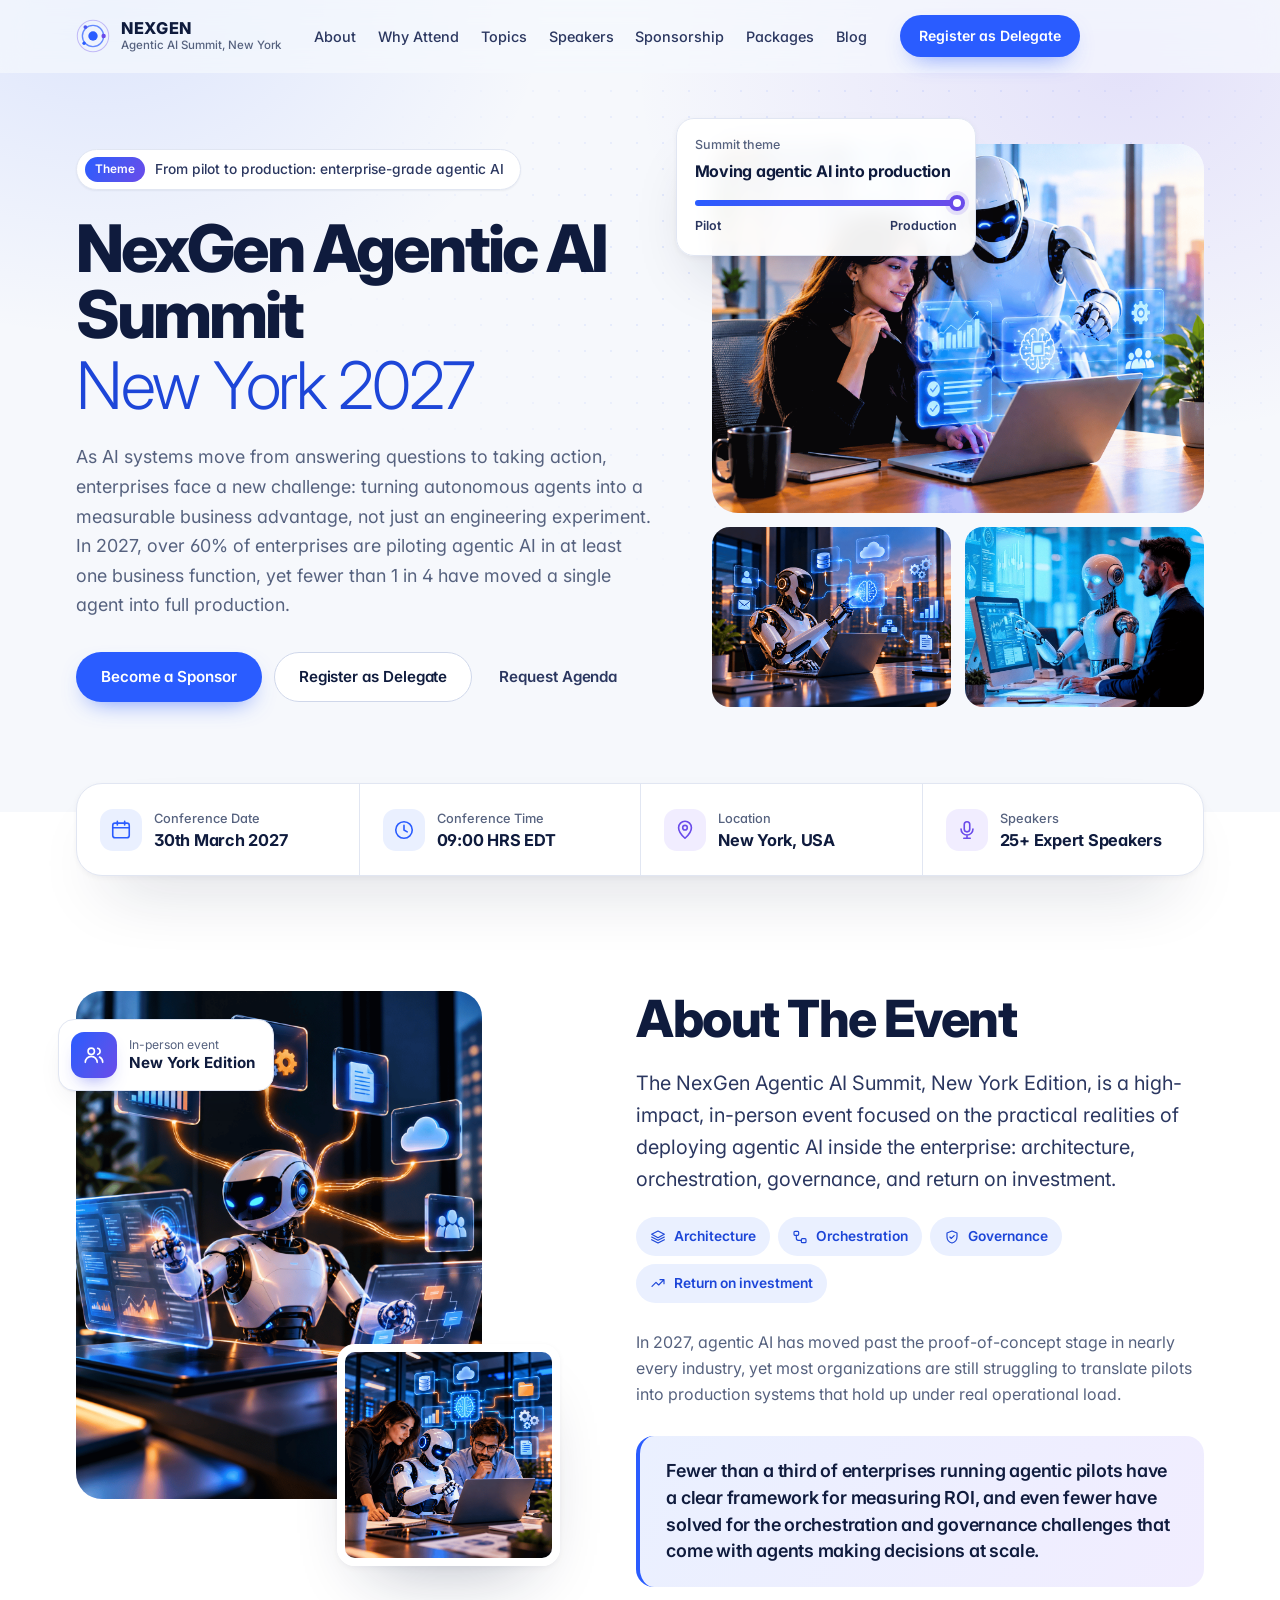
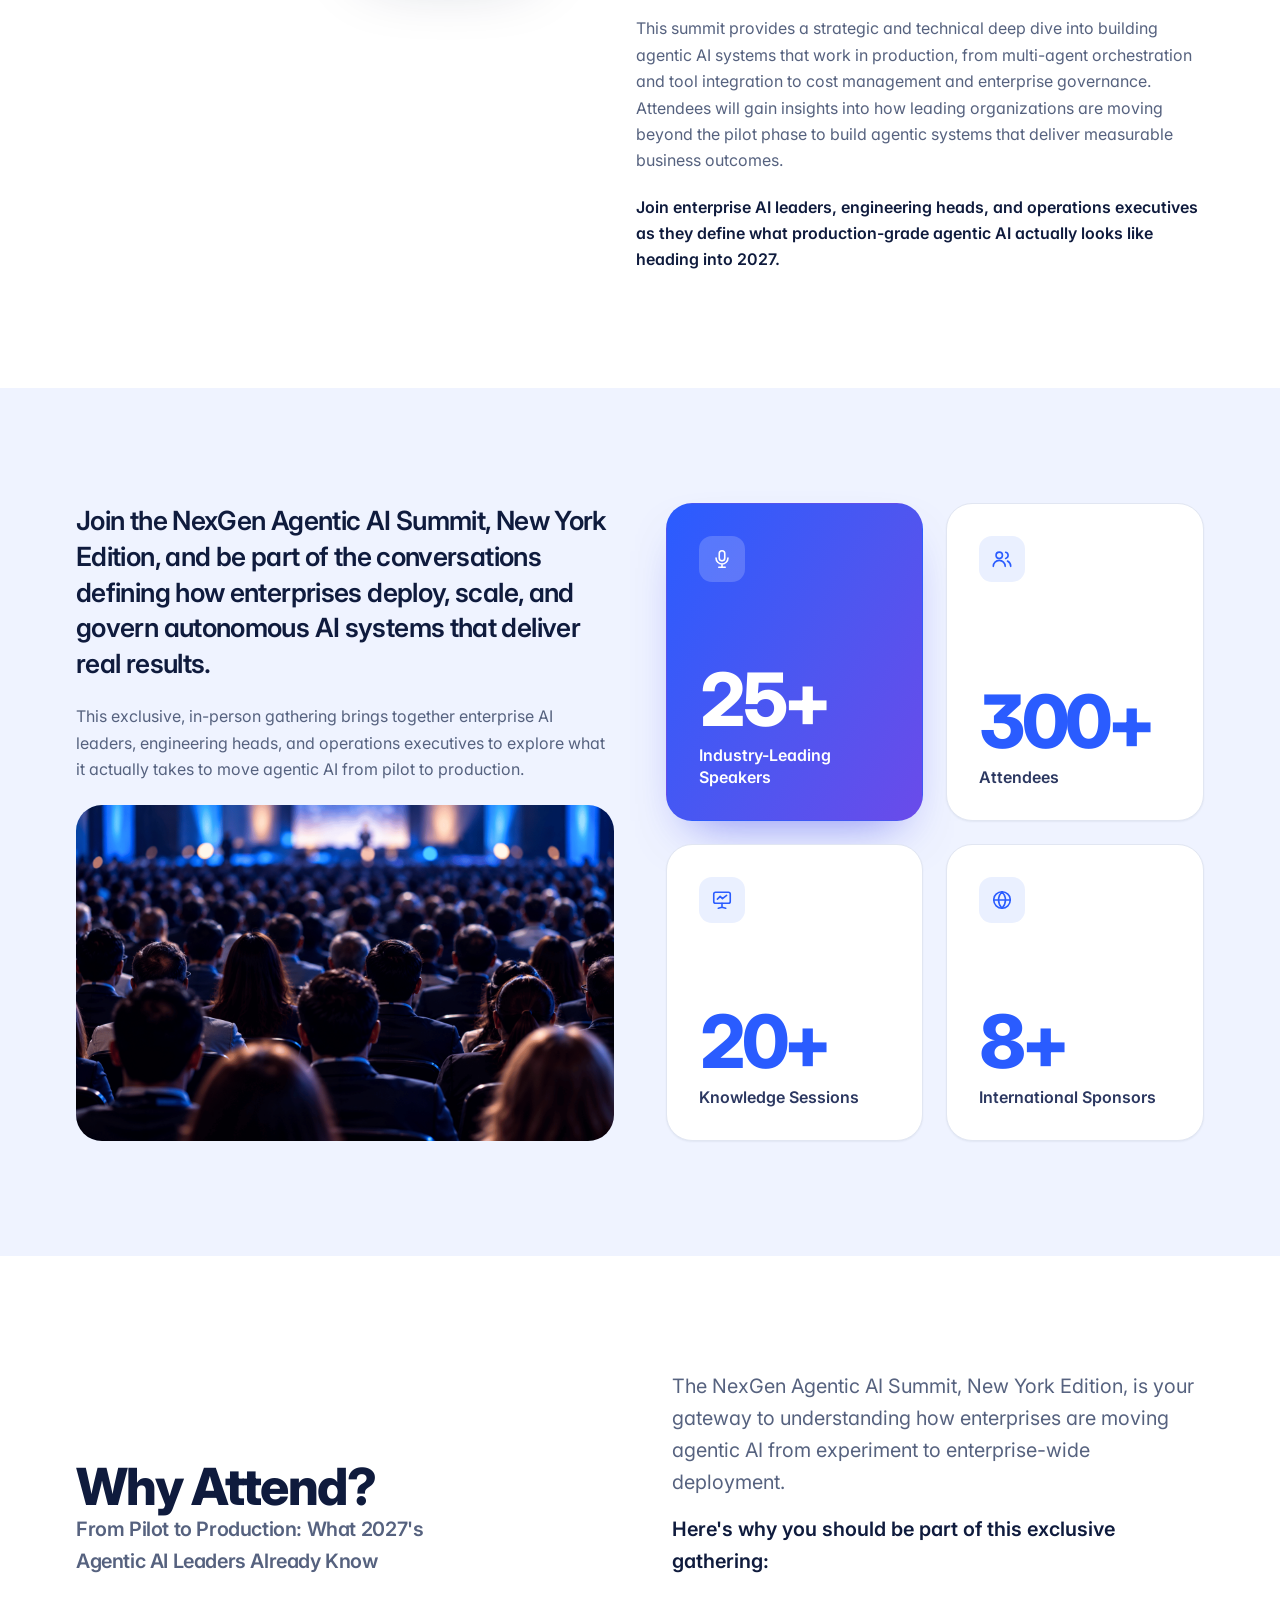
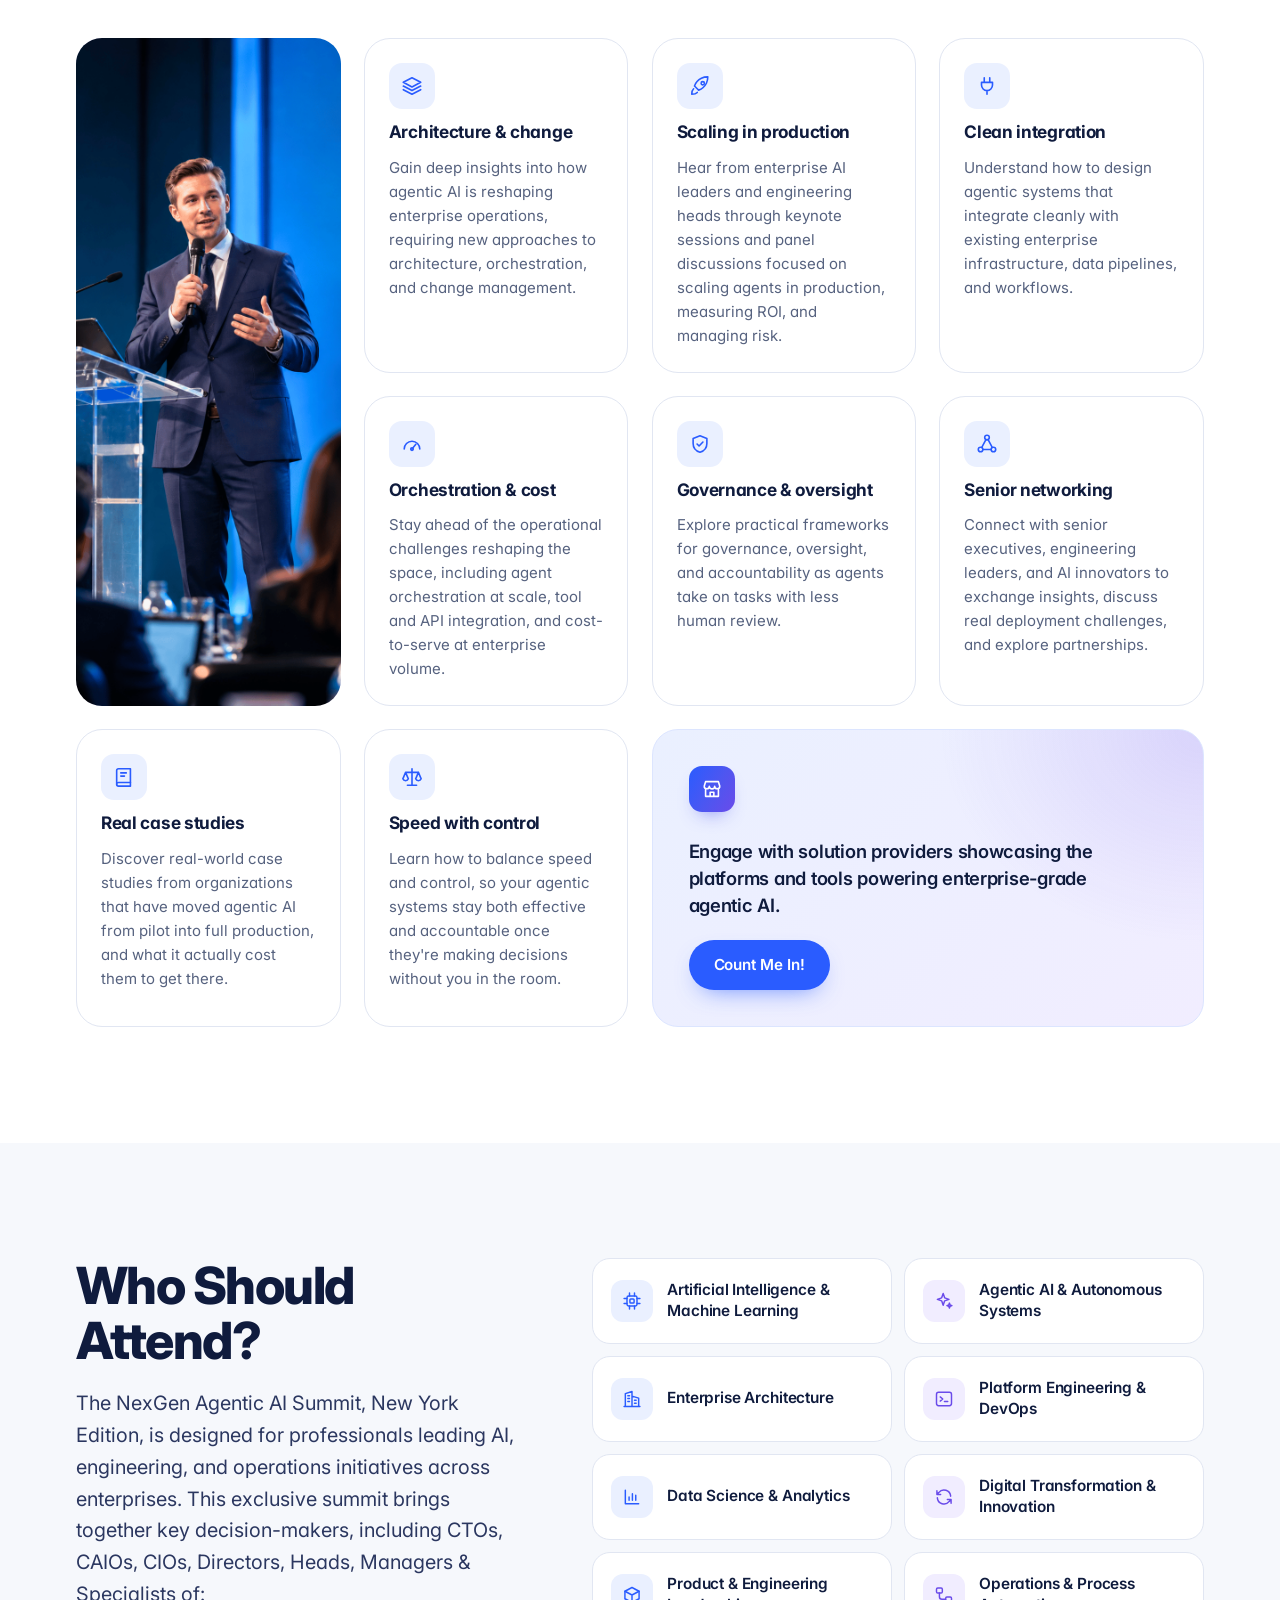
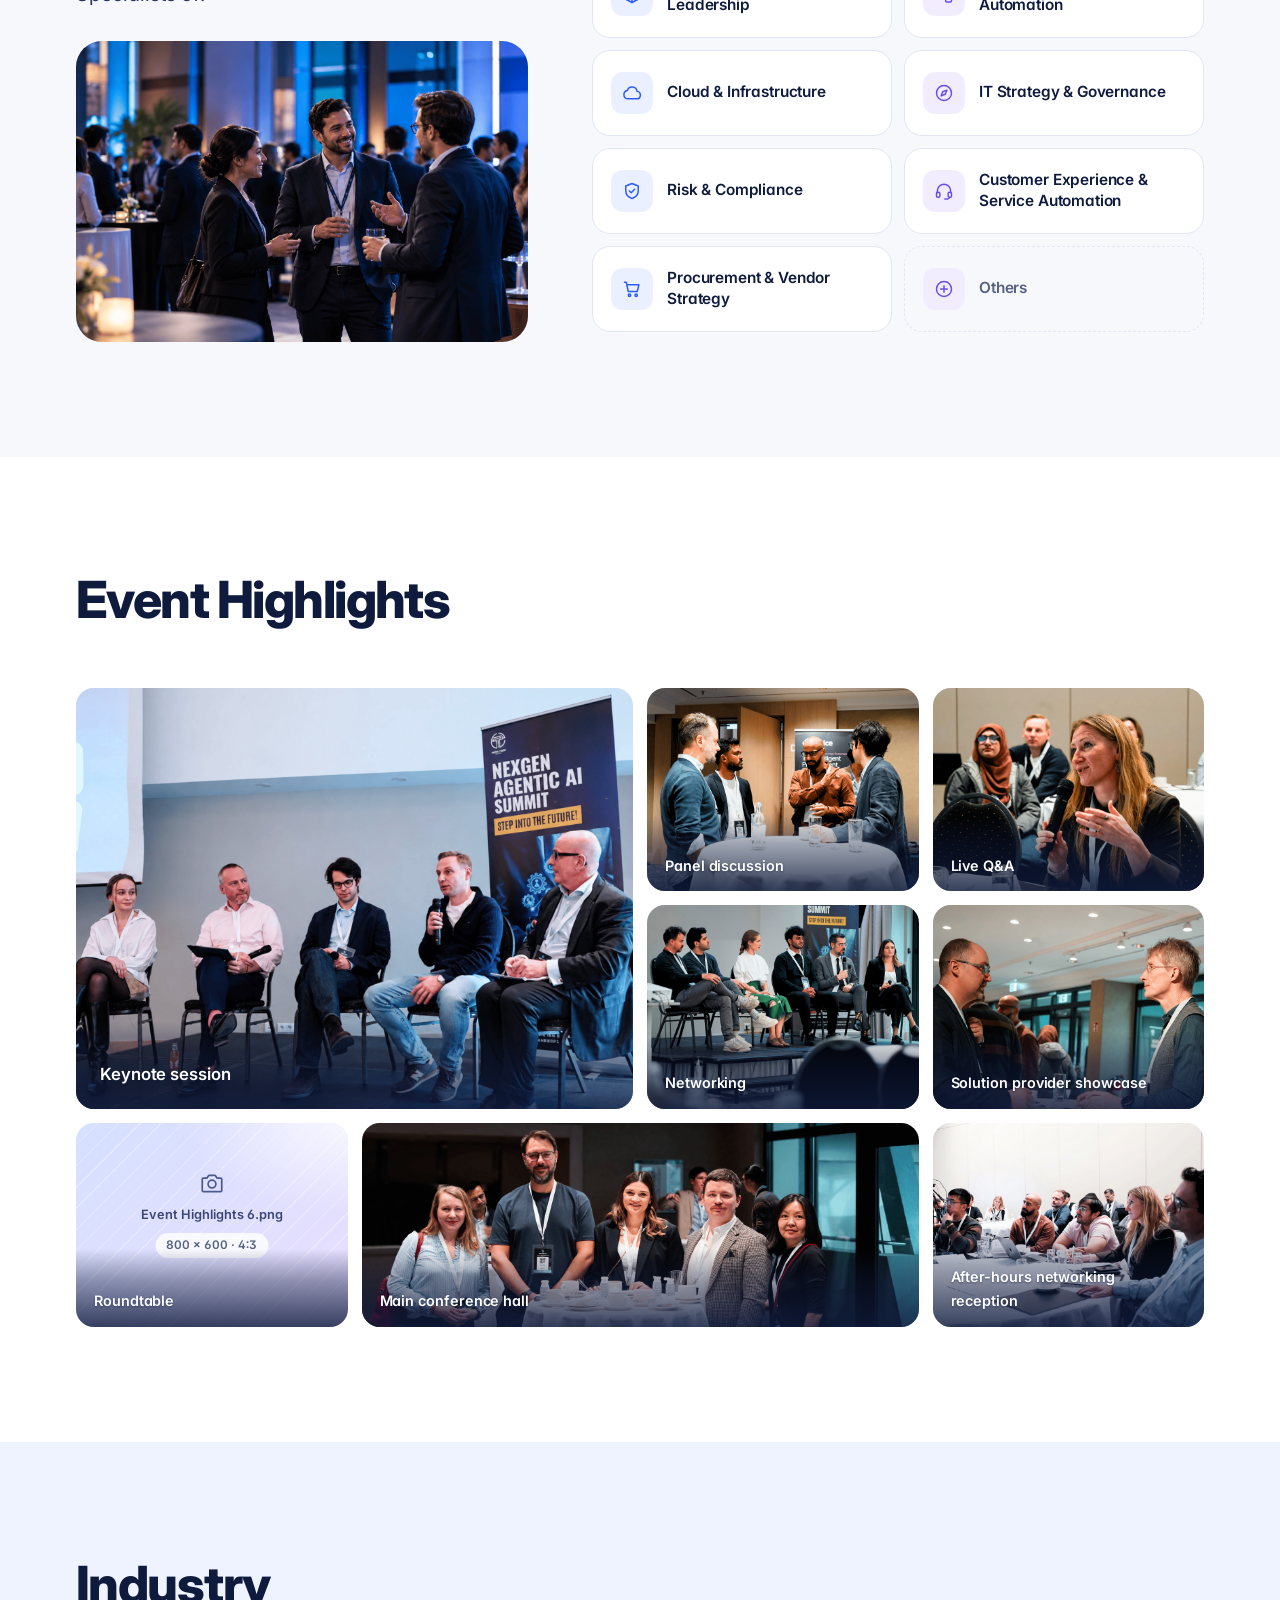
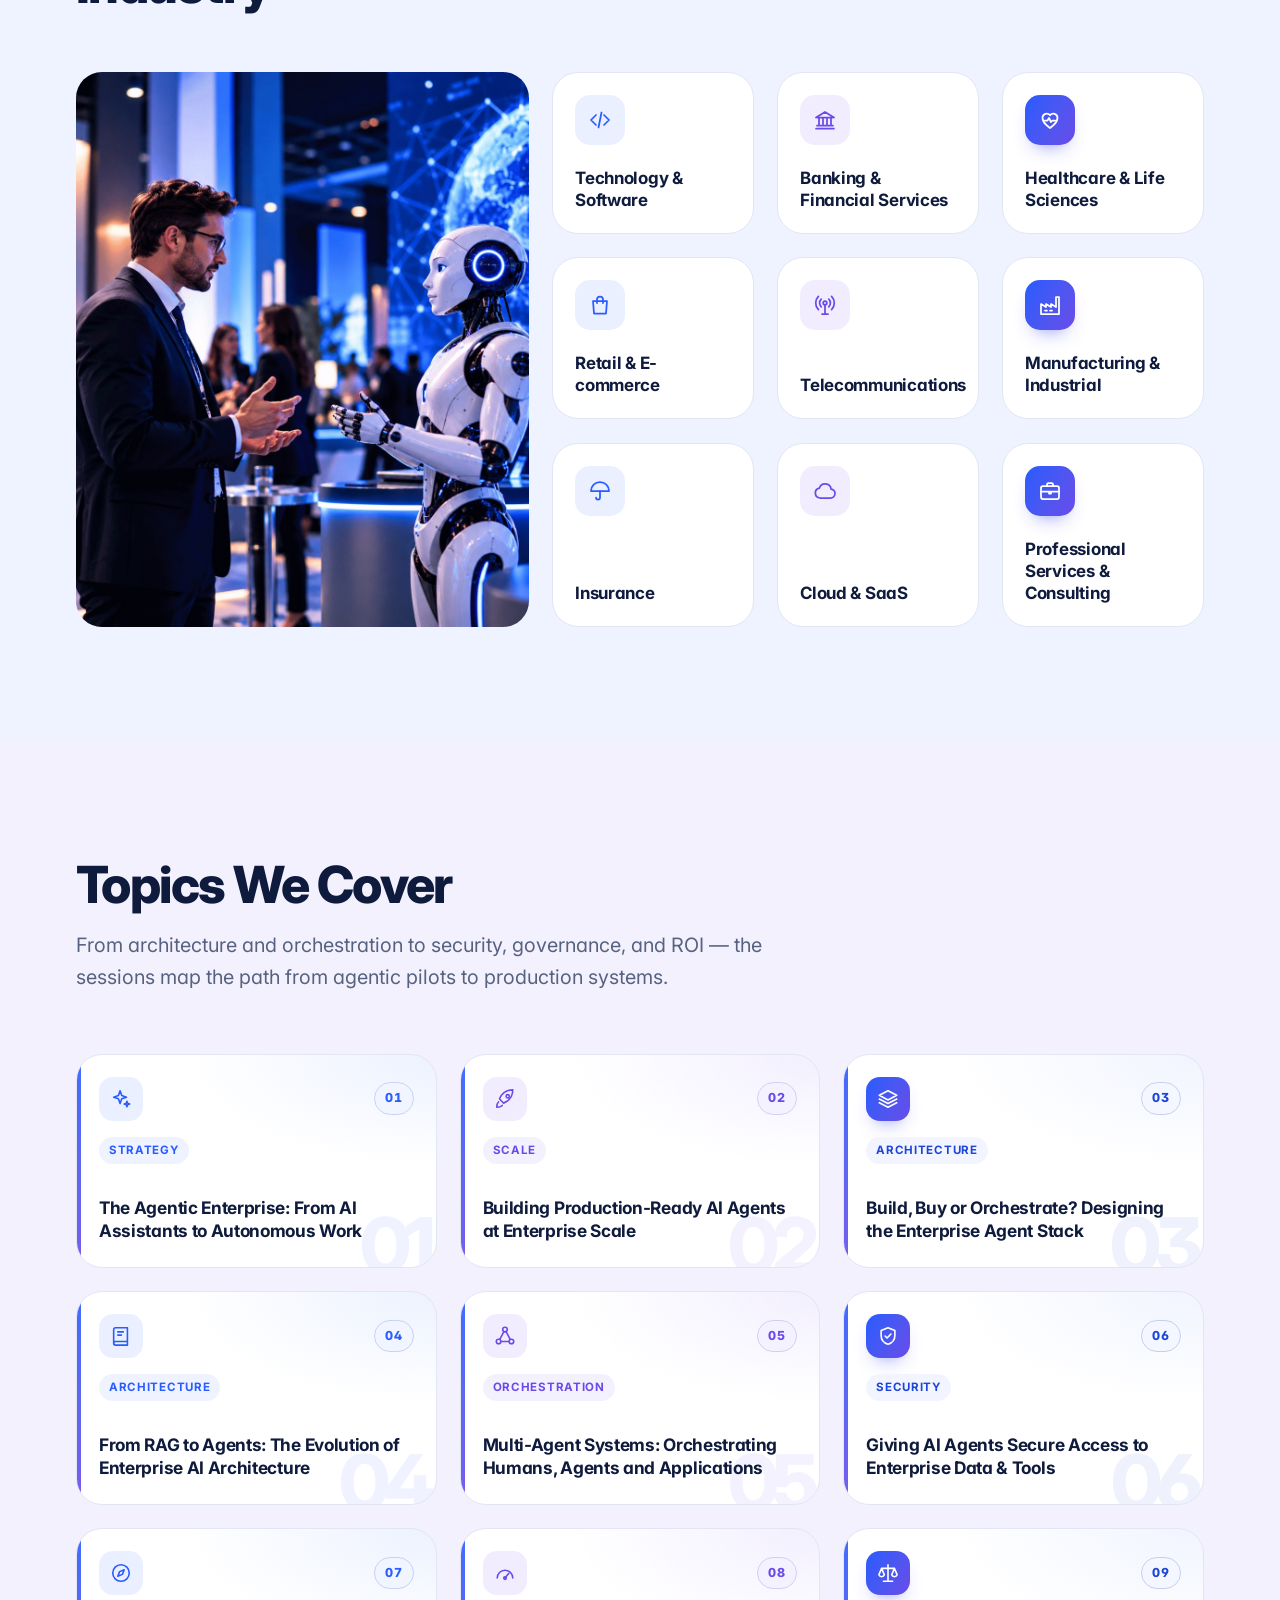
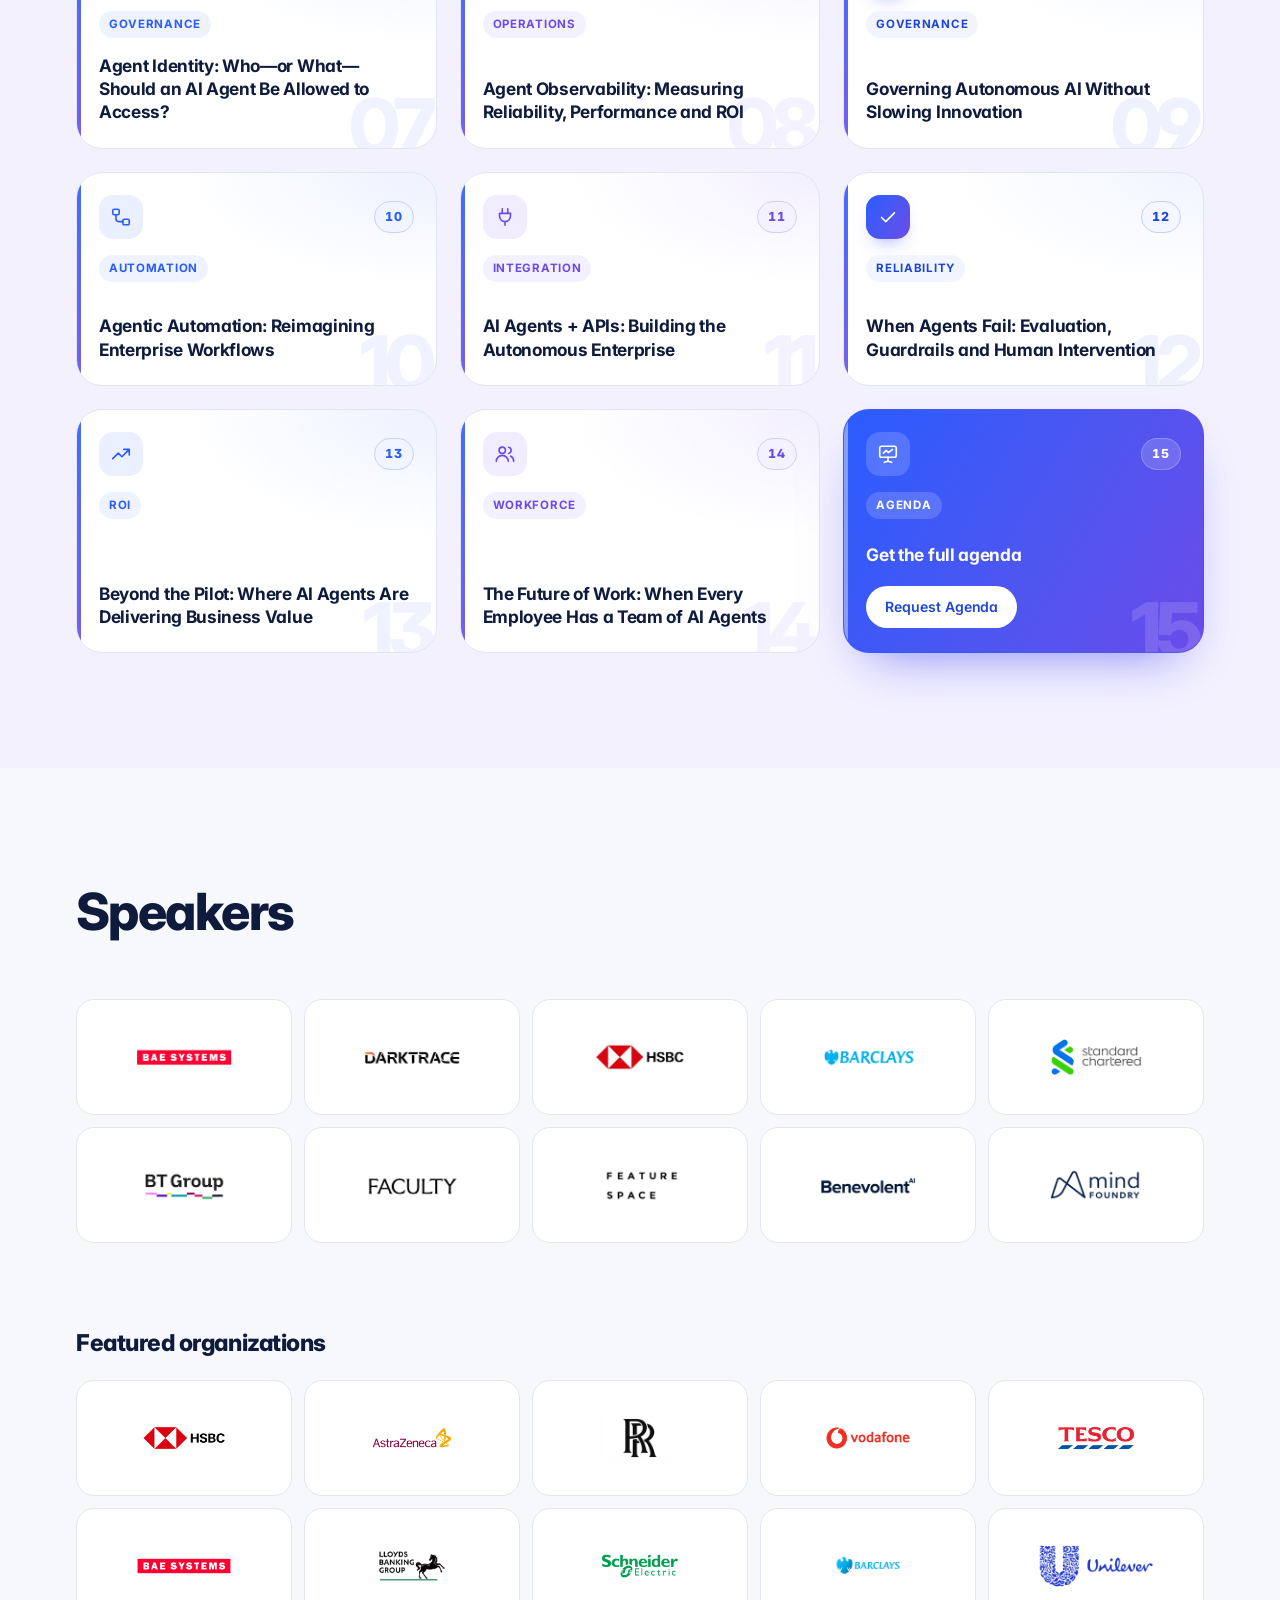
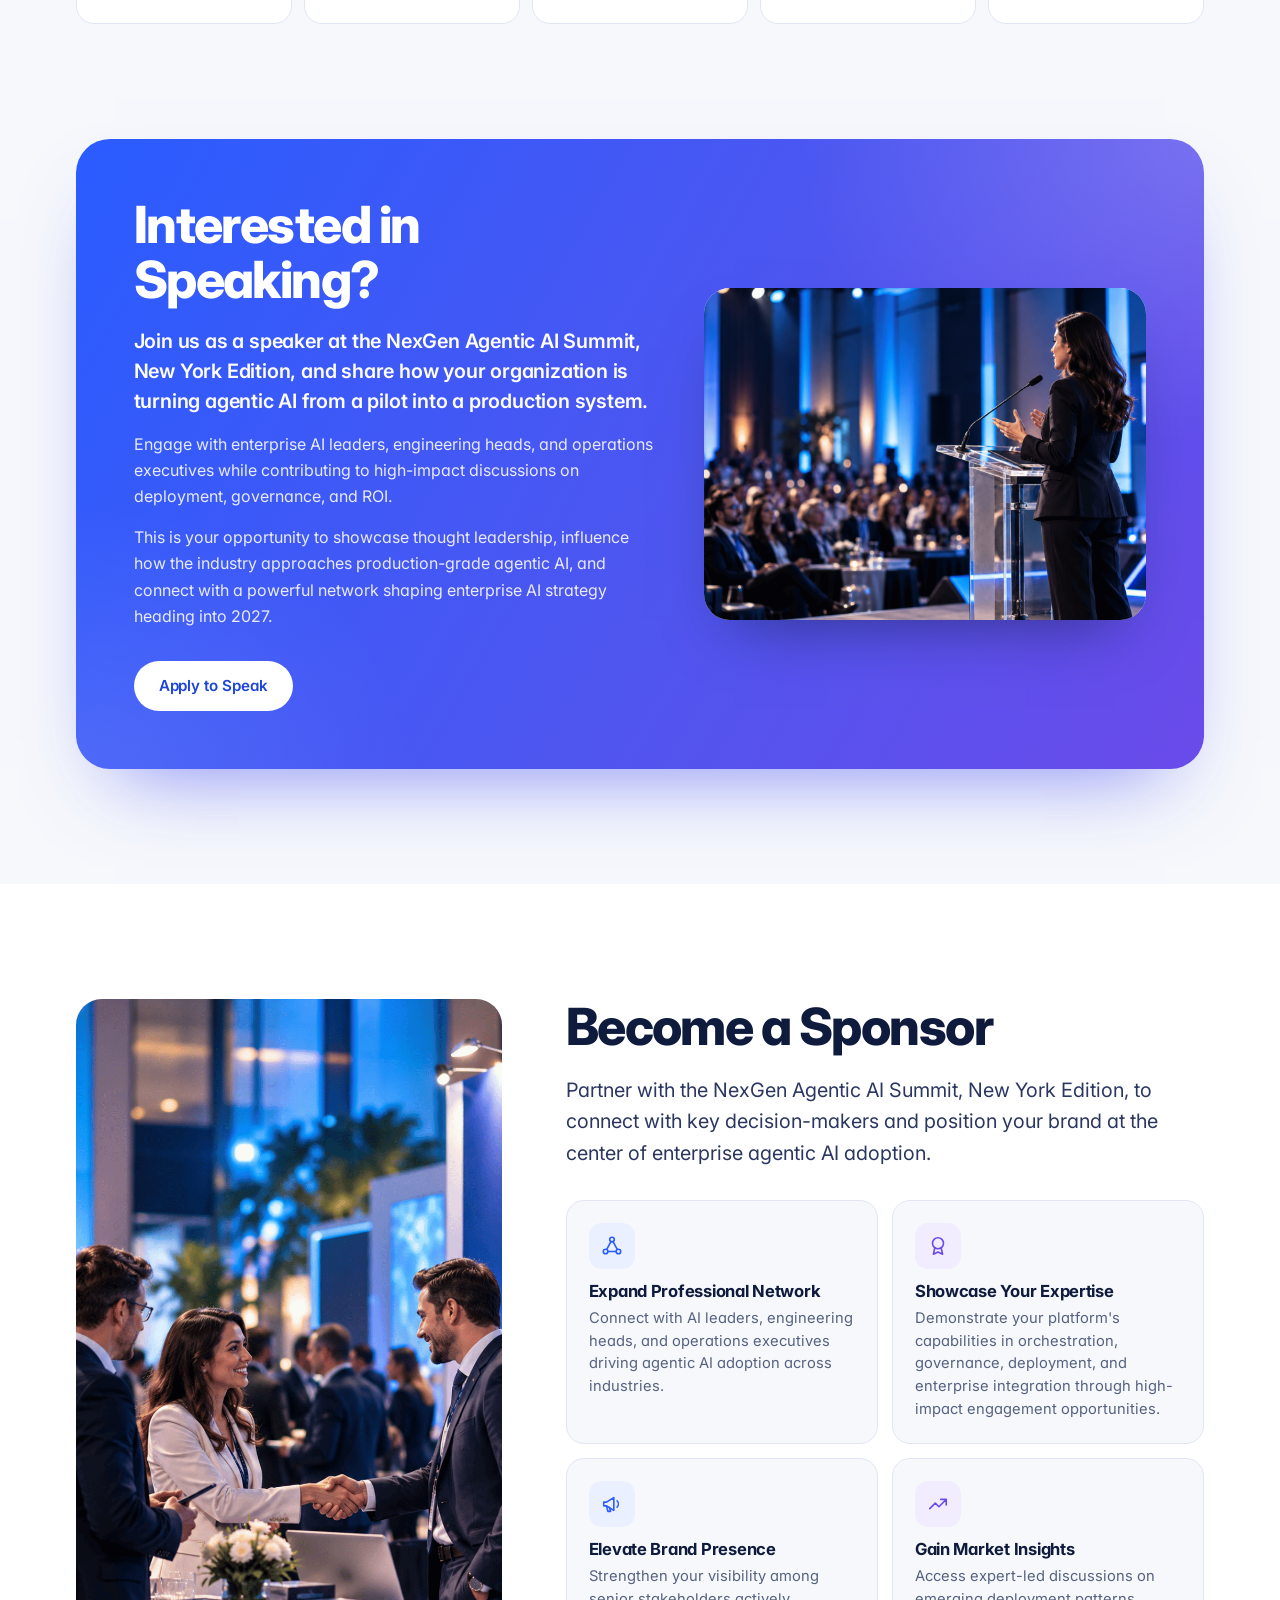
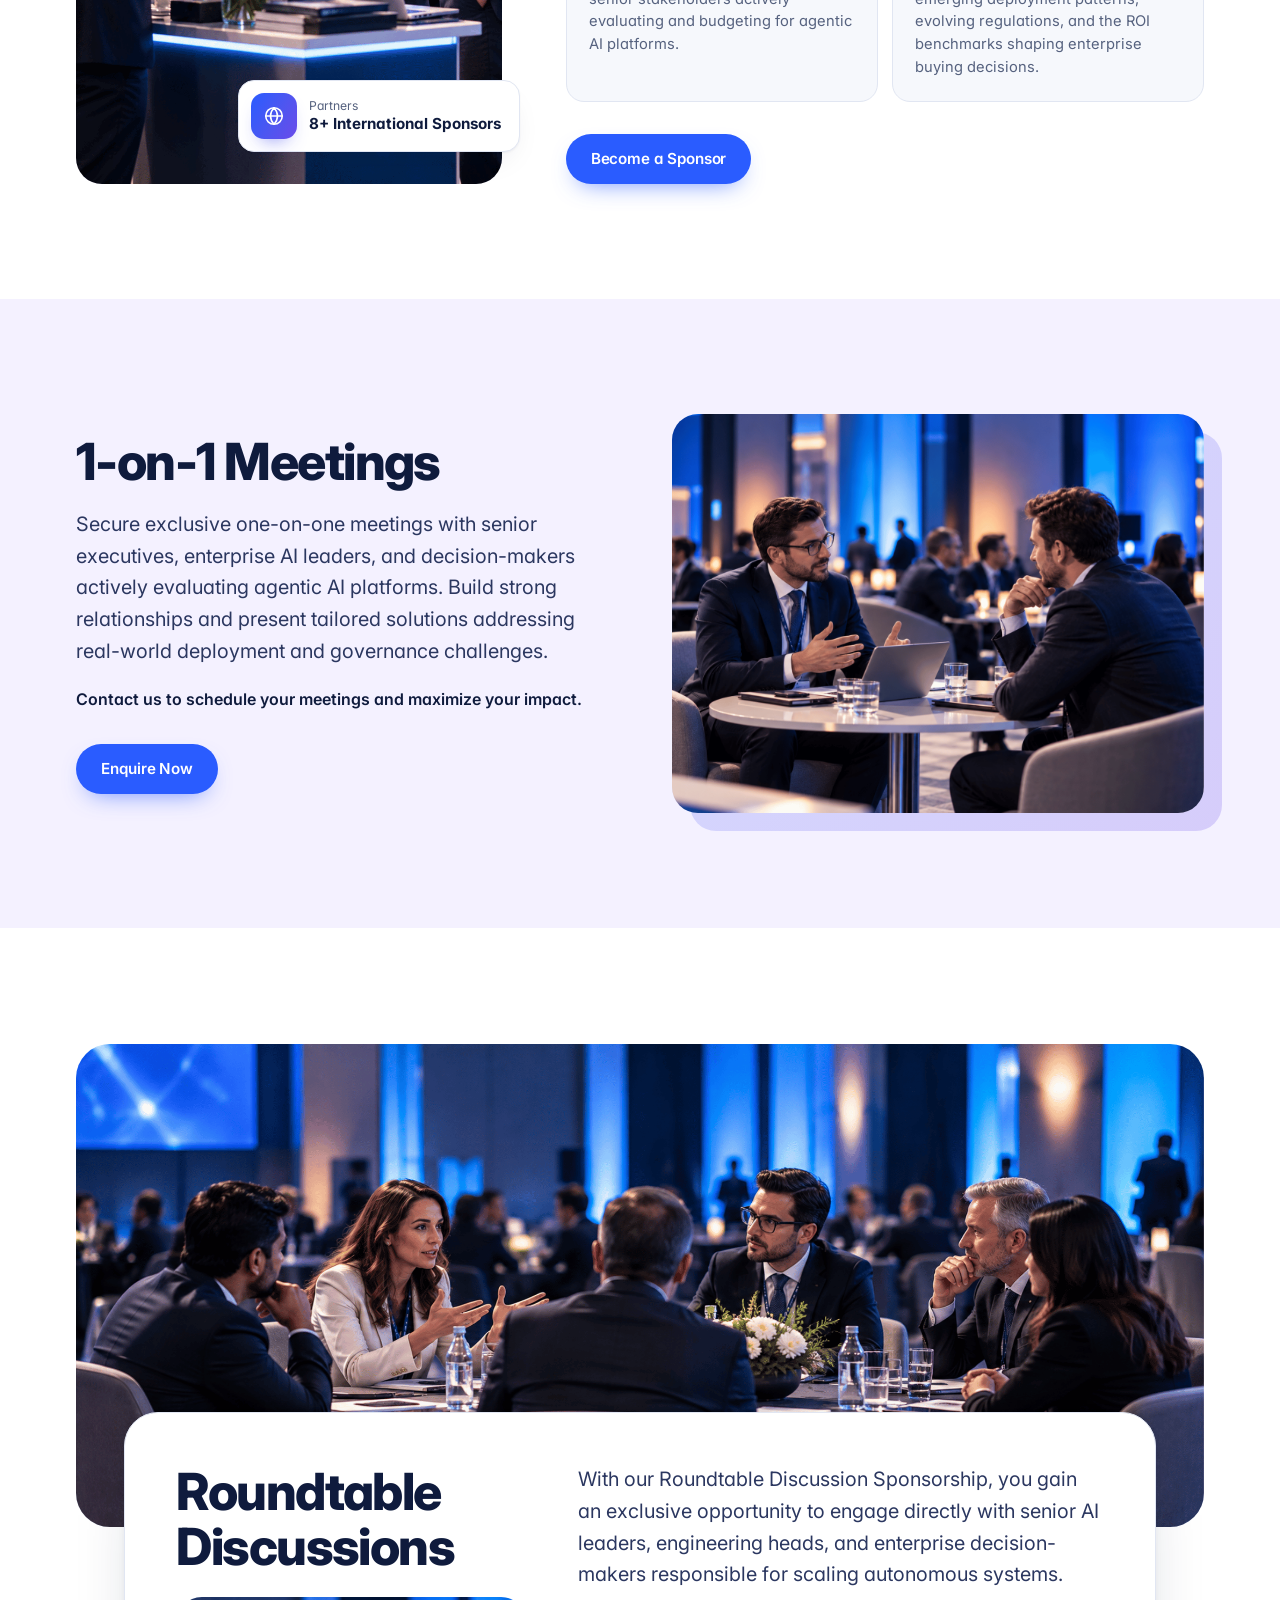
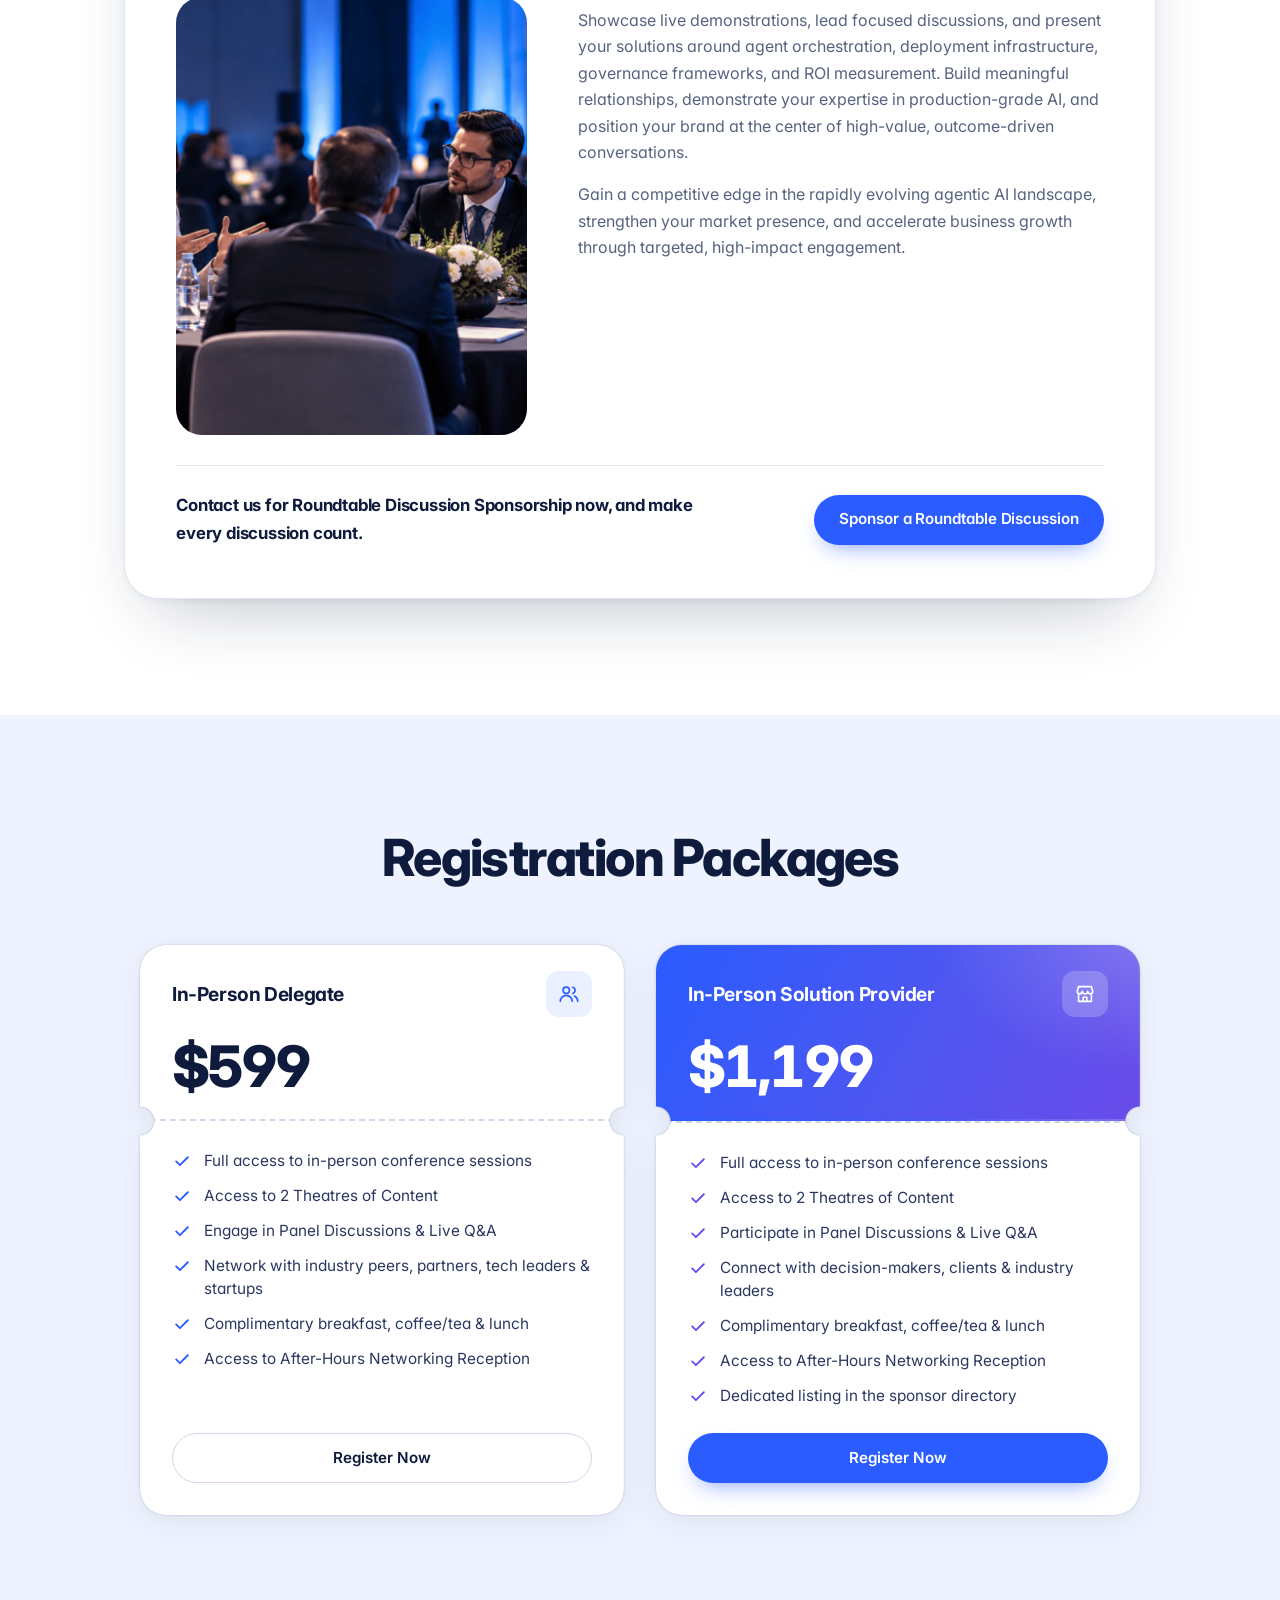
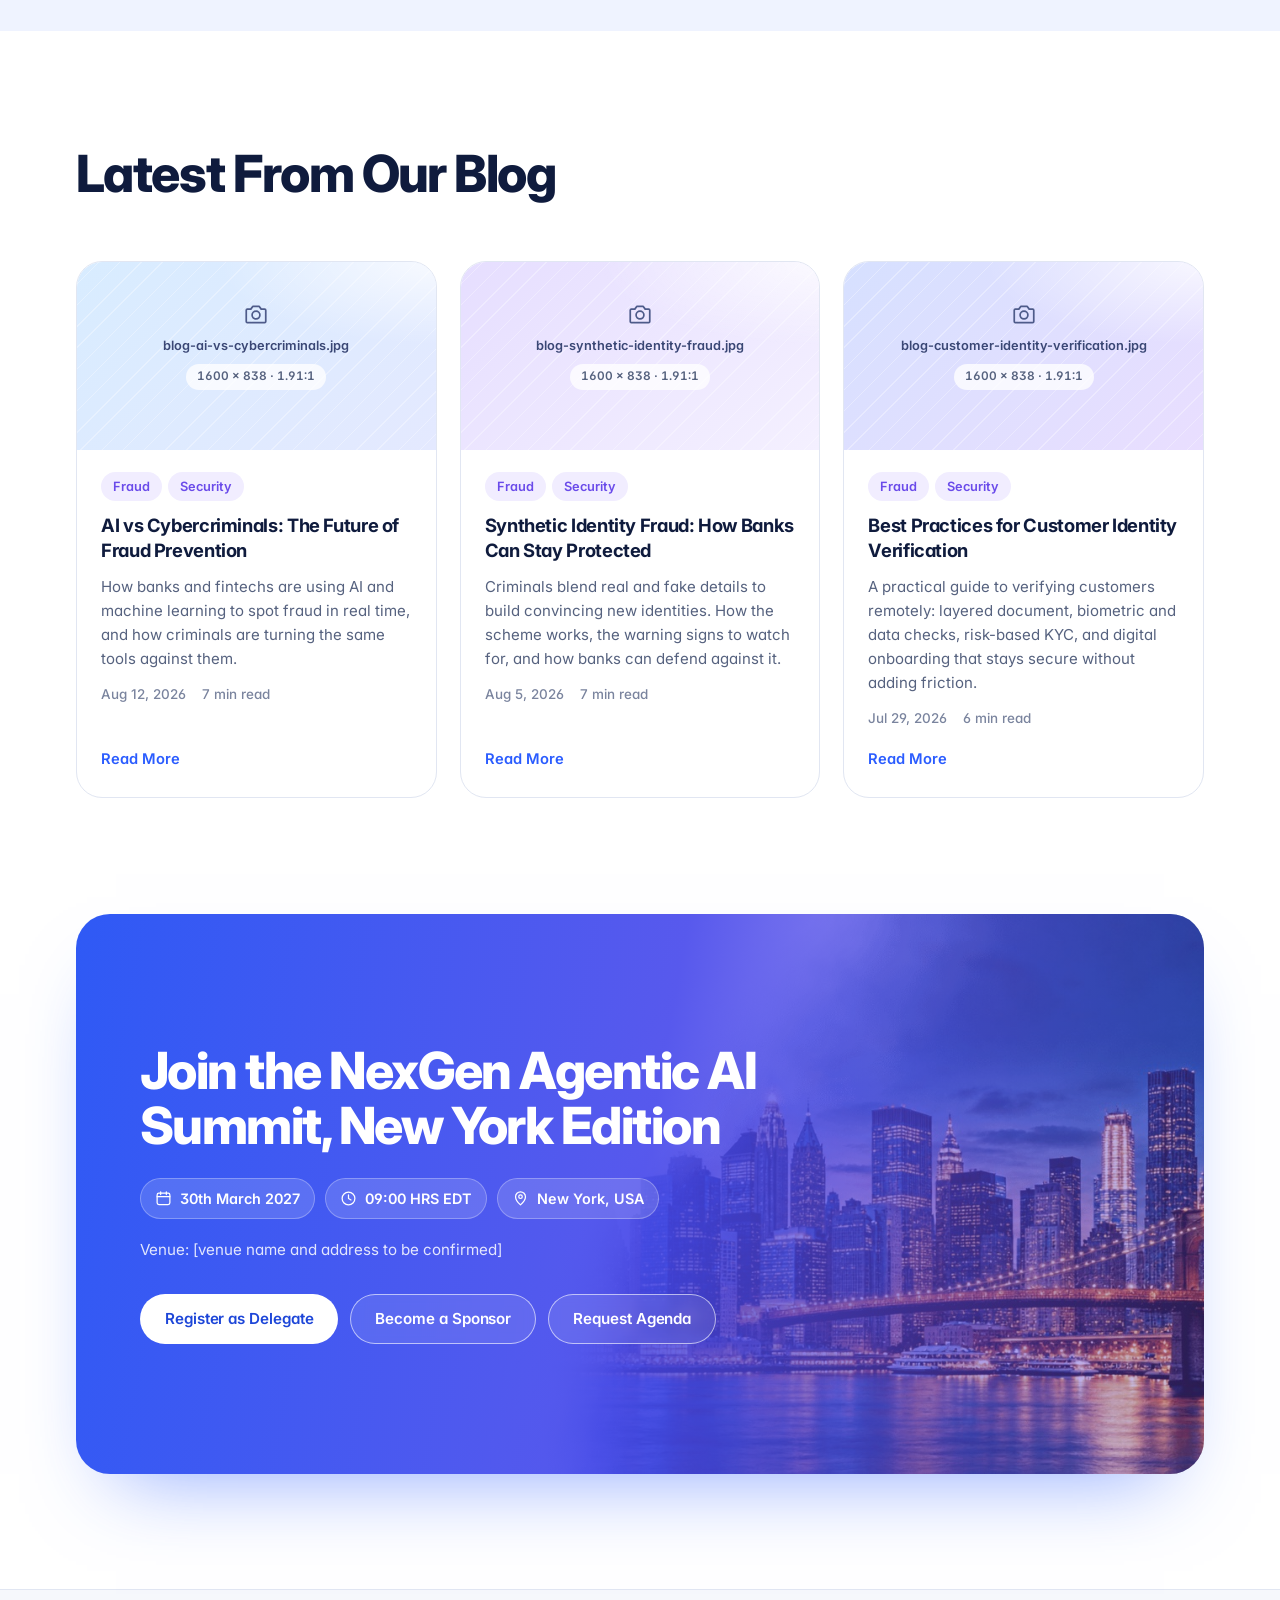
==== commit 06c05a3c: "updated" ====
--- a/index.html
+++ b/index.html
@@ -3980,56 +3980,56 @@
                 }
             ],
 
-            /* Speaker placeholders: company logos until names/photos are confirmed. */
+            /* Speaker organizations shown in the supplied US edition logo lineup. */
             logos: [{
-                    name: "JPMorgan Chase",
-                    file: "jpmorgan-chase.svg",
-                    ratio: 7.05
-                },
-                {
-                    name: "Walmart",
-                    file: "walmart.svg",
-                    ratio: 5.26
-                },
-                {
-                    name: "UnitedHealth Group",
-                    file: "unitedhealth-group.svg",
-                    ratio: 13.04
-                },
-                {
-                    name: "AT&T",
-                    file: "att.svg",
-                    ratio: 2.43
-                },
-                {
-                    name: "General Motors",
-                    file: "general-motors.svg",
-                    ratio: 3.75
-                },
-                {
-                    name: "Delta Air Lines",
-                    file: "delta-air-lines.svg",
-                    ratio: 6.49
-                },
-                {
-                    name: "FedEx",
-                    file: "fedex.svg",
-                    ratio: 2.73
-                },
-                {
-                    name: "ExxonMobil",
-                    file: "exxonmobil.svg",
-                    ratio: 5.3
-                },
-                {
-                    name: "The Walt Disney Company",
-                    file: "walt-disney-company.svg",
-                    ratio: 3.48
-                },
-                {
-                    name: "Coca-Cola",
-                    file: "coca-cola.svg",
-                    ratio: 3.19
+                    name: "BAE Systems",
+                    file: "baesystem.jpg",
+                    ratio: 2.67
+                },
+                {
+                    name: "Darktrace",
+                    file: "darktrace.jpg",
+                    ratio: 2.67
+                },
+                {
+                    name: "HSBC",
+                    file: "hsbc.jpg",
+                    ratio: 2.67
+                },
+                {
+                    name: "Barclays",
+                    file: "barclays-speakers.png",
+                    ratio: 2.67
+                },
+                {
+                    name: "Standard Chartered",
+                    file: "Standard Chartered Bank.jpg",
+                    ratio: 2.67
+                },
+                {
+                    name: "BT Group",
+                    file: "btgroup.jpg",
+                    ratio: 2.67
+                },
+                {
+                    name: "Faculty",
+                    file: "faculty.jpg",
+                    ratio: 2.67
+                },
+                {
+                    name: "Featurespace",
+                    file: "featurespace.jpg",
+                    ratio: 2.67
+                },
+                {
+                    name: "BenevolentAI",
+                    file: "benevolentai.jpg",
+                    ratio: 2.67
+                },
+                {
+                    name: "Mind Foundry",
+                    file: "mindfoundry.jpg",
+                    ratio: 2.67
                 }
             ],
 
